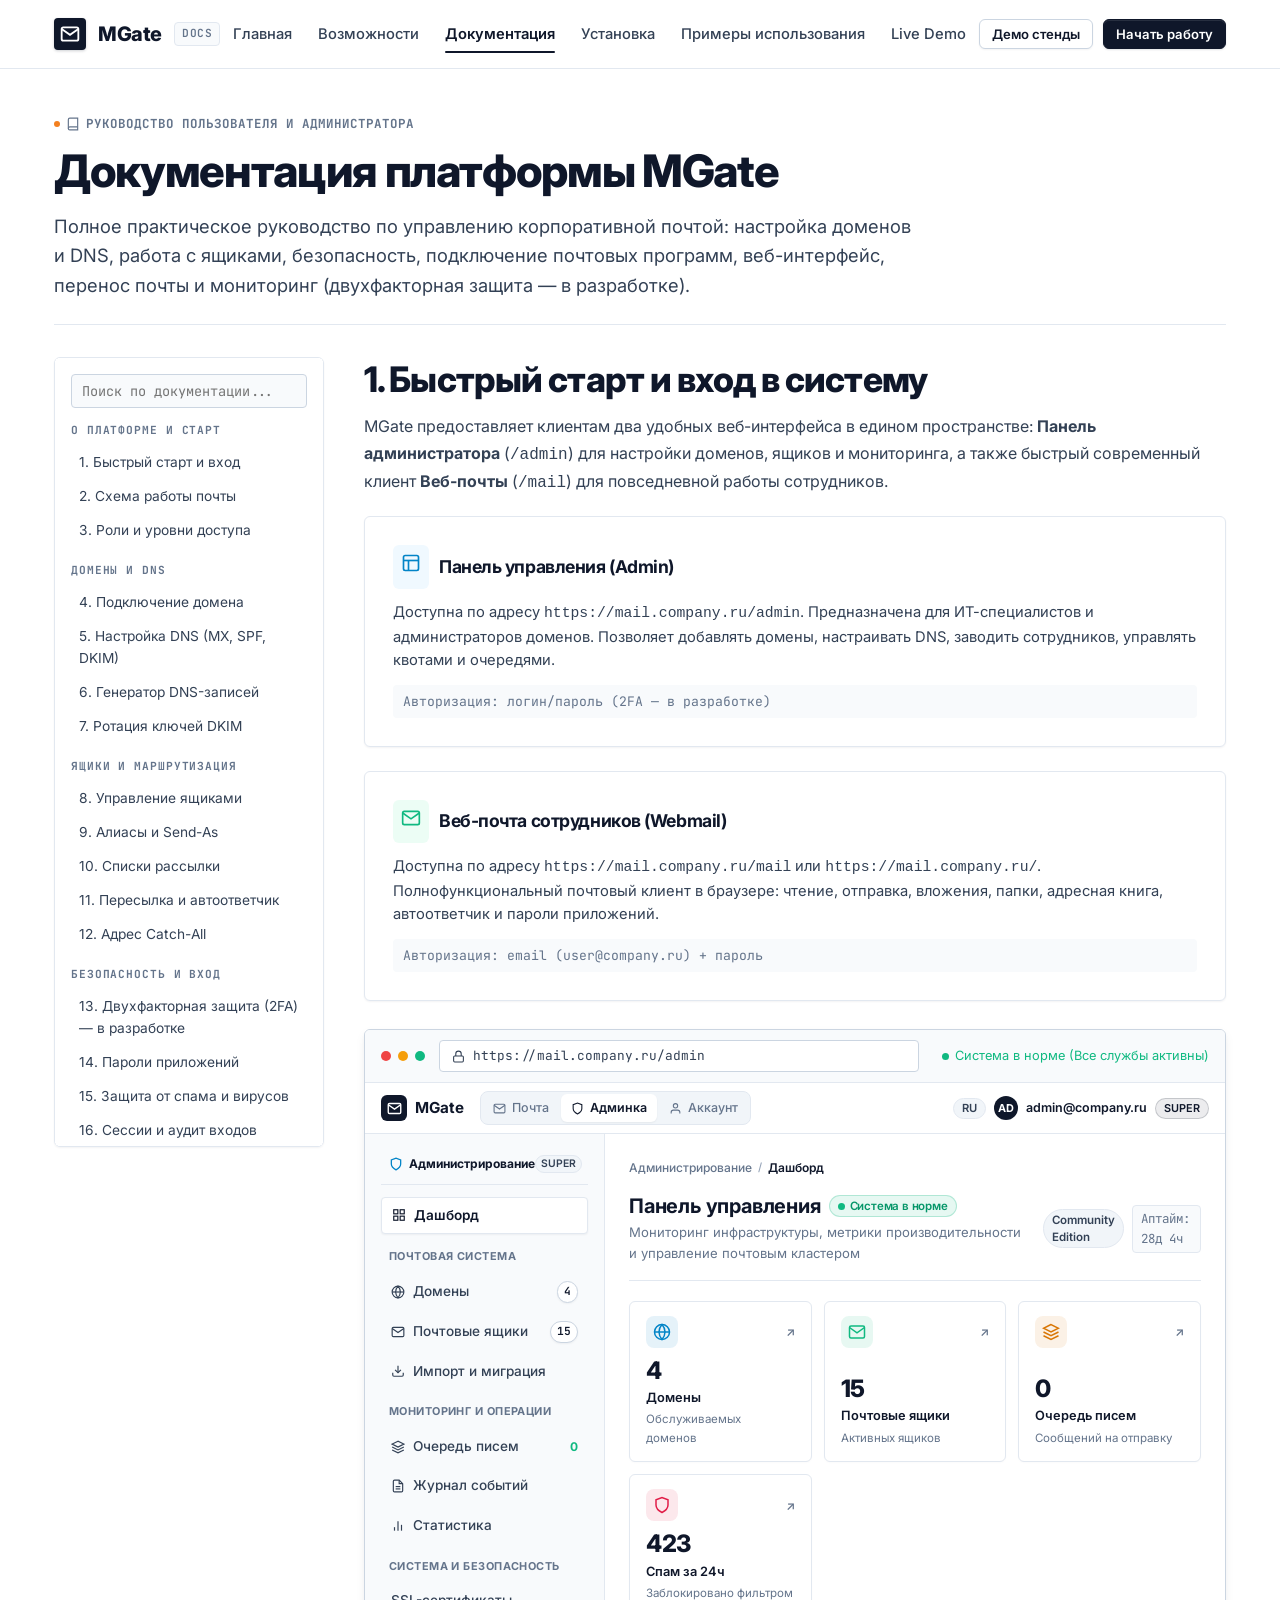
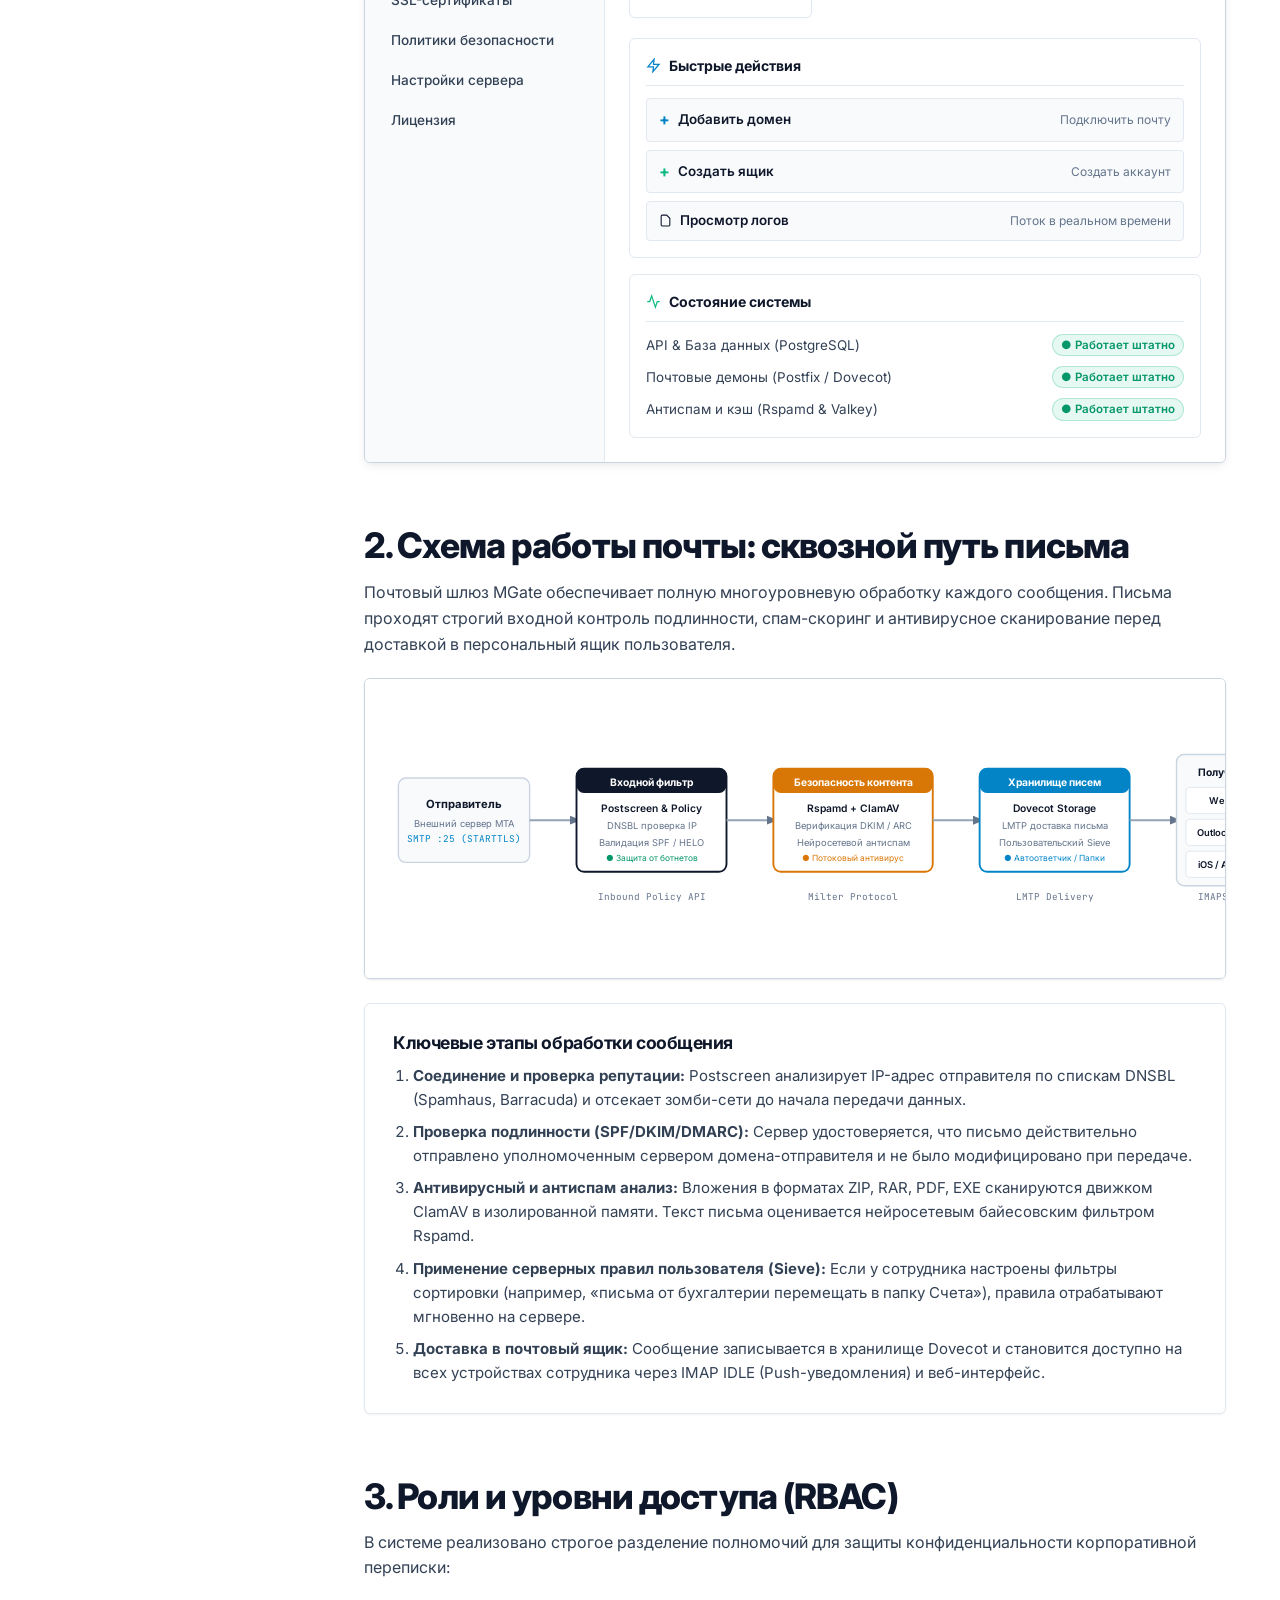
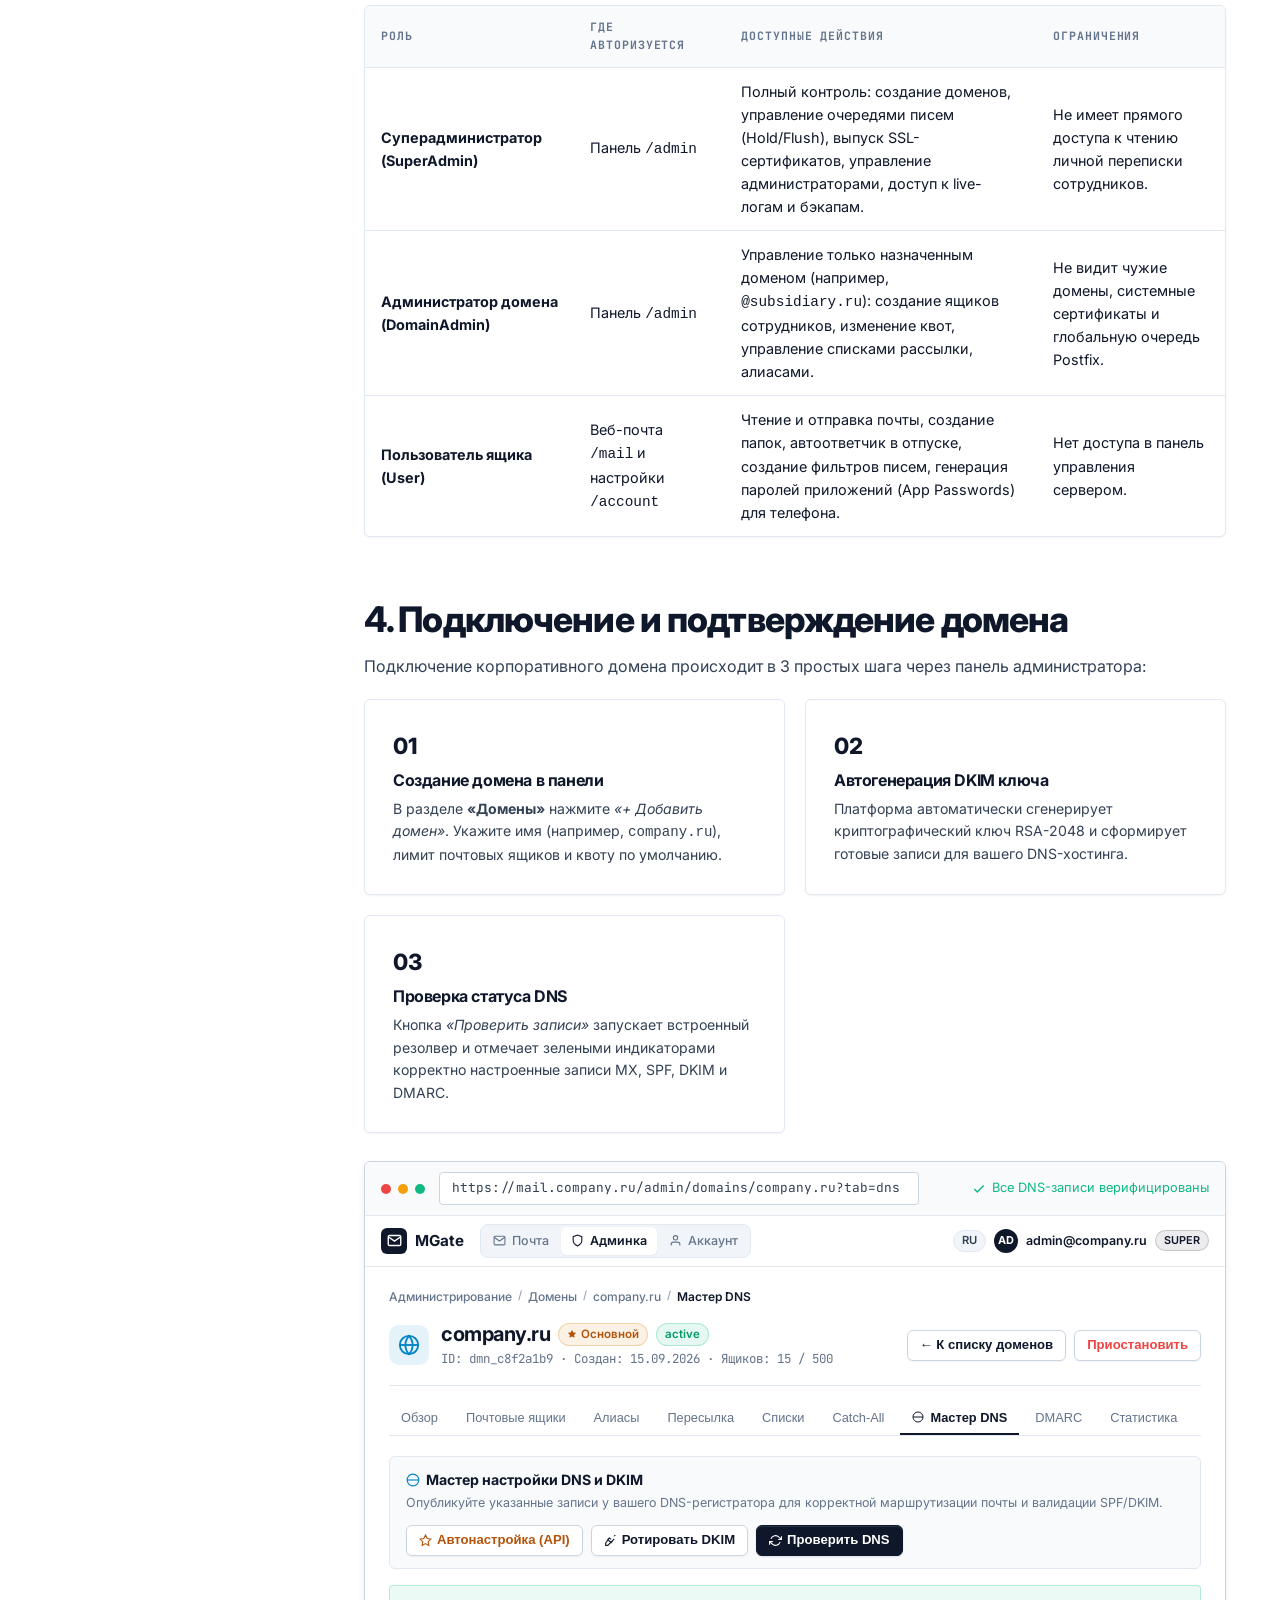
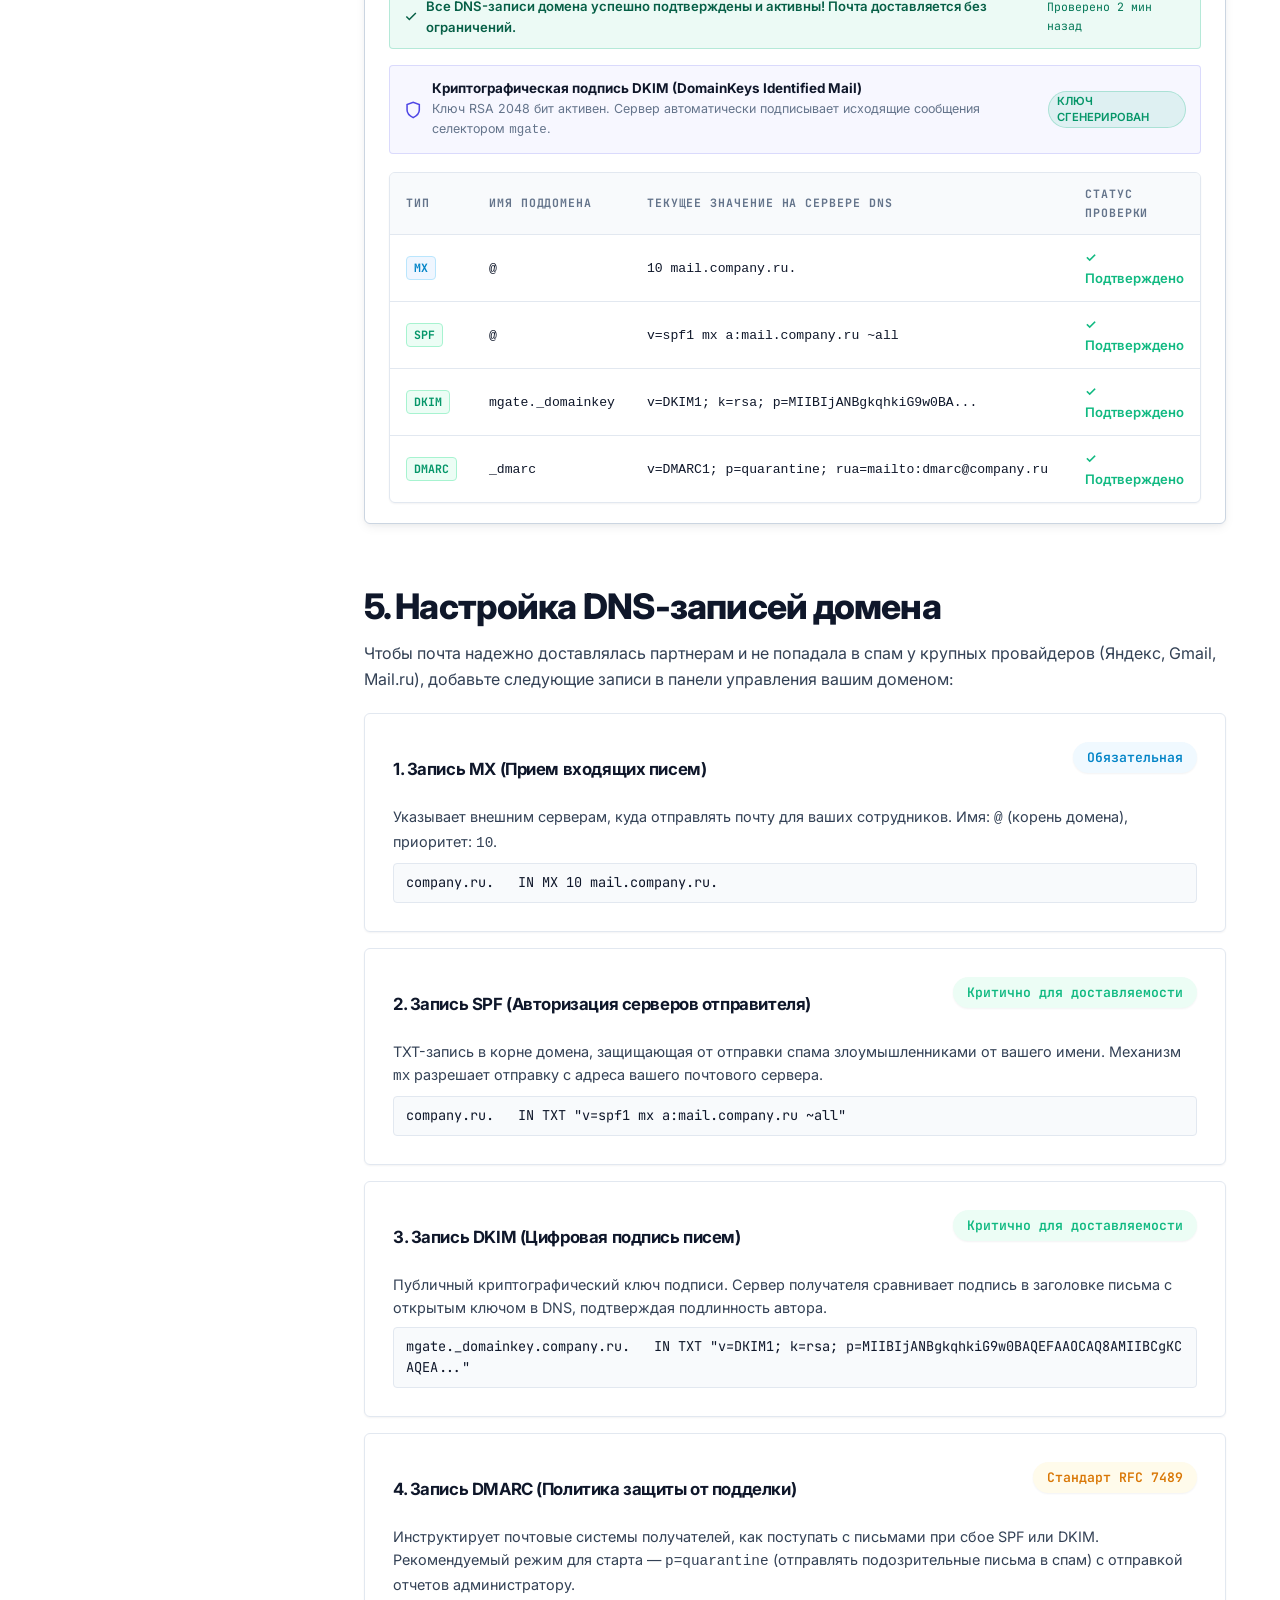
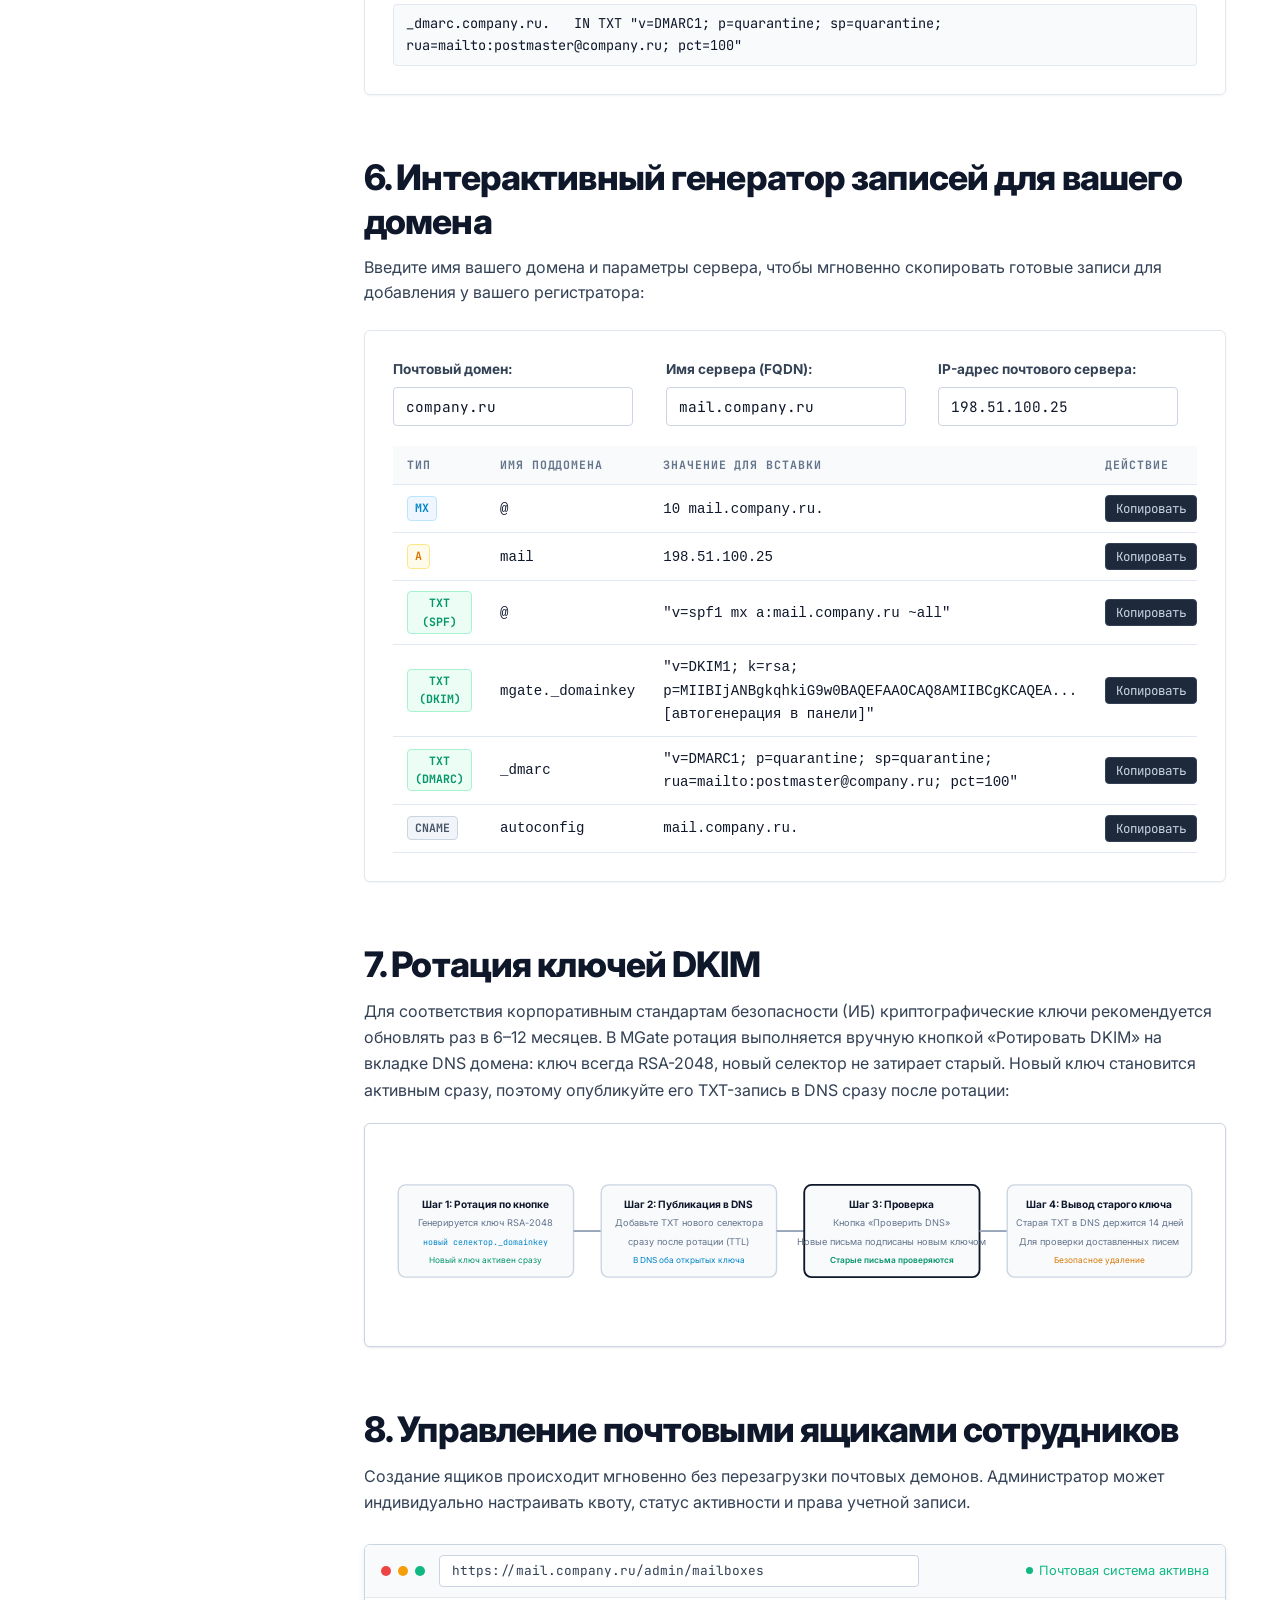
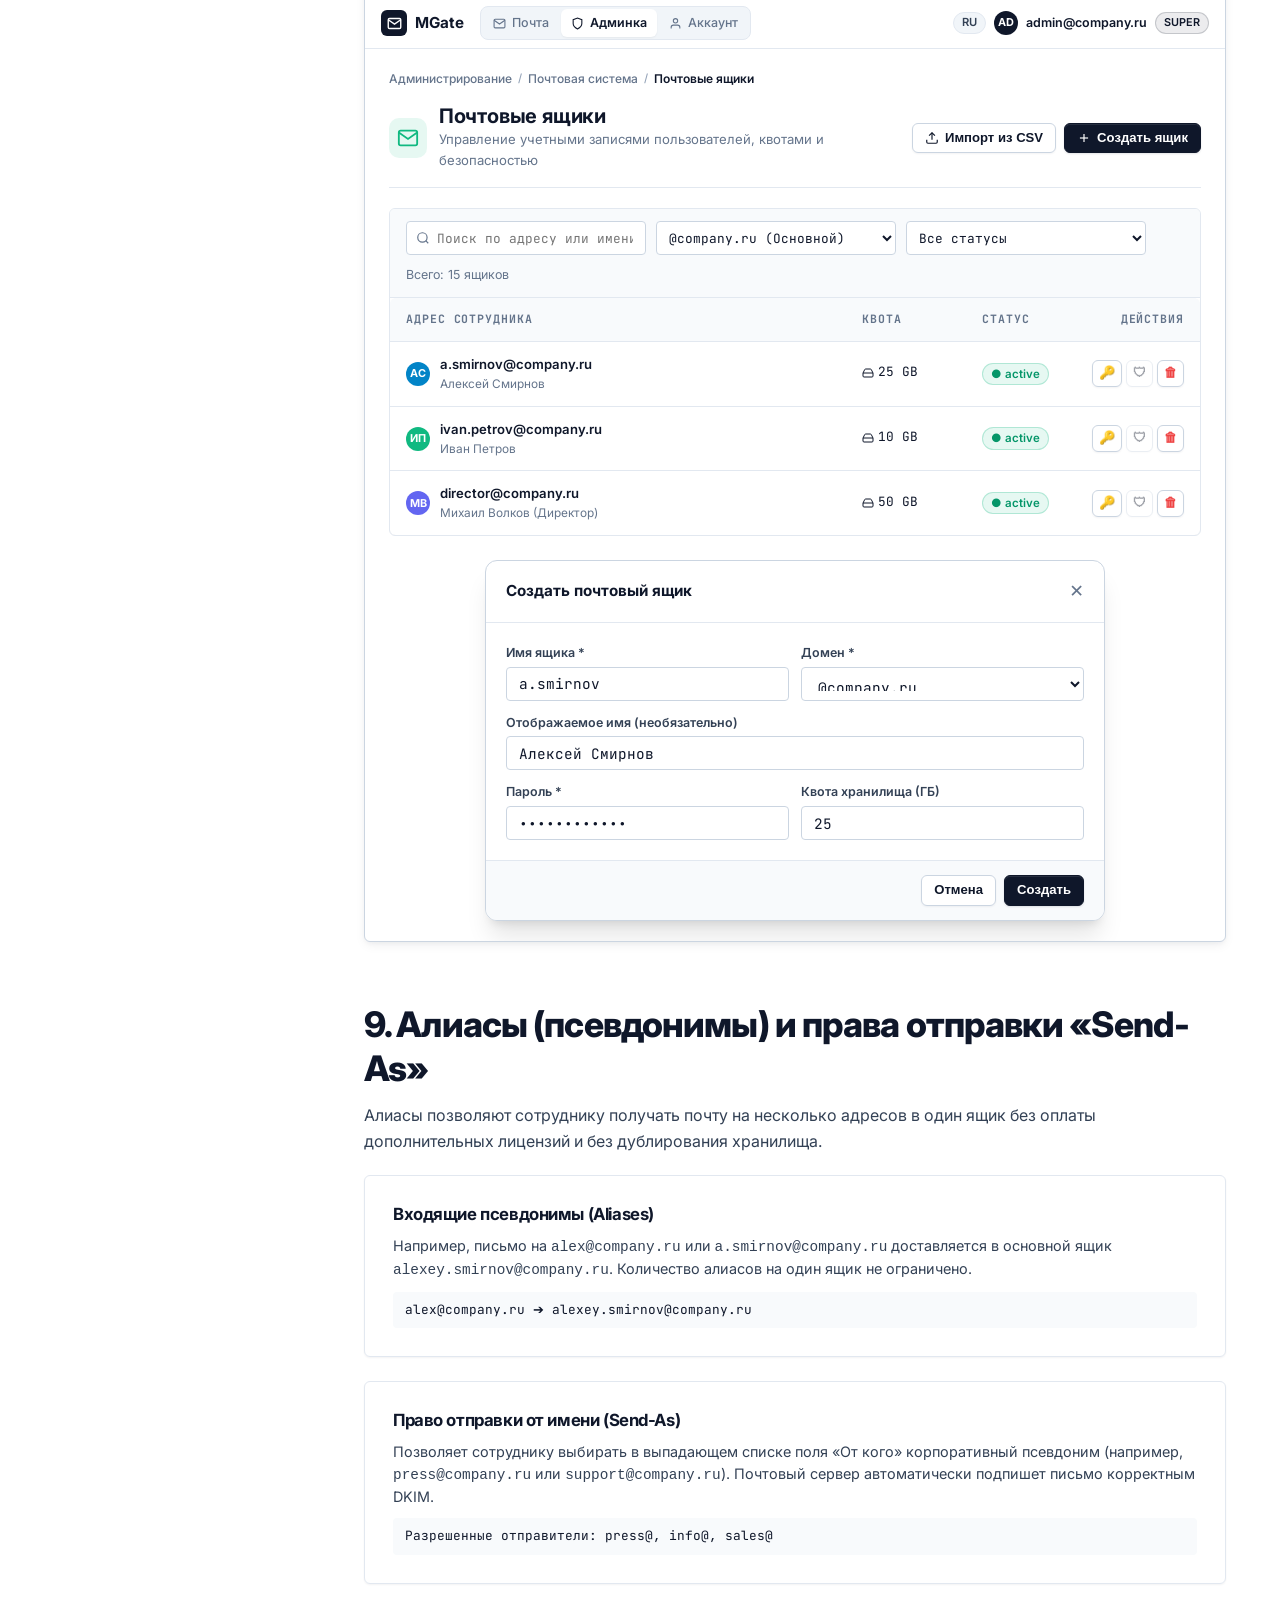
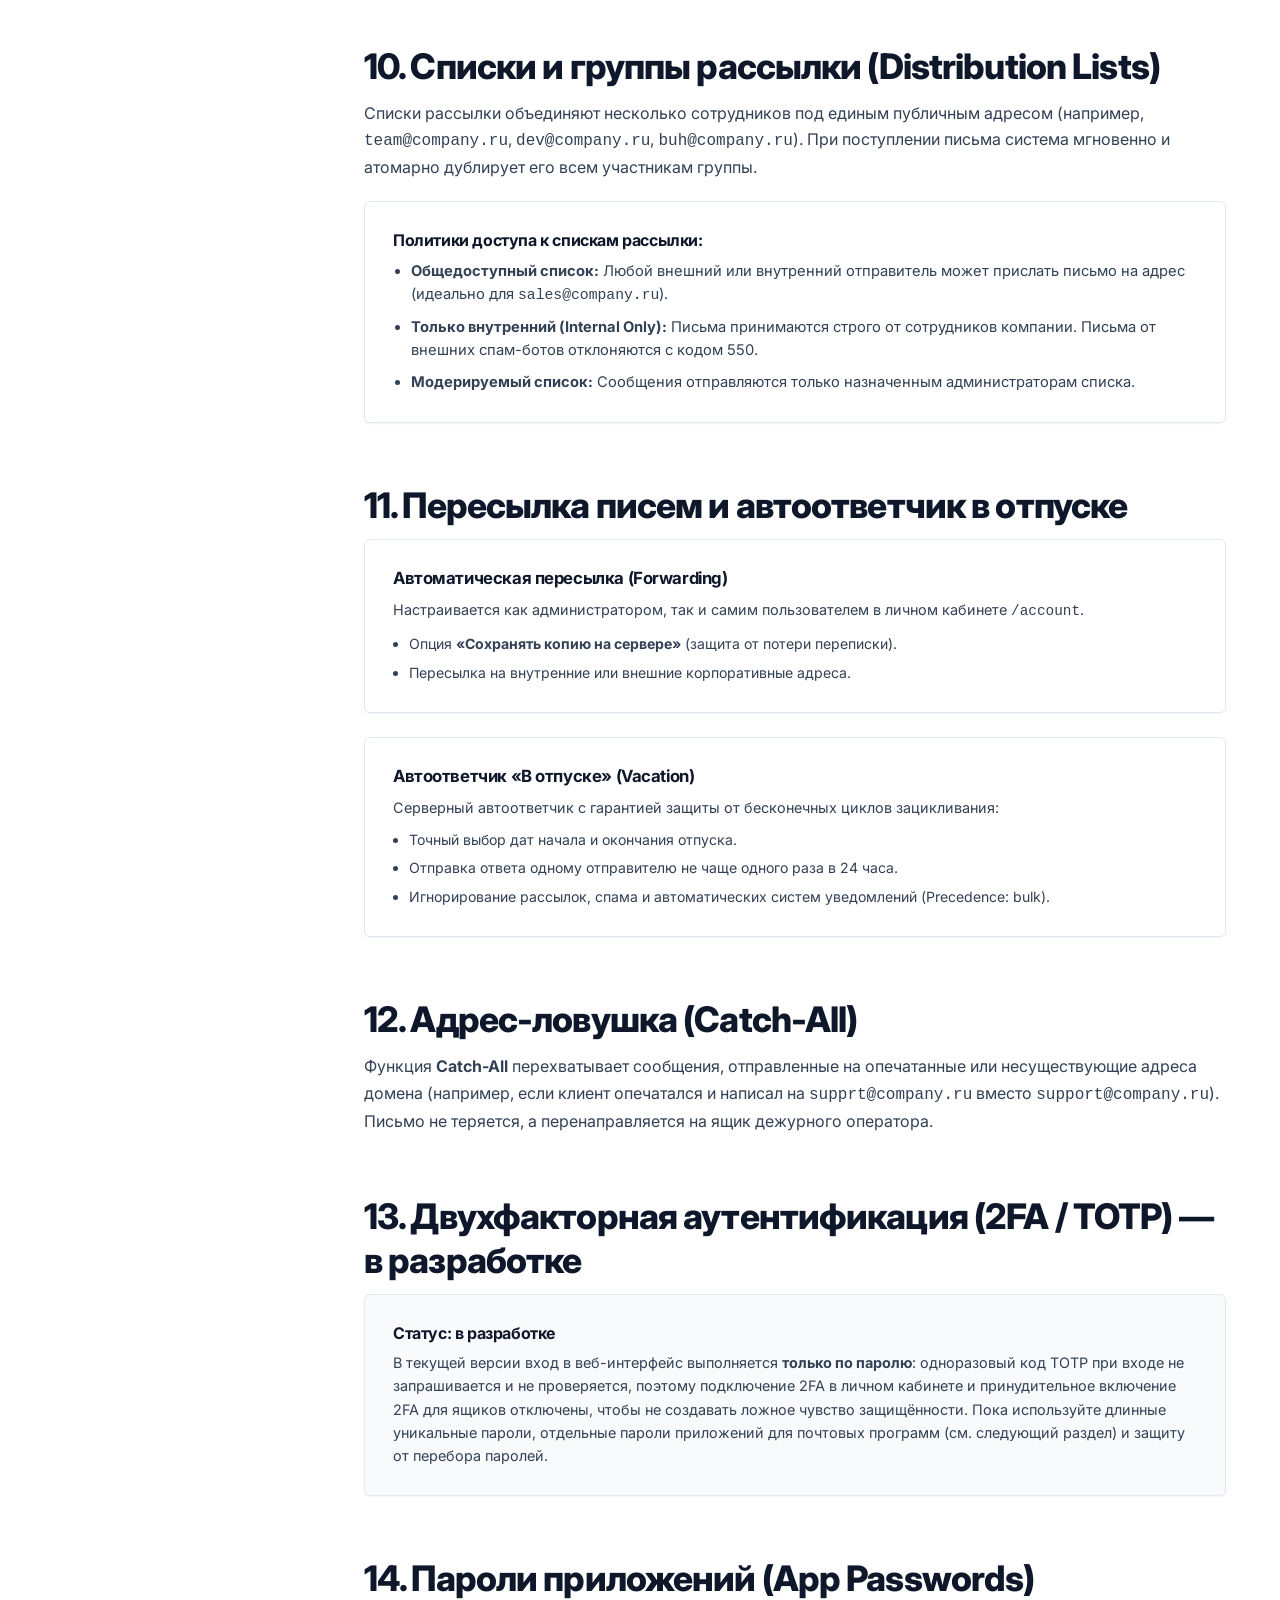
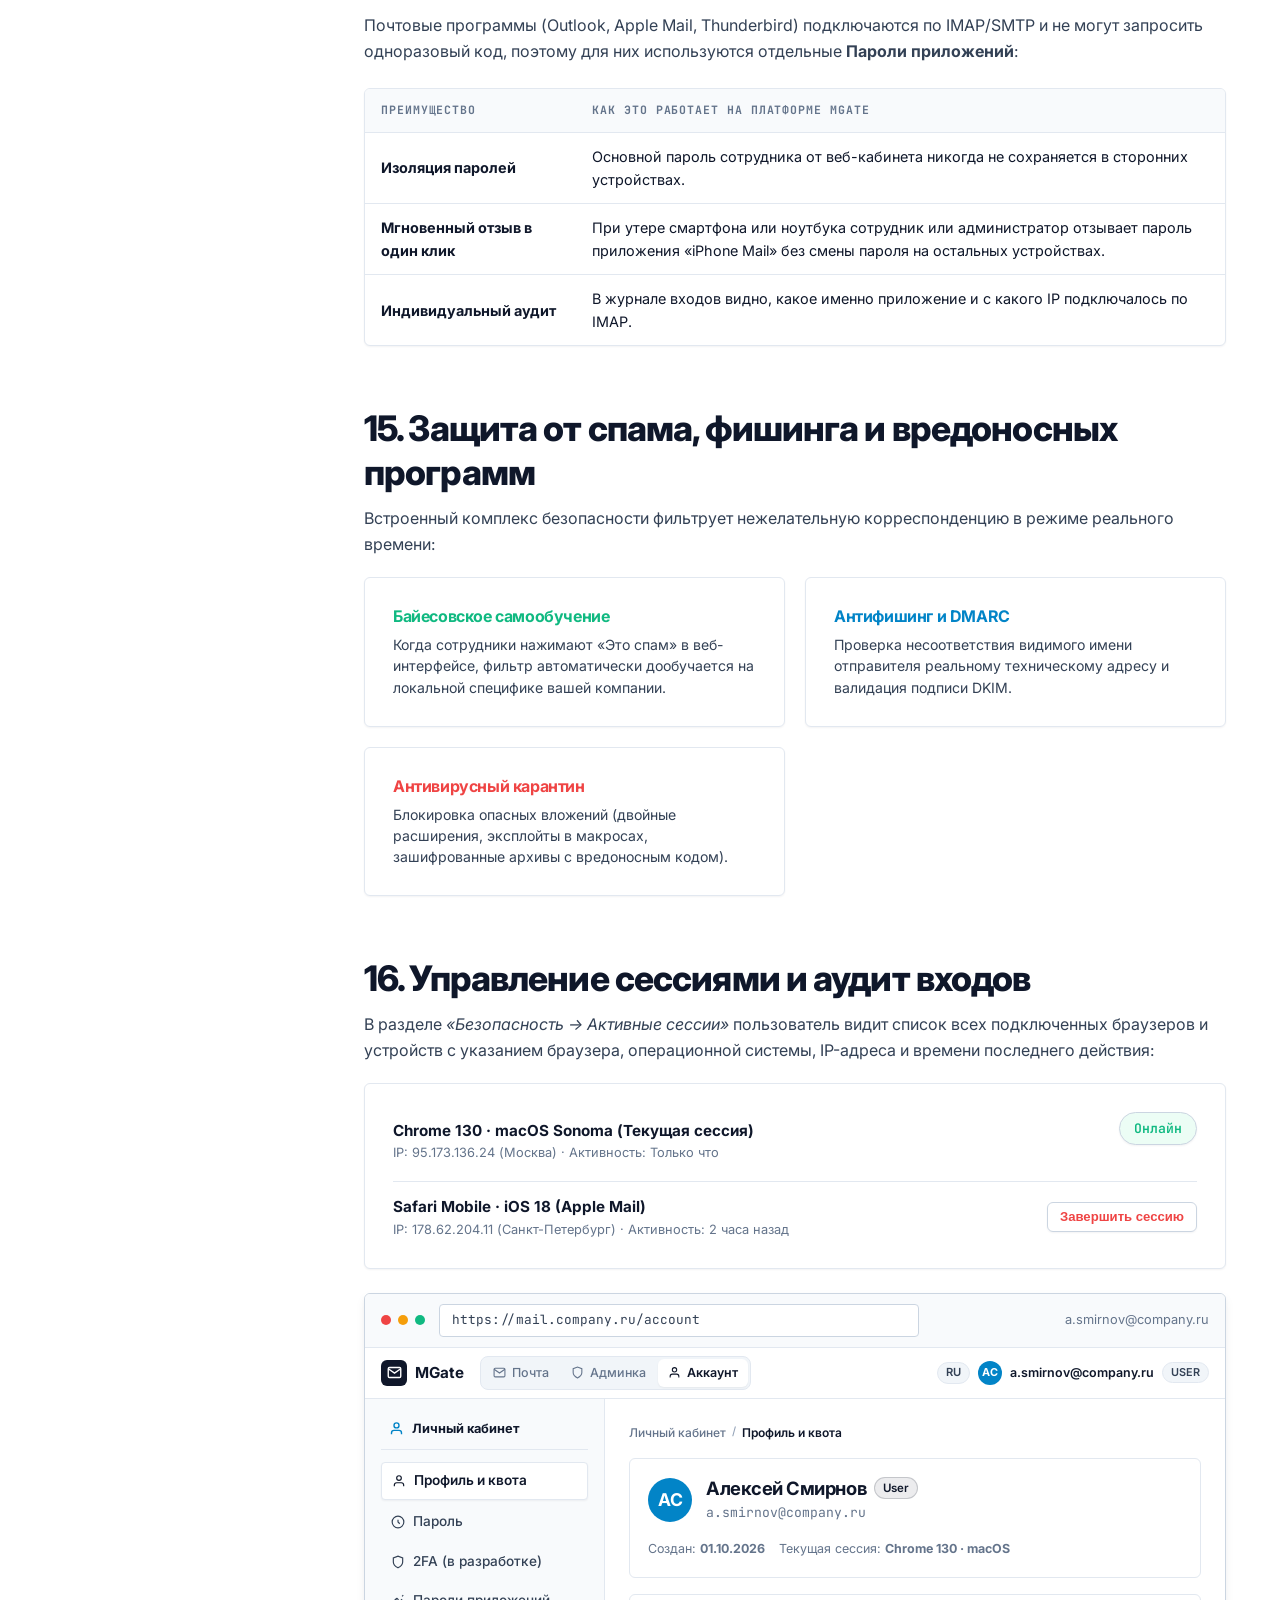
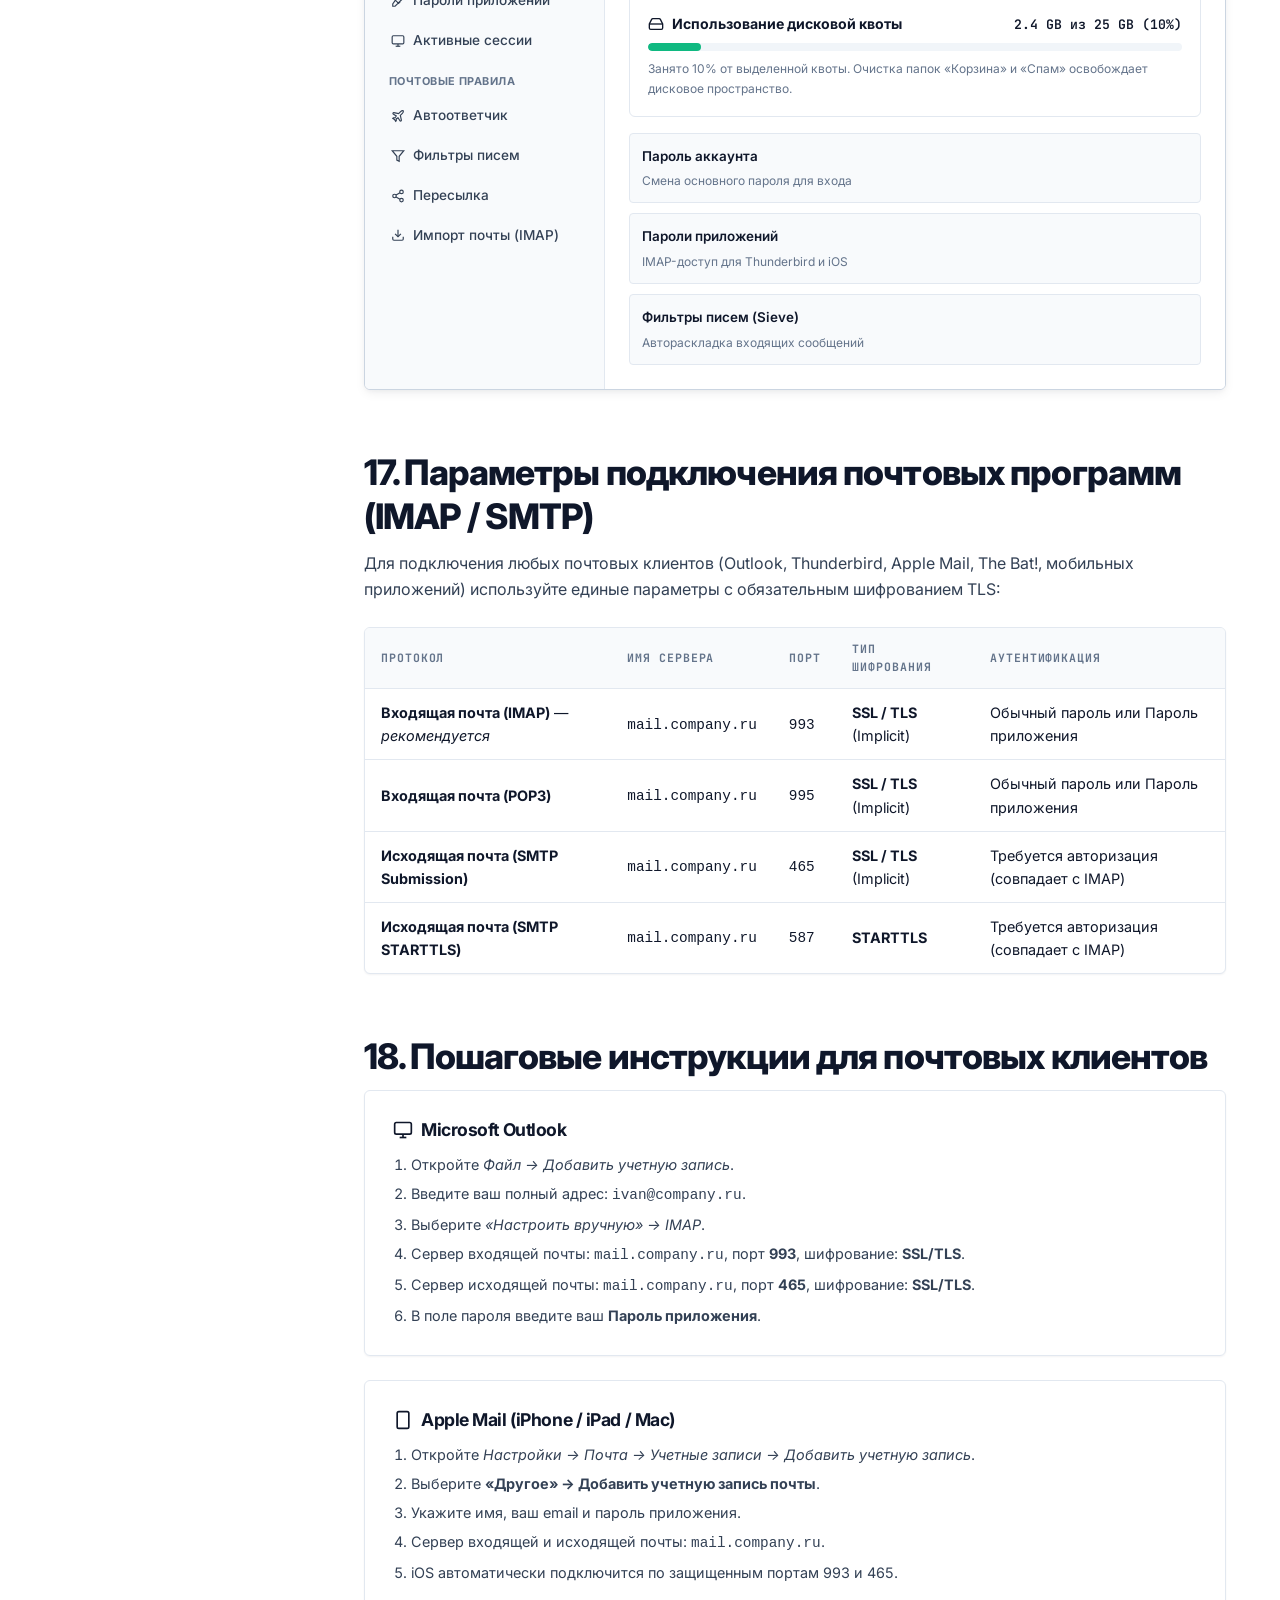
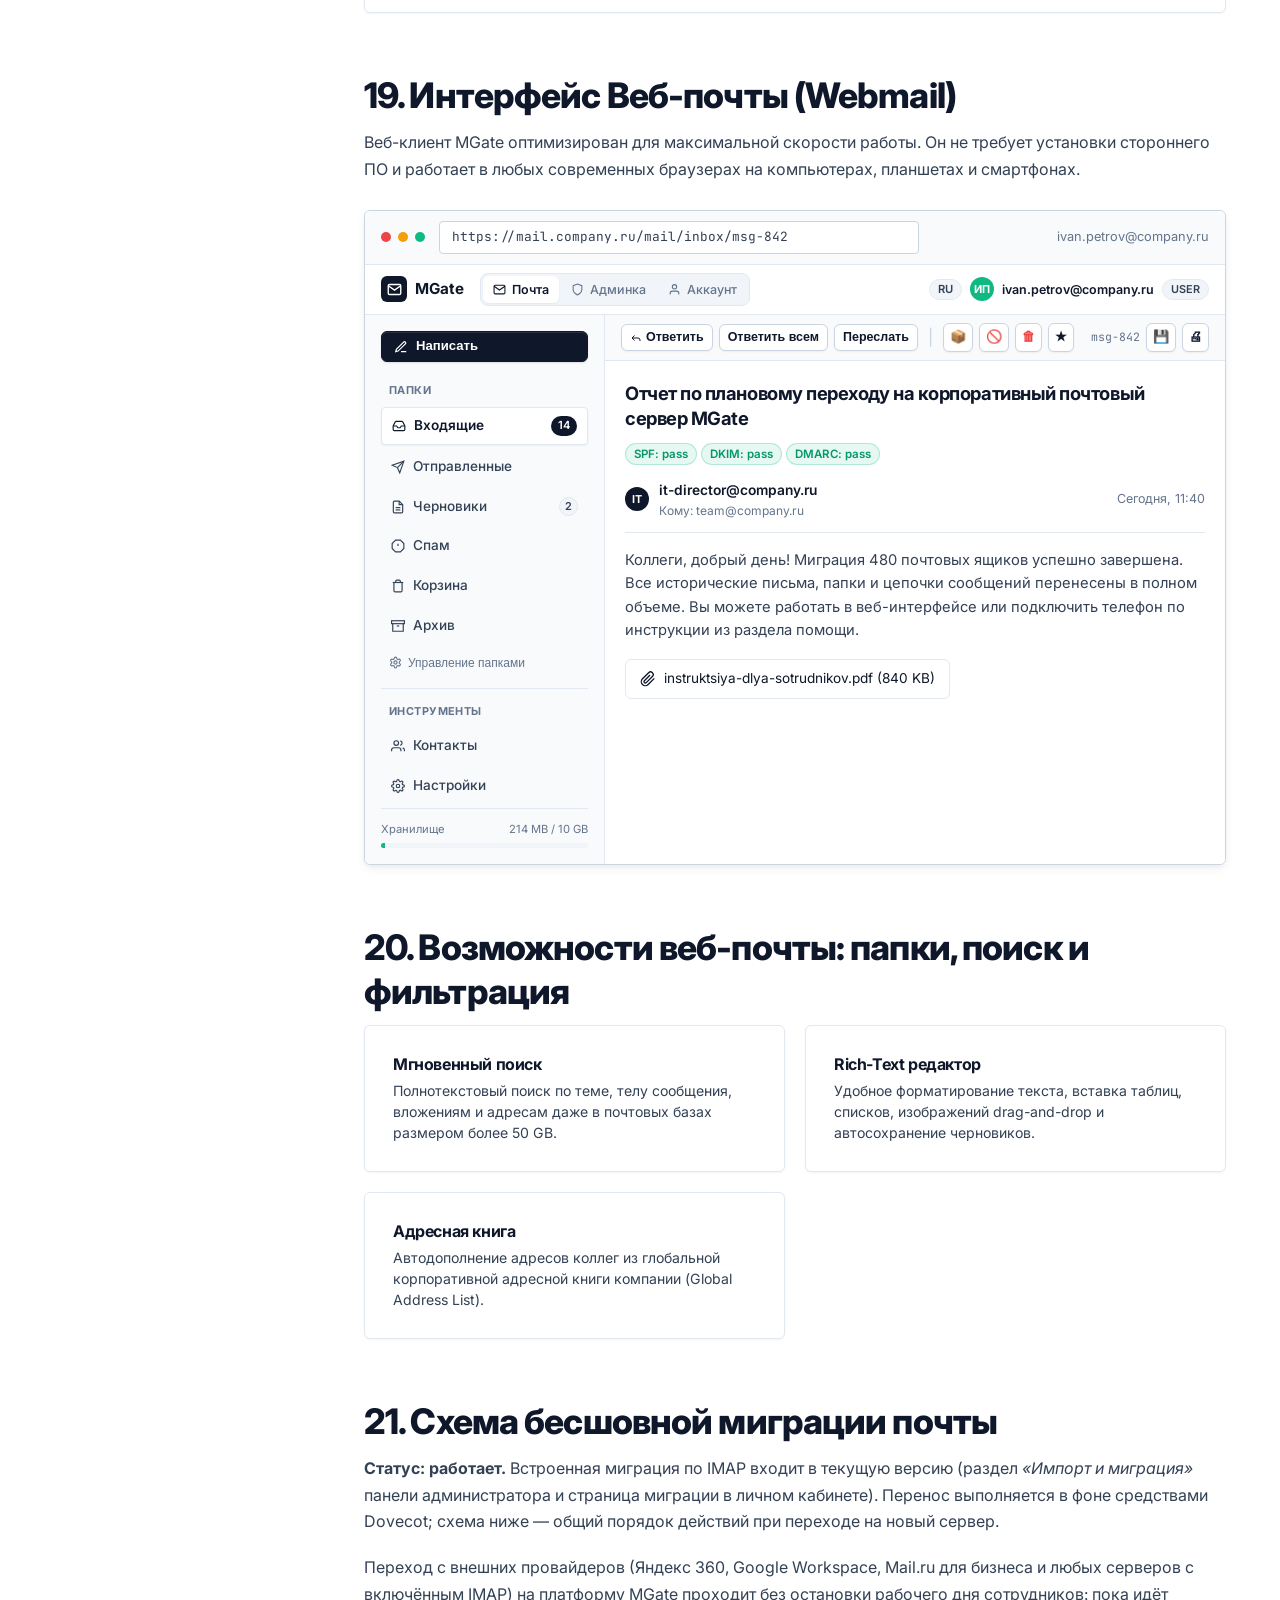
==== docs/index.html @ ad47a1d3 "feat: initial landing page and documentation site" ====
<!DOCTYPE html>
<html lang="ru">
<head>
  <meta charset="UTF-8">
  <meta name="viewport" content="width=device-width, initial-scale=1.0">
  <title>Руководство пользователя и администратора — MGate Platform</title>
  <link rel="preconnect" href="https://fonts.googleapis.com">
  <link rel="preconnect" href="https://fonts.gstatic.com" crossorigin>
  <link href="https://fonts.googleapis.com/css2?family=Inter:wght@400;500;600;700;800&family=JetBrains+Mono:wght@400;500;600;700&display=swap" rel="stylesheet">
  <link rel="stylesheet" href="/assets/css/style.css">
</head>
<body>

  <!-- Sticky Header -->
  <header>
    <div class="container nav-container">
      <a href="/" class="brand">
        <div class="brand-icon">
          <svg width="20" height="20" viewBox="0 0 24 24" fill="none" stroke="currentColor" stroke-width="2.2">
            <path d="M4 4h16c1.1 0 2 .9 2 2v12c0 1.1-.9 2-2 2H4c-1.1 0-2-.9-2-2V6c0-1.1.9-2 2-2z"></path>
            <polyline points="22,6 12,13 2,6"></polyline>
          </svg>
        </div>
        <span>MGate</span>
        <span class="brand-badge">Docs</span>
      </a>

      <nav>
        <ul class="nav-menu" id="navMenu">
          <li class="nav-item"><a href="/">Главная</a></li>
          <li class="nav-item"><a href="/features/">Возможности</a></li>
          <li class="nav-item"><a href="/docs/" class="active">Документация</a></li>
          <li class="nav-item"><a href="/install/">Установка</a></li>
          <li class="nav-item"><a href="/examples/">Примеры использования</a></li>
          <li class="nav-item"><a href="/live-demo/">Live Demo</a></li>
        </ul>
      </nav>

      <div class="nav-actions">
        <a href="/live-demo/" class="btn btn-secondary btn-sm">Демо стенды</a>
        <a href="/install/" class="btn btn-primary btn-sm">Начать работу</a>

        <button class="mobile-toggle" id="mobileMenuToggle" aria-label="Открыть меню">
          <svg width="22" height="22" viewBox="0 0 24 24" fill="none" stroke="currentColor" stroke-width="2">
            <line x1="3" y1="12" x2="21" y2="12"></line>
            <line x1="3" y1="6" x2="21" y2="6"></line>
            <line x1="3" y1="18" x2="21" y2="18"></line>
          </svg>
        </button>
      </div>
    </div>
  </header>

  <main class="container" style="padding-top: 40px; padding-bottom: 90px;">
    <!-- Doc Title Header -->
    <div style="margin-bottom: 30px; border-bottom: 1px solid var(--border-subtle); padding-bottom: 24px;">
      <span class="section-tag">
        <svg width="14" height="14" viewBox="0 0 24 24" fill="none" stroke="currentColor" stroke-width="2"><path d="M4 19.5A2.5 2.5 0 0 1 6.5 17H20"></path><path d="M6.5 2H20v20H6.5A2.5 2.5 0 0 1 4 19.5v-15A2.5 2.5 0 0 1 6.5 2z"></path></svg>
        Руководство пользователя и администратора
      </span>
      <h1 style="font-size: 2.8rem; font-weight: 800; letter-spacing: -0.03em; margin-bottom: 12px;">
        Документация платформы MGate
      </h1>
      <p style="font-size: 1.15rem; color: var(--text-muted); max-width: 860px; line-height: 1.6;">
        Полное практическое руководство по управлению корпоративной почтой: настройка доменов и DNS, работа с ящиками, безопасность, подключение почтовых программ, веб-интерфейс, перенос почты и мониторинг (двухфакторная защита — в разработке).
      </p>
    </div>

    <!-- Docs Layout with Sticky Sidebar -->
    <div class="docs-layout">
      <!-- Sticky Sidebar -->
      <aside class="docs-sidebar">
        <input type="text" class="docs-search" id="docsSearchInput" placeholder="Поиск по документации...">

        <div class="docs-nav-group">
          <div class="docs-nav-title">О платформе и старт</div>
          <ul class="docs-nav-links">
            <li><a href="#quick-start">1. Быстрый старт и вход</a></li>
            <li><a href="#mail-flow-scheme">2. Схема работы почты</a></li>
            <li><a href="#roles">3. Роли и уровни доступа</a></li>
          </ul>
        </div>

        <div class="docs-nav-group">
          <div class="docs-nav-title">Домены и DNS</div>
          <ul class="docs-nav-links">
            <li><a href="#domains-setup">4. Подключение домена</a></li>
            <li><a href="#dns-records">5. Настройка DNS (MX, SPF, DKIM)</a></li>
            <li><a href="#dns-generator">6. Генератор DNS-записей</a></li>
            <li><a href="#dkim-rotation">7. Ротация ключей DKIM</a></li>
          </ul>
        </div>

        <div class="docs-nav-group">
          <div class="docs-nav-title">Ящики и маршрутизация</div>
          <ul class="docs-nav-links">
            <li><a href="#mailboxes-mgmt">8. Управление ящиками</a></li>
            <li><a href="#aliases-sendas">9. Алиасы и Send-As</a></li>
            <li><a href="#distribution-lists">10. Списки рассылки</a></li>
            <li><a href="#forwarding-vacation">11. Пересылка и автоответчик</a></li>
            <li><a href="#catch-all">12. Адрес Catch-All</a></li>
          </ul>
        </div>

        <div class="docs-nav-group">
          <div class="docs-nav-title">Безопасность и вход</div>
          <ul class="docs-nav-links">
            <li><a href="#security-2fa">13. Двухфакторная защита (2FA) — в разработке</a></li>
            <li><a href="#app-passwords">14. Пароли приложений</a></li>
            <li><a href="#antispam-av">15. Защита от спама и вирусов</a></li>
            <li><a href="#sessions">16. Сессии и аудит входов</a></li>
          </ul>
        </div>

        <div class="docs-nav-group">
          <div class="docs-nav-title">Почтовые клиенты</div>
          <ul class="docs-nav-links">
            <li><a href="#client-settings">17. Параметры IMAP / SMTP</a></li>
            <li><a href="#client-guides">18. Инструкции (Outlook, Apple, Thunderbird)</a></li>
          </ul>
        </div>

        <div class="docs-nav-group">
          <div class="docs-nav-title">Веб-почта (Webmail)</div>
          <ul class="docs-nav-links">
            <li><a href="#webmail-overview">19. Интерфейс Webmail</a></li>
            <li><a href="#webmail-features">20. Письма, папки и фильтры</a></li>
          </ul>
        </div>

        <div class="docs-nav-group">
          <div class="docs-nav-title">Миграция данных</div>
          <ul class="docs-nav-links">
            <li><a href="#migration-scheme">21. Схема миграции</a></li>
            <li><a href="#migration-wizard">22. Мастер переноса почты</a></li>
          </ul>
        </div>

        <div class="docs-nav-group">
          <div class="docs-nav-title">Мониторинг и сервис</div>
          <ul class="docs-nav-links">
            <li><a href="#queue-mgmt">23. Очередь отправки писем</a></li>
            <li><a href="#live-logs">24. Живой журнал событий (Live Logs)</a></li>
            <li><a href="#stats-dmarc">25. Статистика и DMARC</a></li>
            <li><a href="#tls-backups">26. SSL-сертификаты и бэкапы</a></li>
          </ul>
        </div>
      </aside>

      <!-- Main Docs Content Area -->
      <div class="docs-content">

        <!-- 1. Quick Start -->
        <section id="quick-start" style="margin-bottom: 60px; scroll-margin-top: 100px;">
          <h2 class="section-title">1. Быстрый старт и вход в систему</h2>
          <p style="color: var(--text-muted); margin-bottom: 20px; line-height: 1.65;">
            MGate предоставляет клиентам два удобных веб-интерфейса в едином пространстве: <strong>Панель администратора</strong> (<code>/admin</code>) для настройки доменов, ящиков и мониторинга, а также быстрый современный клиент <strong>Веб-почты</strong> (<code>/mail</code>) для повседневной работы сотрудников.
          </p>

          <div class="grid-2" style="margin-bottom: 24px;">
            <div class="card">
              <div style="display: flex; align-items: center; gap: 10px; margin-bottom: 12px;">
                <div style="background: var(--accent-blue-light); padding: 8px; border-radius: var(--radius-sm); color: var(--accent-blue);">
                  <svg width="20" height="20" viewBox="0 0 24 24" fill="none" stroke="currentColor" stroke-width="2"><rect x="3" y="3" width="18" height="18" rx="2" ry="2"></rect><line x1="3" y1="9" x2="21" y2="9"></line><line x1="9" y1="21" x2="9" y2="9"></line></svg>
                </div>
                <h3 style="font-size: 1.1rem; margin: 0;">Панель управления (Admin)</h3>
              </div>
              <p style="font-size: 0.92rem; color: var(--text-muted); margin-bottom: 12px;">
                Доступна по адресу <code>https://mail.company.ru/admin</code>. Предназначена для ИТ-специалистов и администраторов доменов. Позволяет добавлять домены, настраивать DNS, заводить сотрудников, управлять квотами и очередями.
              </p>
              <div style="font-size: 0.82rem; font-family: var(--font-mono); color: var(--text-dim); background: var(--bg-subtle); padding: 6px 10px; border-radius: var(--radius-xs);">
                Авторизация: логин/пароль (2FA — в разработке)
              </div>
            </div>

            <div class="card">
              <div style="display: flex; align-items: center; gap: 10px; margin-bottom: 12px;">
                <div style="background: var(--accent-emerald-light); padding: 8px; border-radius: var(--radius-sm); color: var(--accent-emerald);">
                  <svg width="20" height="20" viewBox="0 0 24 24" fill="none" stroke="currentColor" stroke-width="2"><path d="M4 4h16c1.1 0 2 .9 2 2v12c0 1.1-.9 2-2 2H4c-1.1 0-2-.9-2-2V6c0-1.1.9-2 2-2z"></path><polyline points="22,6 12,13 2,6"></polyline></svg>
                </div>
                <h3 style="font-size: 1.1rem; margin: 0;">Веб-почта сотрудников (Webmail)</h3>
              </div>
              <p style="font-size: 0.92rem; color: var(--text-muted); margin-bottom: 12px;">
                Доступна по адресу <code>https://mail.company.ru/mail</code> или <code>https://mail.company.ru/</code>. Полнофункциональный почтовый клиент в браузере: чтение, отправка, вложения, папки, адресная книга, автоответчик и пароли приложений.
              </p>
              <div style="font-size: 0.82rem; font-family: var(--font-mono); color: var(--text-dim); background: var(--bg-subtle); padding: 6px 10px; border-radius: var(--radius-xs);">
                Авторизация: email (user@company.ru) + пароль
              </div>
            </div>
          </div>

          <!-- UI Mockup: Admin Dashboard -->
          <div class="ui-mockup-window">
            <div class="mockup-topbar">
              <div class="terminal-dots">
                <span class="dot red"></span>
                <span class="dot yellow"></span>
                <span class="dot green"></span>
              </div>
              <div class="mockup-url-bar">
                <svg width="13" height="13" viewBox="0 0 24 24" fill="none" stroke="currentColor" stroke-width="2"><rect x="3" y="11" width="18" height="11" rx="2" ry="2"></rect><path d="M7 11V7a5 5 0 0 1 10 0v4"></path></svg>
                <span>https://mail.company.ru/admin</span>
              </div>
              <div style="font-size: 0.8rem; color: var(--accent-emerald); display: flex; align-items: center; gap: 6px; margin-left: auto;">
                <span class="spa-pulse-dot"></span>
                Система в норме (Все службы активны)
              </div>
            </div>

            <!-- SPA App Header (TopBar) -->
            <div class="spa-topbar">
              <div style="display: flex; align-items: center; gap: 16px;">
                <div class="spa-brand">
                  <div class="spa-brand-icon">
                    <svg width="15" height="15" viewBox="0 0 24 24" fill="none" stroke="currentColor" stroke-width="2.2"><path d="M4 4h16c1.1 0 2 .9 2 2v12c0 1.1-.9 2-2 2H4c-1.1 0-2-.9-2-2V6c0-1.1.9-2 2-2z"></path><polyline points="22,6 12,13 2,6"></polyline></svg>
                  </div>
                  <span>MGate</span>
                </div>
                <div class="spa-app-switcher">
                  <div class="spa-app-tab">
                    <svg width="13" height="13" viewBox="0 0 24 24" fill="none" stroke="currentColor" stroke-width="2"><path d="M4 4h16c1.1 0 2 .9 2 2v12c0 1.1-.9 2-2 2H4c-1.1 0-2-.9-2-2V6c0-1.1.9-2 2-2z"></path><polyline points="22,6 12,13 2,6"></polyline></svg>
                    <span>Почта</span>
                  </div>
                  <div class="spa-app-tab active">
                    <svg width="13" height="13" viewBox="0 0 24 24" fill="none" stroke="currentColor" stroke-width="2"><path d="M12 22s8-4 8-10V5l-8-3-8 3v7c0 6 8 10 8 10z"></path></svg>
                    <span>Админка</span>
                  </div>
                  <div class="spa-app-tab">
                    <svg width="13" height="13" viewBox="0 0 24 24" fill="none" stroke="currentColor" stroke-width="2"><path d="M20 21v-2a4 4 0 0 0-4-4H8a4 4 0 0 0-4 4v2"></path><circle cx="12" cy="7" r="4"></circle></svg>
                    <span>Аккаунт</span>
                  </div>
                </div>
              </div>

              <div class="spa-user-pill">
                <span class="spa-badge spa-badge-neutral" style="font-size: 0.7rem;">RU</span>
                <span class="spa-avatar">AD</span>
                <span style="font-weight: 600; color: var(--text-main);">admin@company.ru</span>
                <span class="spa-badge spa-badge-primary" style="font-size: 0.68rem; text-transform: uppercase;">Super</span>
              </div>
            </div>

            <div class="mockup-body">
              <!-- Admin Sidebar -->
              <div class="mockup-sidebar">
                <div style="display: flex; align-items: center; justify-content: space-between; padding: 4px 8px 10px; border-bottom: 1px solid var(--border-subtle); margin-bottom: 8px;">
                  <span style="font-size: 0.75rem; font-weight: 700; color: var(--text-main); display: flex; align-items: center; gap: 6px;">
                    <svg width="14" height="14" viewBox="0 0 24 24" fill="none" stroke="#0284c7" stroke-width="2.2"><path d="M12 22s8-4 8-10V5l-8-3-8 3v7c0 6 8 10 8 10z"></path></svg>
                    Администрирование
                  </span>
                  <span class="spa-badge spa-badge-neutral" style="font-size: 0.65rem; padding: 1px 5px;">SUPER</span>
                </div>

                <div class="mockup-nav-item active">
                  <span style="display: flex; align-items: center; gap: 8px;">
                    <svg width="14" height="14" viewBox="0 0 24 24" fill="none" stroke="currentColor" stroke-width="2"><rect x="3" y="3" width="7" height="7"></rect><rect x="14" y="3" width="7" height="7"></rect><rect x="14" y="14" width="7" height="7"></rect><rect x="3" y="14" width="7" height="7"></rect></svg>
                    Дашборд
                  </span>
                </div>

                <div style="font-size: 0.68rem; text-transform: uppercase; color: var(--text-dim); padding: 10px 8px 4px; font-weight: 700; letter-spacing: 0.04em;">Почтовая система</div>
                <div class="mockup-nav-item">
                  <span style="display: flex; align-items: center; gap: 8px;">
                    <svg width="14" height="14" viewBox="0 0 24 24" fill="none" stroke="currentColor" stroke-width="2"><circle cx="12" cy="12" r="10"></circle><line x1="2" y1="12" x2="22" y2="12"></line><path d="M12 2a15.3 15.3 0 0 1 4 10 15.3 15.3 0 0 1-4 10 15.3 15.3 0 0 1-4-10 15.3 15.3 0 0 1 4-10z"></path></svg>
                    Домены
                  </span>
                  <span class="pill-badge" style="padding: 1px 6px; font-size: 0.7rem; margin: 0;">4</span>
                </div>
                <div class="mockup-nav-item">
                  <span style="display: flex; align-items: center; gap: 8px;">
                    <svg width="14" height="14" viewBox="0 0 24 24" fill="none" stroke="currentColor" stroke-width="2"><path d="M4 4h16c1.1 0 2 .9 2 2v12c0 1.1-.9 2-2 2H4c-1.1 0-2-.9-2-2V6c0-1.1.9-2 2-2z"></path><polyline points="22,6 12,13 2,6"></polyline></svg>
                    Почтовые ящики
                  </span>
                  <span class="pill-badge" style="padding: 1px 6px; font-size: 0.7rem; margin: 0;">15</span>
                </div>
                <div class="mockup-nav-item">
                  <span style="display: flex; align-items: center; gap: 8px;">
                    <svg width="14" height="14" viewBox="0 0 24 24" fill="none" stroke="currentColor" stroke-width="2"><path d="M21 15v4a2 2 0 0 1-2 2H5a2 2 0 0 1-2-2v-4"></path><polyline points="7 10 12 15 17 10"></polyline><line x1="12" y1="15" x2="12" y2="3"></line></svg>
                    Импорт и миграция
                  </span>
                </div>

                <div style="font-size: 0.68rem; text-transform: uppercase; color: var(--text-dim); padding: 10px 8px 4px; font-weight: 700; letter-spacing: 0.04em;">Мониторинг и операции</div>
                <div class="mockup-nav-item">
                  <span style="display: flex; align-items: center; gap: 8px;">
                    <svg width="14" height="14" viewBox="0 0 24 24" fill="none" stroke="currentColor" stroke-width="2"><polygon points="12 2 2 7 12 12 22 7 12 2"></polygon><polyline points="2 17 12 22 22 17"></polyline><polyline points="2 12 12 17 22 12"></polyline></svg>
                    Очередь писем
                  </span>
                  <span style="color: var(--accent-emerald); font-weight: 700; font-size: 0.75rem;">0</span>
                </div>
                <div class="mockup-nav-item">
                  <span style="display: flex; align-items: center; gap: 8px;">
                    <svg width="14" height="14" viewBox="0 0 24 24" fill="none" stroke="currentColor" stroke-width="2"><path d="M14 2H6a2 2 0 0 0-2 2v16a2 2 0 0 0 2 2h12a2 2 0 0 0 2-2V8z"></path><polyline points="14 2 14 8 20 8"></polyline><line x1="16" y1="13" x2="8" y2="13"></line><line x1="16" y1="17" x2="8" y2="17"></line></svg>
                    Журнал событий
                  </span>
                </div>
                <div class="mockup-nav-item">
                  <span style="display: flex; align-items: center; gap: 8px;">
                    <svg width="14" height="14" viewBox="0 0 24 24" fill="none" stroke="currentColor" stroke-width="2"><line x1="18" y1="20" x2="18" y2="10"></line><line x1="12" y1="20" x2="12" y2="4"></line><line x1="6" y1="20" x2="6" y2="14"></line></svg>
                    Статистика
                  </span>
                </div>

                <div style="font-size: 0.68rem; text-transform: uppercase; color: var(--text-dim); padding: 10px 8px 4px; font-weight: 700; letter-spacing: 0.04em;">Система и безопасность</div>
                <div class="mockup-nav-item"><span>SSL-сертификаты</span></div>
                <div class="mockup-nav-item"><span>Политики безопасности</span></div>
                <div class="mockup-nav-item"><span>Настройки сервера</span></div>
                <div class="mockup-nav-item"><span>Лицензия</span></div>
              </div>

              <!-- Admin Content Area -->
              <div class="mockup-content">
                <div class="spa-breadcrumbs">
                  <span>Администрирование</span>
                  <span class="sep">/</span>
                  <span style="color: var(--text-main); font-weight: 600;">Дашборд</span>
                </div>

                <div class="spa-page-header">
                  <div class="spa-page-title-wrap">
                    <h3 class="spa-page-title">
                      <span>Панель управления</span>
                      <span class="spa-badge spa-badge-success">
                        <span class="spa-pulse-dot"></span>
                        Система в норме
                      </span>
                    </h3>
                    <p class="spa-page-subtitle">Мониторинг инфраструктуры, метрики производительности и управление почтовым кластером</p>
                  </div>
                  <div style="display: flex; align-items: center; gap: 8px;">
                    <span class="spa-badge spa-badge-neutral">Community Edition</span>
                    <span style="font-size: 0.78rem; color: var(--text-dim); font-family: var(--font-mono); background: var(--bg-subtle); padding: 3px 8px; border-radius: var(--radius-xs); border: 1px solid var(--border-subtle);">
                      Аптайм: 28д 4ч
                    </span>
                  </div>
                </div>

                <!-- 4 Real KPI Cards (as in DashboardPage.tsx) -->
                <div class="spa-kpi-grid">
                  <div class="spa-kpi-card">
                    <div class="spa-kpi-header">
                      <div class="spa-kpi-icon-wrap" style="background: rgba(2, 132, 199, 0.1); color: #0284c7;">
                        <svg width="18" height="18" viewBox="0 0 24 24" fill="none" stroke="currentColor" stroke-width="2"><circle cx="12" cy="12" r="10"></circle><line x1="2" y1="12" x2="22" y2="12"></line><path d="M12 2a15.3 15.3 0 0 1 4 10 15.3 15.3 0 0 1-4 10 15.3 15.3 0 0 1-4-10 15.3 15.3 0 0 1 4-10z"></path></svg>
                      </div>
                      <span style="font-size: 0.75rem; color: var(--text-dim); font-weight: 600;">↗</span>
                    </div>
                    <div>
                      <div class="spa-kpi-value">4</div>
                      <div class="spa-kpi-label">Домены</div>
                      <div class="spa-kpi-desc">Обслуживаемых доменов</div>
                    </div>
                  </div>

                  <div class="spa-kpi-card">
                    <div class="spa-kpi-header">
                      <div class="spa-kpi-icon-wrap" style="background: rgba(16, 185, 129, 0.1); color: #10b981;">
                        <svg width="18" height="18" viewBox="0 0 24 24" fill="none" stroke="currentColor" stroke-width="2"><path d="M4 4h16c1.1 0 2 .9 2 2v12c0 1.1-.9 2-2 2H4c-1.1 0-2-.9-2-2V6c0-1.1.9-2 2-2z"></path><polyline points="22,6 12,13 2,6"></polyline></svg>
                      </div>
                      <span style="font-size: 0.75rem; color: var(--text-dim); font-weight: 600;">↗</span>
                    </div>
                    <div>
                      <div class="spa-kpi-value">15</div>
                      <div class="spa-kpi-label">Почтовые ящики</div>
                      <div class="spa-kpi-desc">Активных ящиков</div>
                    </div>
                  </div>

                  <div class="spa-kpi-card">
                    <div class="spa-kpi-header">
                      <div class="spa-kpi-icon-wrap" style="background: rgba(217, 119, 6, 0.1); color: #d97706;">
                        <svg width="18" height="18" viewBox="0 0 24 24" fill="none" stroke="currentColor" stroke-width="2"><polygon points="12 2 2 7 12 12 22 7 12 2"></polygon><polyline points="2 17 12 22 22 17"></polyline><polyline points="2 12 12 17 22 12"></polyline></svg>
                      </div>
                      <span style="font-size: 0.75rem; color: var(--text-dim); font-weight: 600;">↗</span>
                    </div>
                    <div>
                      <div class="spa-kpi-value">0</div>
                      <div class="spa-kpi-label">Очередь писем</div>
                      <div class="spa-kpi-desc">Сообщений на отправку</div>
                    </div>
                  </div>

                  <div class="spa-kpi-card">
                    <div class="spa-kpi-header">
                      <div class="spa-kpi-icon-wrap" style="background: rgba(225, 29, 72, 0.1); color: #e11d48;">
                        <svg width="18" height="18" viewBox="0 0 24 24" fill="none" stroke="currentColor" stroke-width="2"><path d="M12 22s8-4 8-10V5l-8-3-8 3v7c0 6 8 10 8 10z"></path></svg>
                      </div>
                      <span style="font-size: 0.75rem; color: var(--text-dim); font-weight: 600;">↗</span>
                    </div>
                    <div>
                      <div class="spa-kpi-value">423</div>
                      <div class="spa-kpi-label">Спам за 24ч</div>
                      <div class="spa-kpi-desc">Заблокировано фильтром</div>
                    </div>
                  </div>
                </div>

                <!-- Quick Actions & System Health Grid (as in DashboardPage.tsx) -->
                <div class="grid-2" style="gap: 16px; margin: 0;">
                  <!-- Card 1: Quick Actions -->
                  <div style="background: #ffffff; border: 1px solid var(--border-subtle); border-radius: var(--radius-sm); padding: 16px;">
                    <div style="display: flex; align-items: center; gap: 8px; margin-bottom: 12px; padding-bottom: 8px; border-bottom: 1px solid var(--border-subtle);">
                      <svg width="15" height="15" viewBox="0 0 24 24" fill="none" stroke="#0284c7" stroke-width="2"><polygon points="13 2 3 14 12 14 11 22 21 10 12 10 13 2"></polygon></svg>
                      <span style="font-size: 0.88rem; font-weight: 700; color: var(--text-main);">Быстрые действия</span>
                    </div>
                    <div style="display: flex; flex-direction: column; gap: 8px;">
                      <div style="display: flex; align-items: center; justify-content: space-between; padding: 8px 12px; background: var(--bg-subtle); border-radius: var(--radius-xs); border: 1px solid var(--border-subtle);">
                        <div style="display: flex; align-items: center; gap: 8px;">
                          <span style="color: #0284c7; font-weight: 700;">+</span>
                          <span style="font-size: 0.84rem; font-weight: 600;">Добавить домен</span>
                        </div>
                        <span style="font-size: 0.75rem; color: var(--text-dim);">Подключить почту</span>
                      </div>
                      <div style="display: flex; align-items: center; justify-content: space-between; padding: 8px 12px; background: var(--bg-subtle); border-radius: var(--radius-xs); border: 1px solid var(--border-subtle);">
                        <div style="display: flex; align-items: center; gap: 8px;">
                          <span style="color: #10b981; font-weight: 700;">+</span>
                          <span style="font-size: 0.84rem; font-weight: 600;">Создать ящик</span>
                        </div>
                        <span style="font-size: 0.75rem; color: var(--text-dim);">Создать аккаунт</span>
                      </div>
                      <div style="display: flex; align-items: center; justify-content: space-between; padding: 8px 12px; background: var(--bg-subtle); border-radius: var(--radius-xs); border: 1px solid var(--border-subtle);">
                        <div style="display: flex; align-items: center; gap: 8px;">
                          <svg width="13" height="13" viewBox="0 0 24 24" fill="none" stroke="currentColor" stroke-width="2"><path d="M14 2H6a2 2 0 0 0-2 2v16a2 2 0 0 0 2 2h12a2 2 0 0 0 2-2V8z"></path></svg>
                          <span style="font-size: 0.84rem; font-weight: 600;">Просмотр логов</span>
                        </div>
                        <span style="font-size: 0.75rem; color: var(--text-dim);">Поток в реальном времени</span>
                      </div>
                    </div>
                  </div>

                  <!-- Card 2: Cluster Services Health -->
                  <div style="background: #ffffff; border: 1px solid var(--border-subtle); border-radius: var(--radius-sm); padding: 16px;">
                    <div style="display: flex; align-items: center; gap: 8px; margin-bottom: 12px; padding-bottom: 8px; border-bottom: 1px solid var(--border-subtle);">
                      <svg width="15" height="15" viewBox="0 0 24 24" fill="none" stroke="#10b981" stroke-width="2"><path d="M22 12h-4l-3 9L9 3l-3 9H2"></path></svg>
                      <span style="font-size: 0.88rem; font-weight: 700; color: var(--text-main);">Состояние системы</span>
                    </div>
                    <div style="display: flex; flex-direction: column; gap: 10px;">
                      <div style="display: flex; align-items: center; justify-content: space-between; font-size: 0.84rem;">
                        <span style="color: var(--text-muted);">API &amp; База данных (PostgreSQL)</span>
                        <span class="spa-badge spa-badge-success">● Работает штатно</span>
                      </div>
                      <div style="display: flex; align-items: center; justify-content: space-between; font-size: 0.84rem;">
                        <span style="color: var(--text-muted);">Почтовые демоны (Postfix / Dovecot)</span>
                        <span class="spa-badge spa-badge-success">● Работает штатно</span>
                      </div>
                      <div style="display: flex; align-items: center; justify-content: space-between; font-size: 0.84rem;">
                        <span style="color: var(--text-muted);">Антиспам и кэш (Rspamd &amp; Valkey)</span>
                        <span class="spa-badge spa-badge-success">● Работает штатно</span>
                      </div>
                    </div>
                  </div>
                </div>
              </div>
            </div>
          </div>
        </section>

        <!-- 2. Mail Flow Scheme -->
        <section id="mail-flow-scheme" style="margin-bottom: 60px; scroll-margin-top: 100px;">
          <h2 class="section-title">2. Схема работы почты: сквозной путь письма</h2>
          <p style="color: var(--text-muted); margin-bottom: 20px; line-height: 1.65;">
            Почтовый шлюз MGate обеспечивает полную многоуровневую обработку каждого сообщения. Письма проходят строгий входной контроль подлинности, спам-скоринг и антивирусное сканирование перед доставкой в персональный ящик пользователя.
          </p>

          <!-- SVG Visual Scheme: Mail Flow Pipeline -->
          <div style="background: #ffffff; border: 1px solid var(--border-default); border-radius: var(--radius-sm); padding: 24px; box-shadow: var(--shadow-sm); margin-bottom: 24px; overflow-x: auto;">
            <svg viewBox="0 0 960 260" style="width: 100%; min-width: 900px; height: auto;" font-family="Inter, sans-serif">
              <defs>
                <linearGradient id="flowGrad1" x1="0" y1="0" x2="1" y2="0">
                  <stop offset="0%" stop-color="#0f172a"/>
                  <stop offset="100%" stop-color="#334155"/>
                </linearGradient>
                <marker id="arr" viewBox="0 0 10 10" refX="6" refY="5" markerWidth="6" markerHeight="6" orient="auto-start-reverse">
                  <path d="M 0 1 L 10 5 L 0 9 z" fill="#64748b"/>
                </marker>
              </defs>

              <!-- Node 1: Sender -->
              <rect x="10" y="80" width="140" height="90" rx="8" fill="#f8fafc" stroke="#cbd5e1" stroke-width="1.5"/>
              <text x="80" y="112" text-anchor="middle" font-size="12" font-weight="700" fill="#0f172a">Отправитель</text>
              <text x="80" y="132" text-anchor="middle" font-size="10" fill="#64748b">Внешний сервер MTA</text>
              <text x="80" y="148" text-anchor="middle" font-size="10" font-family="JetBrains Mono" fill="#0284c7">SMTP :25 (STARTTLS)</text>

              <!-- Arrow 1 -> 2 -->
              <line x1="150" y1="125" x2="200" y2="125" stroke="#94a3b8" stroke-width="2" marker-end="url(#arr)"/>

              <!-- Node 2: Edge Ingress Postscreen & SPF -->
              <rect x="200" y="70" width="160" height="110" rx="8" fill="#ffffff" stroke="#0f172a" stroke-width="2"/>
              <rect x="200" y="70" width="160" height="26" rx="8" fill="#0f172a"/>
              <text x="280" y="88" text-anchor="middle" font-size="11" font-weight="700" fill="#ffffff">Входной фильтр</text>
              <text x="280" y="116" text-anchor="middle" font-size="11" font-weight="600" fill="#0f172a">Postscreen & Policy</text>
              <text x="280" y="134" text-anchor="middle" font-size="10" fill="#64748b">DNSBL проверка IP</text>
              <text x="280" y="152" text-anchor="middle" font-size="10" fill="#64748b">Валидация SPF / HELO</text>
              <text x="280" y="168" text-anchor="middle" font-size="9" fill="#059669">● Защита от ботнетов</text>

              <!-- Arrow 2 -> 3 -->
              <line x1="360" y1="125" x2="410" y2="125" stroke="#94a3b8" stroke-width="2" marker-end="url(#arr)"/>

              <!-- Node 3: Deep Content Security -->
              <rect x="410" y="70" width="170" height="110" rx="8" fill="#ffffff" stroke="#d97706" stroke-width="2"/>
              <rect x="410" y="70" width="170" height="26" rx="8" fill="#d97706"/>
              <text x="495" y="88" text-anchor="middle" font-size="11" font-weight="700" fill="#ffffff">Безопасность контента</text>
              <text x="495" y="116" text-anchor="middle" font-size="11" font-weight="600" fill="#0f172a">Rspamd + ClamAV</text>
              <text x="495" y="134" text-anchor="middle" font-size="10" fill="#64748b">Верификация DKIM / ARC</text>
              <text x="495" y="152" text-anchor="middle" font-size="10" fill="#64748b">Нейросетевой антиспам</text>
              <text x="495" y="168" text-anchor="middle" font-size="9" fill="#d97706">● Потоковый антивирус</text>

              <!-- Arrow 3 -> 4 -->
              <line x1="580" y1="125" x2="630" y2="125" stroke="#94a3b8" stroke-width="2" marker-end="url(#arr)"/>

              <!-- Node 4: Storage & Sieve Rules -->
              <rect x="630" y="70" width="160" height="110" rx="8" fill="#ffffff" stroke="#0284c7" stroke-width="2"/>
              <rect x="630" y="70" width="160" height="26" rx="8" fill="#0284c7"/>
              <text x="710" y="88" text-anchor="middle" font-size="11" font-weight="700" fill="#ffffff">Хранилище писем</text>
              <text x="710" y="116" text-anchor="middle" font-size="11" font-weight="600" fill="#0f172a">Dovecot Storage</text>
              <text x="710" y="134" text-anchor="middle" font-size="10" fill="#64748b">LMTP доставка письма</text>
              <text x="710" y="152" text-anchor="middle" font-size="10" fill="#64748b">Пользовательский Sieve</text>
              <text x="710" y="168" text-anchor="middle" font-size="9" fill="#0284c7">● Автоответчик / Папки</text>

              <!-- Arrow 4 -> 5 -->
              <line x1="790" y1="125" x2="840" y2="125" stroke="#94a3b8" stroke-width="2" marker-end="url(#arr)"/>

              <!-- Node 5: Recipient Clients -->
              <rect x="840" y="55" width="110" height="140" rx="8" fill="#f8fafc" stroke="#cbd5e1" stroke-width="1.5"/>
              <text x="895" y="78" text-anchor="middle" font-size="11" font-weight="700" fill="#0f172a">Получатель</text>
              <rect x="850" y="90" width="90" height="28" rx="4" fill="#ffffff" stroke="#e2e8f0"/>
              <text x="895" y="108" text-anchor="middle" font-size="10" font-weight="600" fill="#0f172a">Webmail</text>
              <rect x="850" y="124" width="90" height="28" rx="4" fill="#ffffff" stroke="#e2e8f0"/>
              <text x="895" y="142" text-anchor="middle" font-size="10" font-weight="600" fill="#0f172a">Outlook / Mac</text>
              <rect x="850" y="158" width="90" height="28" rx="4" fill="#ffffff" stroke="#e2e8f0"/>
              <text x="895" y="176" text-anchor="middle" font-size="10" font-weight="600" fill="#0f172a">iOS / Android</text>

              <!-- Footer protocol labels -->
              <text x="280" y="210" text-anchor="middle" font-size="10" font-family="JetBrains Mono" fill="#64748b">Inbound Policy API</text>
              <text x="495" y="210" text-anchor="middle" font-size="10" font-family="JetBrains Mono" fill="#64748b">Milter Protocol</text>
              <text x="710" y="210" text-anchor="middle" font-size="10" font-family="JetBrains Mono" fill="#64748b">LMTP Delivery</text>
              <text x="895" y="210" text-anchor="middle" font-size="10" font-family="JetBrains Mono" fill="#64748b">IMAPS :993</text>
            </svg>
          </div>

          <div class="card">
            <h3 style="font-size: 1.1rem; margin-bottom: 10px;">Ключевые этапы обработки сообщения</h3>
            <ol style="padding-left: 20px; display: flex; flex-direction: column; gap: 8px; font-size: 0.94rem; color: var(--text-muted); line-height: 1.6;">
              <li><strong>Соединение и проверка репутации:</strong> Postscreen анализирует IP-адрес отправителя по спискам DNSBL (Spamhaus, Barracuda) и отсекает зомби-сети до начала передачи данных.</li>
              <li><strong>Проверка подлинности (SPF/DKIM/DMARC):</strong> Сервер удостоверяется, что письмо действительно отправлено уполномоченным сервером домена-отправителя и не было модифицировано при передаче.</li>
              <li><strong>Антивирусный и антиспам анализ:</strong> Вложения в форматах ZIP, RAR, PDF, EXE сканируются движком ClamAV в изолированной памяти. Текст письма оценивается нейросетевым байесовским фильтром Rspamd.</li>
              <li><strong>Применение серверных правил пользователя (Sieve):</strong> Если у сотрудника настроены фильтры сортировки (например, «письма от бухгалтерии перемещать в папку Счета»), правила отрабатывают мгновенно на сервере.</li>
              <li><strong>Доставка в почтовый ящик:</strong> Сообщение записывается в хранилище Dovecot и становится доступно на всех устройствах сотрудника через IMAP IDLE (Push-уведомления) и веб-интерфейс.</li>
            </ol>
          </div>
        </section>

        <!-- 3. Roles and Permissions -->
        <section id="roles" style="margin-bottom: 60px; scroll-margin-top: 100px;">
          <h2 class="section-title">3. Роли и уровни доступа (RBAC)</h2>
          <p style="color: var(--text-muted); margin-bottom: 20px;">
            В системе реализовано строгое разделение полномочий для защиты конфиденциальности корпоративной переписки:
          </p>

          <div class="matrix-wrap">
            <table class="matrix-table">
              <thead>
                <tr>
                  <th>Роль</th>
                  <th>Где авторизуется</th>
                  <th>Доступные действия</th>
                  <th>Ограничения</th>
                </tr>
              </thead>
              <tbody>
                <tr>
                  <td><strong>Суперадминистратор (SuperAdmin)</strong></td>
                  <td>Панель <code>/admin</code></td>
                  <td>Полный контроль: создание доменов, управление очередями писем (Hold/Flush), выпуск SSL-сертификатов, управление администраторами, доступ к live-логам и бэкапам.</td>
                  <td>Не имеет прямого доступа к чтению личной переписки сотрудников.</td>
                </tr>
                <tr>
                  <td><strong>Администратор домена (DomainAdmin)</strong></td>
                  <td>Панель <code>/admin</code></td>
                  <td>Управление только назначенным доменом (например, <code>@subsidiary.ru</code>): создание ящиков сотрудников, изменение квот, управление списками рассылки, алиасами.</td>
                  <td>Не видит чужие домены, системные сертификаты и глобальную очередь Postfix.</td>
                </tr>
                <tr>
                  <td><strong>Пользователь ящика (User)</strong></td>
                  <td>Веб-почта <code>/mail</code> и настройки <code>/account</code></td>
                  <td>Чтение и отправка почты, создание папок, автоответчик в отпуске, создание фильтров писем, генерация паролей приложений (App Passwords) для телефона.</td>
                  <td>Нет доступа в панель управления сервером.</td>
                </tr>
              </tbody>
            </table>
          </div>
        </section>

        <!-- 4. Domains Setup -->
        <section id="domains-setup" style="margin-bottom: 60px; scroll-margin-top: 100px;">
          <h2 class="section-title">4. Подключение и подтверждение домена</h2>
          <p style="color: var(--text-muted); margin-bottom: 20px; line-height: 1.65;">
            Подключение корпоративного домена происходит в 3 простых шага через панель администратора:
          </p>

          <div class="grid-3" style="margin-bottom: 24px;">
            <div class="card">
              <div style="font-weight: 800; font-size: 1.4rem; color: var(--primary); margin-bottom: 6px;">01</div>
              <h4 style="font-size: 1rem; margin-bottom: 8px;">Создание домена в панели</h4>
              <p style="font-size: 0.88rem; color: var(--text-muted);">
                В разделе <strong>«Домены»</strong> нажмите <em>«+ Добавить домен»</em>. Укажите имя (например, <code>company.ru</code>), лимит почтовых ящиков и квоту по умолчанию.
              </p>
            </div>

            <div class="card">
              <div style="font-weight: 800; font-size: 1.4rem; color: var(--primary); margin-bottom: 6px;">02</div>
              <h4 style="font-size: 1rem; margin-bottom: 8px;">Автогенерация DKIM ключа</h4>
              <p style="font-size: 0.88rem; color: var(--text-muted);">
                Платформа автоматически сгенерирует криптографический ключ RSA-2048 и сформирует готовые записи для вашего DNS-хостинга.
              </p>
            </div>

            <div class="card">
              <div style="font-weight: 800; font-size: 1.4rem; color: var(--primary); margin-bottom: 6px;">03</div>
              <h4 style="font-size: 1rem; margin-bottom: 8px;">Проверка статуса DNS</h4>
              <p style="font-size: 0.88rem; color: var(--text-muted);">
                Кнопка <em>«Проверить записи»</em> запускает встроенный резолвер и отмечает зелеными индикаторами корректно настроенные записи MX, SPF, DKIM и DMARC.
              </p>
            </div>
          </div>

          <!-- UI Mockup: Domains Page & DNS Table -->
          <div class="ui-mockup-window">
            <div class="mockup-topbar">
              <div class="terminal-dots"><span class="dot red"></span><span class="dot yellow"></span><span class="dot green"></span></div>
              <div class="mockup-url-bar">
                <span>https://mail.company.ru/admin/domains/company.ru?tab=dns</span>
              </div>
              <div style="font-size: 0.8rem; color: var(--accent-emerald); margin-left: auto; display: flex; align-items: center; gap: 6px;">
                <svg width="14" height="14" viewBox="0 0 24 24" fill="none" stroke="currentColor" stroke-width="2.5"><polyline points="20 6 9 17 4 12"></polyline></svg>
                Все DNS-записи верифицированы
              </div>
            </div>

            <!-- SPA App Header (TopBar) -->
            <div class="spa-topbar">
              <div style="display: flex; align-items: center; gap: 16px;">
                <div class="spa-brand">
                  <div class="spa-brand-icon">
                    <svg width="15" height="15" viewBox="0 0 24 24" fill="none" stroke="currentColor" stroke-width="2.2"><path d="M4 4h16c1.1 0 2 .9 2 2v12c0 1.1-.9 2-2 2H4c-1.1 0-2-.9-2-2V6c0-1.1.9-2 2-2z"></path><polyline points="22,6 12,13 2,6"></polyline></svg>
                  </div>
                  <span>MGate</span>
                </div>
                <div class="spa-app-switcher">
                  <div class="spa-app-tab">
                    <svg width="13" height="13" viewBox="0 0 24 24" fill="none" stroke="currentColor" stroke-width="2"><path d="M4 4h16c1.1 0 2 .9 2 2v12c0 1.1-.9 2-2 2H4c-1.1 0-2-.9-2-2V6c0-1.1.9-2 2-2z"></path><polyline points="22,6 12,13 2,6"></polyline></svg>
                    <span>Почта</span>
                  </div>
                  <div class="spa-app-tab active">
                    <svg width="13" height="13" viewBox="0 0 24 24" fill="none" stroke="currentColor" stroke-width="2"><path d="M12 22s8-4 8-10V5l-8-3-8 3v7c0 6 8 10 8 10z"></path></svg>
                    <span>Админка</span>
                  </div>
                  <div class="spa-app-tab">
                    <svg width="13" height="13" viewBox="0 0 24 24" fill="none" stroke="currentColor" stroke-width="2"><path d="M20 21v-2a4 4 0 0 0-4-4H8a4 4 0 0 0-4 4v2"></path><circle cx="12" cy="7" r="4"></circle></svg>
                    <span>Аккаунт</span>
                  </div>
                </div>
              </div>

              <div class="spa-user-pill">
                <span class="spa-badge spa-badge-neutral" style="font-size: 0.7rem;">RU</span>
                <span class="spa-avatar">AD</span>
                <span style="font-weight: 600; color: var(--text-main);">admin@company.ru</span>
                <span class="spa-badge spa-badge-primary" style="font-size: 0.68rem; text-transform: uppercase;">Super</span>
              </div>
            </div>

            <div style="padding: 20px 24px;">
              <div class="spa-breadcrumbs">
                <span>Администрирование</span>
                <span class="sep">/</span>
                <span>Домены</span>
                <span class="sep">/</span>
                <span>company.ru</span>
                <span class="sep">/</span>
                <span style="color: var(--text-main); font-weight: 600;">Мастер DNS</span>
              </div>

              <!-- Domain Header -->
              <div style="display: flex; flex-wrap: wrap; justify-content: space-between; align-items: center; gap: 12px; margin-bottom: 16px; padding-bottom: 16px; border-bottom: 1px solid var(--border-subtle);">
                <div style="display: flex; align-items: center; gap: 12px;">
                  <div style="width: 40px; height: 40px; border-radius: 10px; background: rgba(2, 132, 199, 0.1); color: #0284c7; display: flex; align-items: center; justify-content: center;">
                    <svg width="22" height="22" viewBox="0 0 24 24" fill="none" stroke="currentColor" stroke-width="2"><circle cx="12" cy="12" r="10"></circle><line x1="2" y1="12" x2="22" y2="12"></line><path d="M12 2a15.3 15.3 0 0 1 4 10 15.3 15.3 0 0 1-4 10 15.3 15.3 0 0 1-4-10 15.3 15.3 0 0 1 4-10z"></path></svg>
                  </div>
                  <div>
                    <div style="display: flex; align-items: center; gap: 8px;">
                      <h3 style="font-size: 1.25rem; font-weight: 700; margin: 0; color: var(--text-main);">company.ru</h3>
                      <span class="spa-badge spa-badge-warning" style="gap: 4px;">
                        <svg width="10" height="10" viewBox="0 0 24 24" fill="currentColor" stroke="none"><polygon points="12 2 15.09 8.26 22 9.27 17 14.14 18.18 21.02 12 17.77 5.82 21.02 7 14.14 2 9.27 8.91 8.26 12 2"></polygon></svg>
                        Основной
                      </span>
                      <span class="spa-badge spa-badge-success">active</span>
                    </div>
                    <div style="font-size: 0.78rem; color: var(--text-dim); font-family: var(--font-mono); margin-top: 2px;">
                      ID: dmn_c8f2a1b9 · Создан: 15.09.2026 · Ящиков: 15 / 500
                    </div>
                  </div>
                </div>

                <div style="display: flex; gap: 8px;">
                  <button class="btn btn-secondary btn-sm">← К списку доменов</button>
                  <button class="btn btn-secondary btn-sm" style="color: var(--accent-red);">Приостановить</button>
                </div>
              </div>

              <!-- Domain Detail Tabs Bar (as in DomainDetailPage.tsx) -->
              <div class="spa-tabs-bar">
                <button class="spa-tab-btn">Обзор</button>
                <button class="spa-tab-btn">Почтовые ящики</button>
                <button class="spa-tab-btn">Алиасы</button>
                <button class="spa-tab-btn">Пересылка</button>
                <button class="spa-tab-btn">Списки</button>
                <button class="spa-tab-btn">Catch-All</button>
                <button class="spa-tab-btn active">
                  <svg width="12" height="12" viewBox="0 0 24 24" fill="none" stroke="currentColor" stroke-width="2"><circle cx="12" cy="12" r="10"></circle><line x1="2" y1="12" x2="22" y2="12"></line></svg>
                  Мастер DNS
                </button>
                <button class="spa-tab-btn">DMARC</button>
                <button class="spa-tab-btn">Статистика</button>
                <button class="spa-tab-btn">Квоты</button>
                <button class="spa-tab-btn">Безопасность</button>
              </div>

              <!-- DNS Action Header Box -->
              <div style="display: flex; flex-wrap: wrap; justify-content: space-between; align-items: center; gap: 12px; background: var(--bg-subtle); border: 1px solid var(--border-subtle); border-radius: var(--radius-sm); padding: 12px 16px; margin-bottom: 16px;">
                <div>
                  <div style="font-size: 0.88rem; font-weight: 700; color: var(--text-main); display: flex; align-items: center; gap: 6px;">
                    <svg width="14" height="14" viewBox="0 0 24 24" fill="none" stroke="#0284c7" stroke-width="2"><circle cx="12" cy="12" r="10"></circle><line x1="2" y1="12" x2="22" y2="12"></line></svg>
                    Мастер настройки DNS и DKIM
                  </div>
                  <div style="font-size: 0.78rem; color: var(--text-dim); margin-top: 2px;">
                    Опубликуйте указанные записи у вашего DNS-регистратора для корректной маршрутизации почты и валидации SPF/DKIM.
                  </div>
                </div>

                <div style="display: flex; gap: 8px;">
                  <button class="btn btn-secondary btn-sm" style="display: inline-flex; align-items: center; gap: 5px; color: #b45309;">
                    <svg width="13" height="13" viewBox="0 0 24 24" fill="none" stroke="currentColor" stroke-width="2"><path d="M12 2l3.09 6.26L22 9.27l-5 4.87 1.18 6.88L12 17.77l-6.18 3.25L7 14.14 2 9.27l6.91-1.01L12 2z"></path></svg>
                    Автонастройка (API)
                  </button>
                  <button class="btn btn-secondary btn-sm" style="display: inline-flex; align-items: center; gap: 5px;">
                    <svg width="13" height="13" viewBox="0 0 24 24" fill="none" stroke="currentColor" stroke-width="2"><path d="M21 2l-2 2m-6 6l-3-3m0 0l-3 3 6 6 3-3m-6-6L3 17v4h4L19 9"></path></svg>
                    Ротировать DKIM
                  </button>
                  <button class="btn btn-primary btn-sm" style="display: inline-flex; align-items: center; gap: 5px;">
                    <svg width="13" height="13" viewBox="0 0 24 24" fill="none" stroke="currentColor" stroke-width="2"><polyline points="23 4 23 10 17 10"></polyline><polyline points="1 20 1 14 7 14"></polyline><path d="M3.51 9a9 9 0 0 1 14.85-3.36L23 10M1 14l4.64 4.36A9 9 0 0 0 20.49 15"></path></svg>
                    Проверить DNS
                  </button>
                </div>
              </div>

              <!-- Success Feedback Alert Banner -->
              <div style="background: rgba(16, 185, 129, 0.08); border: 1px solid rgba(16, 185, 129, 0.25); border-radius: var(--radius-xs); padding: 10px 14px; margin-bottom: 16px; display: flex; align-items: center; justify-content: space-between;">
                <div style="display: flex; align-items: center; gap: 8px; font-size: 0.82rem; font-weight: 600; color: #065f46;">
                  <svg width="15" height="15" viewBox="0 0 24 24" fill="none" stroke="currentColor" stroke-width="2.5"><polyline points="20 6 9 17 4 12"></polyline></svg>
                  <span>Все DNS-записи домена успешно подтверждены и активны! Почта доставляется без ограничений.</span>
                </div>
                <span style="font-size: 0.72rem; color: #047857; font-family: var(--font-mono);">Проверено 2 мин назад</span>
              </div>

              <!-- DKIM Highlight Box -->
              <div style="background: rgba(99, 102, 241, 0.05); border: 1px solid rgba(99, 102, 241, 0.2); border-radius: var(--radius-xs); padding: 12px 14px; margin-bottom: 18px; display: flex; justify-content: space-between; align-items: center;">
                <div style="display: flex; align-items: center; gap: 10px;">
                  <svg width="20" height="20" viewBox="0 0 24 24" fill="none" stroke="#4f46e5" stroke-width="2"><path d="M12 22s8-4 8-10V5l-8-3-8 3v7c0 6 8 10 8 10z"></path></svg>
                  <div>
                    <div style="font-size: 0.84rem; font-weight: 700; color: var(--text-main);">Криптографическая подпись DKIM (DomainKeys Identified Mail)</div>
                    <div style="font-size: 0.78rem; color: var(--text-dim);">Ключ RSA 2048 бит активен. Сервер автоматически подписывает исходящие сообщения селектором <code>mgate</code>.</div>
                  </div>
                </div>
                <span class="spa-badge spa-badge-success" style="font-size: 0.7rem;">КЛЮЧ СГЕНЕРИРОВАН</span>
              </div>

              <!-- DNS Records Table -->
              <div class="matrix-wrap" style="margin: 0;">
                <table class="matrix-table" style="font-size: 0.82rem;">
                  <thead>
                    <tr>
                      <th style="width: 70px;">Тип</th>
                      <th style="width: 140px;">Имя поддомена</th>
                      <th>Текущее значение на сервере DNS</th>
                      <th style="width: 130px;">Статус проверки</th>
                    </tr>
                  </thead>
                  <tbody>
                    <tr>
                      <td><span class="dns-type-tag tag-mx">MX</span></td>
                      <td><code>@</code></td>
                      <td><code>10 mail.company.ru.</code></td>
                      <td><span style="color: var(--accent-emerald); font-weight: 600;">✓ Подтверждено</span></td>
                    </tr>
                    <tr>
                      <td><span class="dns-type-tag tag-txt">SPF</span></td>
                      <td><code>@</code></td>
                      <td><code>v=spf1 mx a:mail.company.ru ~all</code></td>
                      <td><span style="color: var(--accent-emerald); font-weight: 600;">✓ Подтверждено</span></td>
                    </tr>
                    <tr>
                      <td><span class="dns-type-tag tag-txt">DKIM</span></td>
                      <td><code>mgate._domainkey</code></td>
                      <td><code>v=DKIM1; k=rsa; p=MIIBIjANBgkqhkiG9w0BA...</code></td>
                      <td><span style="color: var(--accent-emerald); font-weight: 600;">✓ Подтверждено</span></td>
                    </tr>
                    <tr>
                      <td><span class="dns-type-tag tag-txt">DMARC</span></td>
                      <td><code>_dmarc</code></td>
                      <td><code>v=DMARC1; p=quarantine; rua=mailto:dmarc@company.ru</code></td>
                      <td><span style="color: var(--accent-emerald); font-weight: 600;">✓ Подтверждено</span></td>
                    </tr>
                  </tbody>
                </table>
              </div>
            </div>
          </div>
        </section>

        <!-- 5. DNS Records Detailed Guide -->
        <section id="dns-records" style="margin-bottom: 60px; scroll-margin-top: 100px;">
          <h2 class="section-title">5. Настройка DNS-записей домена</h2>
          <p style="color: var(--text-muted); margin-bottom: 20px; line-height: 1.65;">
            Чтобы почта надежно доставлялась партнерам и не попадала в спам у крупных провайдеров (Яндекс, Gmail, Mail.ru), добавьте следующие записи в панели управления вашим доменом:
          </p>

          <div style="display: flex; flex-direction: column; gap: 16px;">
            <div class="card">
              <div style="display: flex; justify-content: space-between; align-items: center; margin-bottom: 8px;">
                <h3 style="font-size: 1.05rem; color: var(--text-main); margin: 0;">1. Запись MX (Прием входящих писем)</h3>
                <span class="pill-badge" style="background: var(--accent-blue-light); color: var(--accent-blue); border: none;">Обязательная</span>
              </div>
              <p style="font-size: 0.9rem; color: var(--text-muted); margin-bottom: 8px;">
                Указывает внешним серверам, куда отправлять почту для ваших сотрудников. Имя: <code>@</code> (корень домена), приоритет: <code>10</code>.
              </p>
              <div style="background: var(--bg-subtle); border: 1px solid var(--border-subtle); padding: 8px 12px; border-radius: var(--radius-xs); font-family: var(--font-mono); font-size: 0.85rem; color: var(--text-main);">
                company.ru. &nbsp; IN MX 10 mail.company.ru.
              </div>
            </div>

            <div class="card">
              <div style="display: flex; justify-content: space-between; align-items: center; margin-bottom: 8px;">
                <h3 style="font-size: 1.05rem; color: var(--text-main); margin: 0;">2. Запись SPF (Авторизация серверов отправителя)</h3>
                <span class="pill-badge" style="background: var(--accent-emerald-light); color: var(--accent-emerald); border: none;">Критично для доставляемости</span>
              </div>
              <p style="font-size: 0.9rem; color: var(--text-muted); margin-bottom: 8px;">
                TXT-запись в корне домена, защищающая от отправки спама злоумышленниками от вашего имени. Механизм <code>mx</code> разрешает отправку с адреса вашего почтового сервера.
              </p>
              <div style="background: var(--bg-subtle); border: 1px solid var(--border-subtle); padding: 8px 12px; border-radius: var(--radius-xs); font-family: var(--font-mono); font-size: 0.85rem; color: var(--text-main);">
                company.ru. &nbsp; IN TXT "v=spf1 mx a:mail.company.ru ~all"
              </div>
            </div>

            <div class="card">
              <div style="display: flex; justify-content: space-between; align-items: center; margin-bottom: 8px;">
                <h3 style="font-size: 1.05rem; color: var(--text-main); margin: 0;">3. Запись DKIM (Цифровая подпись писем)</h3>
                <span class="pill-badge" style="background: var(--accent-emerald-light); color: var(--accent-emerald); border: none;">Критично для доставляемости</span>
              </div>
              <p style="font-size: 0.9rem; color: var(--text-muted); margin-bottom: 8px;">
                Публичный криптографический ключ подписи. Сервер получателя сравнивает подпись в заголовке письма с открытым ключом в DNS, подтверждая подлинность автора.
              </p>
              <div style="background: var(--bg-subtle); border: 1px solid var(--border-subtle); padding: 8px 12px; border-radius: var(--radius-xs); font-family: var(--font-mono); font-size: 0.85rem; color: var(--text-main); word-break: break-all;">
                mgate._domainkey.company.ru. &nbsp; IN TXT "v=DKIM1; k=rsa; p=MIIBIjANBgkqhkiG9w0BAQEFAAOCAQ8AMIIBCgKCAQEA..."
              </div>
            </div>

            <div class="card">
              <div style="display: flex; justify-content: space-between; align-items: center; margin-bottom: 8px;">
                <h3 style="font-size: 1.05rem; color: var(--text-main); margin: 0;">4. Запись DMARC (Политика защиты от подделки)</h3>
                <span class="pill-badge" style="background: var(--accent-amber-light); color: var(--accent-amber); border: none;">Стандарт RFC 7489</span>
              </div>
              <p style="font-size: 0.9rem; color: var(--text-muted); margin-bottom: 8px;">
                Инструктирует почтовые системы получателей, как поступать с письмами при сбое SPF или DKIM. Рекомендуемый режим для старта — <code>p=quarantine</code> (отправлять подозрительные письма в спам) с отправкой отчетов администратору.
              </p>
              <div style="background: var(--bg-subtle); border: 1px solid var(--border-subtle); padding: 8px 12px; border-radius: var(--radius-xs); font-family: var(--font-mono); font-size: 0.85rem; color: var(--text-main);">
                _dmarc.company.ru. &nbsp; IN TXT "v=DMARC1; p=quarantine; sp=quarantine; rua=mailto:postmaster@company.ru; pct=100"
              </div>
            </div>
          </div>
        </section>

        <!-- 6. Interactive DNS Generator -->
        <section id="dns-generator" style="margin-bottom: 60px; scroll-margin-top: 100px;">
          <h2 class="section-title">6. Интерактивный генератор записей для вашего домена</h2>
          <p style="color: var(--text-muted); margin-bottom: 20px;">
            Введите имя вашего домена и параметры сервера, чтобы мгновенно скопировать готовые записи для добавления у вашего регистратора:
          </p>

          <div class="dns-generator-box">
            <div class="dns-input-group">
              <div style="flex: 1; min-width: 220px;">
                <label style="display: block; font-size: 0.85rem; font-weight: 700; color: var(--text-muted); margin-bottom: 6px;">Почтовый домен:</label>
                <input type="text" class="dns-input" id="dnsDomainInput" value="company.ru">
              </div>
              <div style="flex: 1; min-width: 220px;">
                <label style="display: block; font-size: 0.85rem; font-weight: 700; color: var(--text-muted); margin-bottom: 6px;">Имя сервера (FQDN):</label>
                <input type="text" class="dns-input" id="dnsHostInput" value="mail.company.ru">
              </div>
              <div style="flex: 1; min-width: 200px;">
                <label style="display: block; font-size: 0.85rem; font-weight: 700; color: var(--text-muted); margin-bottom: 6px;">IP-адрес почтового сервера:</label>
                <input type="text" class="dns-input" id="dnsIpInput" value="198.51.100.25">
              </div>
            </div>

            <div class="dns-table-wrap">
              <table class="dns-table">
                <thead>
                  <tr>
                    <th>Тип</th>
                    <th>Имя поддомена</th>
                    <th>Значение для вставки</th>
                    <th style="width: 120px;">Действие</th>
                  </tr>
                </thead>
                <tbody>
                  <tr>
                    <td><span class="dns-type-tag tag-mx">MX</span></td>
                    <td><code>@</code></td>
                    <td><code id="dnsMxVal">10 mail.company.ru.</code></td>
                    <td><button class="copy-btn" data-copy-target="#dnsMxVal">Копировать</button></td>
                  </tr>
                  <tr>
                    <td><span class="dns-type-tag tag-a">A</span></td>
                    <td><code>mail</code></td>
                    <td><code id="dnsAVal">198.51.100.25</code></td>
                    <td><button class="copy-btn" data-copy-target="#dnsAVal">Копировать</button></td>
                  </tr>
                  <tr>
                    <td><span class="dns-type-tag tag-txt">TXT (SPF)</span></td>
                    <td><code>@</code></td>
                    <td><code id="dnsSpfVal">"v=spf1 mx a:mail.company.ru ~all"</code></td>
                    <td><button class="copy-btn" data-copy-target="#dnsSpfVal">Копировать</button></td>
                  </tr>
                  <tr>
                    <td><span class="dns-type-tag tag-txt">TXT (DKIM)</span></td>
                    <td><code>mgate._domainkey</code></td>
                    <td><code id="dnsDkimVal">"v=DKIM1; k=rsa; p=MIIBIjANBgkqhkiG9w0BAQEFAAOCAQ8AMIIBCgKCAQEA..."</code></td>
                    <td><button class="copy-btn" data-copy-target="#dnsDkimVal">Копировать</button></td>
                  </tr>
                  <tr>
                    <td><span class="dns-type-tag tag-txt">TXT (DMARC)</span></td>
                    <td><code>_dmarc</code></td>
                    <td><code id="dnsDmarcVal">"v=DMARC1; p=quarantine; sp=quarantine; rua=mailto:postmaster@company.ru; pct=100"</code></td>
                    <td><button class="copy-btn" data-copy-target="#dnsDmarcVal">Копировать</button></td>
                  </tr>
                  <tr>
                    <td><span class="dns-type-tag tag-cname">CNAME</span></td>
                    <td><code>autoconfig</code></td>
                    <td><code id="dnsAutoVal">mail.company.ru.</code></td>
                    <td><button class="copy-btn" data-copy-target="#dnsAutoVal">Копировать</button></td>
                  </tr>
                </tbody>
              </table>
            </div>
          </div>
        </section>

        <!-- 7. DKIM Rotation Scheme -->
        <section id="dkim-rotation" style="margin-bottom: 60px; scroll-margin-top: 100px;">
          <h2 class="section-title">7. Ротация ключей DKIM</h2>
          <p style="color: var(--text-muted); margin-bottom: 20px; line-height: 1.65;">
            Для соответствия корпоративным стандартам безопасности (ИБ) криптографические ключи рекомендуется обновлять раз в 6–12 месяцев. В MGate ротация выполняется вручную кнопкой «Ротировать DKIM» на вкладке DNS домена: ключ всегда RSA-2048, новый селектор не затирает старый. Новый ключ становится активным сразу, поэтому опубликуйте его TXT-запись в DNS сразу после ротации:
          </p>

          <!-- SVG Visual Scheme: DKIM Lifecycle -->
          <div style="background: #ffffff; border: 1px solid var(--border-default); border-radius: var(--radius-sm); padding: 24px; box-shadow: var(--shadow-sm); margin-bottom: 20px;">
            <svg viewBox="0 0 880 180" style="width: 100%; height: auto;" font-family="Inter, sans-serif">
              <!-- Step 1 -->
              <rect x="10" y="40" width="190" height="100" rx="8" fill="#f8fafc" stroke="#cbd5e1" stroke-width="1.5"/>
              <text x="105" y="65" text-anchor="middle" font-size="11" font-weight="700" fill="#0f172a">Шаг 1: Ротация по кнопке</text>
              <text x="105" y="85" text-anchor="middle" font-size="10" fill="#64748b">Генерируется ключ RSA-2048</text>
              <text x="105" y="105" text-anchor="middle" font-size="9" font-family="JetBrains Mono" fill="#0284c7">новый селектор._domainkey</text>
              <text x="105" y="125" text-anchor="middle" font-size="9" fill="#059669">Новый ключ активен сразу</text>

              <line x1="200" y1="90" x2="230" y2="90" stroke="#94a3b8" stroke-width="2"/>

              <!-- Step 2 -->
              <rect x="230" y="40" width="190" height="100" rx="8" fill="#f8fafc" stroke="#cbd5e1" stroke-width="1.5"/>
              <text x="325" y="65" text-anchor="middle" font-size="11" font-weight="700" fill="#0f172a">Шаг 2: Публикация в DNS</text>
              <text x="325" y="85" text-anchor="middle" font-size="10" fill="#64748b">Добавьте TXT нового селектора</text>
              <text x="325" y="105" text-anchor="middle" font-size="10" fill="#64748b">сразу после ротации (TTL)</text>
              <text x="325" y="125" text-anchor="middle" font-size="9" fill="#0284c7">В DNS оба открытых ключа</text>

              <line x1="420" y1="90" x2="450" y2="90" stroke="#94a3b8" stroke-width="2"/>

              <!-- Step 3 -->
              <rect x="450" y="40" width="190" height="100" rx="8" fill="#f8fafc" stroke="#0f172a" stroke-width="2"/>
              <text x="545" y="65" text-anchor="middle" font-size="11" font-weight="700" fill="#0f172a">Шаг 3: Проверка</text>
              <text x="545" y="85" text-anchor="middle" font-size="10" fill="#64748b">Кнопка «Проверить DNS»</text>
              <text x="545" y="105" text-anchor="middle" font-size="10" fill="#64748b">Новые письма подписаны новым ключом</text>
              <text x="545" y="125" text-anchor="middle" font-size="9" font-weight="600" fill="#059669">Старые письма проверяются</text>

              <line x1="640" y1="90" x2="670" y2="90" stroke="#94a3b8" stroke-width="2"/>

              <!-- Step 4 -->
              <rect x="670" y="40" width="200" height="100" rx="8" fill="#f8fafc" stroke="#cbd5e1" stroke-width="1.5"/>
              <text x="770" y="65" text-anchor="middle" font-size="11" font-weight="700" fill="#0f172a">Шаг 4: Вывод старого ключа</text>
              <text x="770" y="85" text-anchor="middle" font-size="10" fill="#64748b">Старая TXT в DNS держится 14 дней</text>
              <text x="770" y="105" text-anchor="middle" font-size="10" fill="#64748b">Для проверки доставленных писем</text>
              <text x="770" y="125" text-anchor="middle" font-size="9" fill="#d97706">Безопасное удаление</text>
            </svg>
          </div>
        </section>

        <!-- 8. Mailboxes Management -->
        <section id="mailboxes-mgmt" style="margin-bottom: 60px; scroll-margin-top: 100px;">
          <h2 class="section-title">8. Управление почтовыми ящиками сотрудников</h2>
          <p style="color: var(--text-muted); margin-bottom: 20px; line-height: 1.65;">
            Создание ящиков происходит мгновенно без перезагрузки почтовых демонов. Администратор может индивидуально настраивать квоту, статус активности и права учетной записи.
          </p>

          <!-- UI Mockup: Mailbox Creation & List -->
          <div class="ui-mockup-window">
            <div class="mockup-topbar">
              <div class="terminal-dots"><span class="dot red"></span><span class="dot yellow"></span><span class="dot green"></span></div>
              <div class="mockup-url-bar"><span>https://mail.company.ru/admin/mailboxes</span></div>
              <div style="font-size: 0.8rem; color: var(--accent-emerald); margin-left: auto; display: flex; align-items: center; gap: 6px;">
                <span class="spa-pulse-dot"></span>
                Почтовая система активна
              </div>
            </div>

            <!-- SPA App Header (TopBar) -->
            <div class="spa-topbar">
              <div style="display: flex; align-items: center; gap: 16px;">
                <div class="spa-brand">
                  <div class="spa-brand-icon">
                    <svg width="15" height="15" viewBox="0 0 24 24" fill="none" stroke="currentColor" stroke-width="2.2"><path d="M4 4h16c1.1 0 2 .9 2 2v12c0 1.1-.9 2-2 2H4c-1.1 0-2-.9-2-2V6c0-1.1.9-2 2-2z"></path><polyline points="22,6 12,13 2,6"></polyline></svg>
                  </div>
                  <span>MGate</span>
                </div>
                <div class="spa-app-switcher">
                  <div class="spa-app-tab">
                    <svg width="13" height="13" viewBox="0 0 24 24" fill="none" stroke="currentColor" stroke-width="2"><path d="M4 4h16c1.1 0 2 .9 2 2v12c0 1.1-.9 2-2 2H4c-1.1 0-2-.9-2-2V6c0-1.1.9-2 2-2z"></path><polyline points="22,6 12,13 2,6"></polyline></svg>
                    <span>Почта</span>
                  </div>
                  <div class="spa-app-tab active">
                    <svg width="13" height="13" viewBox="0 0 24 24" fill="none" stroke="currentColor" stroke-width="2"><path d="M12 22s8-4 8-10V5l-8-3-8 3v7c0 6 8 10 8 10z"></path></svg>
                    <span>Админка</span>
                  </div>
                  <div class="spa-app-tab">
                    <svg width="13" height="13" viewBox="0 0 24 24" fill="none" stroke="currentColor" stroke-width="2"><path d="M20 21v-2a4 4 0 0 0-4-4H8a4 4 0 0 0-4 4v2"></path><circle cx="12" cy="7" r="4"></circle></svg>
                    <span>Аккаунт</span>
                  </div>
                </div>
              </div>

              <div class="spa-user-pill">
                <span class="spa-badge spa-badge-neutral" style="font-size: 0.7rem;">RU</span>
                <span class="spa-avatar">AD</span>
                <span style="font-weight: 600; color: var(--text-main);">admin@company.ru</span>
                <span class="spa-badge spa-badge-primary" style="font-size: 0.68rem; text-transform: uppercase;">Super</span>
              </div>
            </div>

            <div style="padding: 20px 24px;">
              <div class="spa-breadcrumbs">
                <span>Администрирование</span>
                <span class="sep">/</span>
                <span>Почтовая система</span>
                <span class="sep">/</span>
                <span style="color: var(--text-main); font-weight: 600;">Почтовые ящики</span>
              </div>

              <!-- Page Header -->
              <div class="spa-page-header">
                <div style="display: flex; align-items: center; gap: 12px;">
                  <div style="width: 40px; height: 40px; border-radius: 10px; background: rgba(16, 185, 129, 0.1); color: #10b981; display: flex; align-items: center; justify-content: center;">
                    <svg width="22" height="22" viewBox="0 0 24 24" fill="none" stroke="currentColor" stroke-width="2"><path d="M4 4h16c1.1 0 2 .9 2 2v12c0 1.1-.9 2-2 2H4c-1.1 0-2-.9-2-2V6c0-1.1.9-2 2-2z"></path><polyline points="22,6 12,13 2,6"></polyline></svg>
                  </div>
                  <div>
                    <h3 class="spa-page-title">Почтовые ящики</h3>
                    <p class="spa-page-subtitle">Управление учетными записями пользователей, квотами и безопасностью</p>
                  </div>
                </div>

                <div style="display: flex; gap: 8px;">
                  <button class="btn btn-secondary btn-sm" style="display: inline-flex; align-items: center; gap: 6px;">
                    <svg width="14" height="14" viewBox="0 0 24 24" fill="none" stroke="currentColor" stroke-width="2"><path d="M21 15v4a2 2 0 0 1-2 2H5a2 2 0 0 1-2-2v-4"></path><polyline points="17 8 12 3 7 8"></polyline><line x1="12" y1="3" x2="12" y2="15"></line></svg>
                    Импорт из CSV
                  </button>
                  <button class="btn btn-primary btn-sm" style="display: inline-flex; align-items: center; gap: 6px;">
                    <svg width="14" height="14" viewBox="0 0 24 24" fill="none" stroke="currentColor" stroke-width="2"><line x1="12" y1="5" x2="12" y2="19"></line><line x1="5" y1="12" x2="19" y2="12"></line></svg>
                    Создать ящик
                  </button>
                </div>
              </div>

              <!-- Main Table Card with Search & Filters -->
              <div style="background: #ffffff; border: 1px solid var(--border-subtle); border-radius: var(--radius-sm); overflow: hidden; margin-bottom: 24px;">
                <div style="padding: 12px 16px; background: var(--bg-subtle); border-bottom: 1px solid var(--border-subtle); display: flex; flex-wrap: wrap; gap: 10px; align-items: center; justify-content: space-between;">
                  <div style="display: flex; flex-wrap: wrap; gap: 10px; align-items: center;">
                    <div style="position: relative; min-width: 240px;">
                      <input type="text" class="dns-input" placeholder="Поиск по адресу или имени..." style="width: 100%; height: 34px; font-size: 0.8rem; padding-left: 30px;">
                      <svg width="14" height="14" viewBox="0 0 24 24" fill="none" stroke="currentColor" stroke-width="2" style="position: absolute; left: 10px; top: 10px; color: var(--text-dim);"><circle cx="11" cy="11" r="8"></circle><line x1="21" y1="21" x2="16.65" y2="16.65"></line></svg>
                    </div>

                    <select class="dns-input" style="height: 34px; font-size: 0.8rem; padding: 4px 8px;">
                      <option>@company.ru (Основной)</option>
                      <option>Все домены</option>
                    </select>

                    <select class="dns-input" style="height: 34px; font-size: 0.8rem; padding: 4px 8px;">
                      <option>Все статусы</option>
                      <option>Активные</option>
                      <option>Отключенные</option>
                    </select>
                  </div>

                  <span style="font-size: 0.78rem; color: var(--text-dim);">Всего: 15 ящиков</span>
                </div>

                <div class="matrix-wrap" style="margin: 0; border: none;">
                  <table class="matrix-table" style="font-size: 0.82rem;">
                    <thead>
                      <tr>
                        <th>Адрес сотрудника</th>
                        <th style="width: 120px;">Квота</th>
                        <th style="width: 110px;">Статус</th>
                        <th style="width: 110px; text-align: right;">Действия</th>
                      </tr>
                    </thead>
                    <tbody>
                      <tr>
                        <td>
                          <div style="display: flex; align-items: center; gap: 10px;">
                            <span class="spa-avatar" style="background: #0284c7;">АС</span>
                            <div>
                              <div style="font-weight: 600; color: var(--text-main);">a.smirnov@company.ru</div>
                              <div style="font-size: 0.74rem; color: var(--text-dim);">Алексей Смирнов</div>
                            </div>
                          </div>
                        </td>
                        <td>
                          <span style="display: inline-flex; align-items: center; gap: 4px; font-family: var(--font-mono); font-size: 0.8rem;">
                            <svg width="12" height="12" viewBox="0 0 24 24" fill="none" stroke="currentColor" stroke-width="2"><line x1="22" y1="12" x2="2" y2="12"></line><path d="M5.45 5.11L2 12v6a2 2 0 0 0 2 2h16a2 2 0 0 0 2-2v-6l-3.45-6.89A2 2 0 0 0 16.76 4H7.24a2 2 0 0 0-1.79 1.11z"></path></svg>
                            25 GB
                          </span>
                        </td>
                        <td><span class="spa-badge spa-badge-success">● active</span></td>
                        <td style="text-align: right;">
                          <div style="display: inline-flex; gap: 4px;">
                            <button class="btn btn-secondary btn-sm" style="padding: 3px 6px;" title="Сменить пароль">🔑</button>
                            <button class="btn btn-secondary btn-sm" style="padding: 3px 6px; opacity: 0.4;" title="2FA — в разработке">🛡</button>
                            <button class="btn btn-secondary btn-sm" style="padding: 3px 6px; color: var(--accent-red);" title="Удалить">🗑</button>
                          </div>
                        </td>
                      </tr>
                      <tr>
                        <td>
                          <div style="display: flex; align-items: center; gap: 10px;">
                            <span class="spa-avatar" style="background: #10b981;">ИП</span>
                            <div>
                              <div style="font-weight: 600; color: var(--text-main);">ivan.petrov@company.ru</div>
                              <div style="font-size: 0.74rem; color: var(--text-dim);">Иван Петров</div>
                            </div>
                          </div>
                        </td>
                        <td>
                          <span style="display: inline-flex; align-items: center; gap: 4px; font-family: var(--font-mono); font-size: 0.8rem;">
                            <svg width="12" height="12" viewBox="0 0 24 24" fill="none" stroke="currentColor" stroke-width="2"><line x1="22" y1="12" x2="2" y2="12"></line><path d="M5.45 5.11L2 12v6a2 2 0 0 0 2 2h16a2 2 0 0 0 2-2v-6l-3.45-6.89A2 2 0 0 0 16.76 4H7.24a2 2 0 0 0-1.79 1.11z"></path></svg>
                            10 GB
                          </span>
                        </td>
                        <td><span class="spa-badge spa-badge-success">● active</span></td>
                        <td style="text-align: right;">
                          <div style="display: inline-flex; gap: 4px;">
                            <button class="btn btn-secondary btn-sm" style="padding: 3px 6px;">🔑</button>
                            <button class="btn btn-secondary btn-sm" style="padding: 3px 6px; opacity: 0.4;">🛡</button>
                            <button class="btn btn-secondary btn-sm" style="padding: 3px 6px; color: var(--accent-red);">🗑</button>
                          </div>
                        </td>
                      </tr>
                      <tr>
                        <td>
                          <div style="display: flex; align-items: center; gap: 10px;">
                            <span class="spa-avatar" style="background: #6366f1;">МВ</span>
                            <div>
                              <div style="font-weight: 600; color: var(--text-main);">director@company.ru</div>
                              <div style="font-size: 0.74rem; color: var(--text-dim);">Михаил Волков (Директор)</div>
                            </div>
                          </div>
                        </td>
                        <td>
                          <span style="display: inline-flex; align-items: center; gap: 4px; font-family: var(--font-mono); font-size: 0.8rem;">
                            <svg width="12" height="12" viewBox="0 0 24 24" fill="none" stroke="currentColor" stroke-width="2"><line x1="22" y1="12" x2="2" y2="12"></line><path d="M5.45 5.11L2 12v6a2 2 0 0 0 2 2h16a2 2 0 0 0 2-2v-6l-3.45-6.89A2 2 0 0 0 16.76 4H7.24a2 2 0 0 0-1.79 1.11z"></path></svg>
                            50 GB
                          </span>
                        </td>
                        <td><span class="spa-badge spa-badge-success">● active</span></td>
                        <td style="text-align: right;">
                          <div style="display: inline-flex; gap: 4px;">
                            <button class="btn btn-secondary btn-sm" style="padding: 3px 6px;">🔑</button>
                            <button class="btn btn-secondary btn-sm" style="padding: 3px 6px; opacity: 0.4;">🛡</button>
                            <button class="btn btn-secondary btn-sm" style="padding: 3px 6px; color: var(--accent-red);">🗑</button>
                          </div>
                        </td>
                      </tr>
                    </tbody>
                  </table>
                </div>
              </div>

              <!-- Real Modal Overlay: Create Mailbox Modal (as in MailboxesPage.tsx) -->
              <div class="spa-modal-box">
                <div class="spa-modal-header">
                  <div style="font-size: 0.95rem; font-weight: 700; color: var(--text-main);">Создать почтовый ящик</div>
                  <span style="color: var(--text-dim); font-size: 1.1rem; cursor: pointer;">✕</span>
                </div>

                <div class="spa-modal-body">
                  <div style="display: grid; grid-template-columns: 1fr 1fr; gap: 12px; margin-bottom: 12px;">
                    <div>
                      <label style="display: block; font-size: 0.78rem; font-weight: 600; color: var(--text-muted); margin-bottom: 4px;">Имя ящика *</label>
                      <input type="text" class="dns-input" value="a.smirnov" style="width: 100%; height: 34px;">
                    </div>
                    <div>
                      <label style="display: block; font-size: 0.78rem; font-weight: 600; color: var(--text-muted); margin-bottom: 4px;">Домен *</label>
                      <select class="dns-input" style="width: 100%; height: 34px;">
                        <option>@company.ru</option>
                      </select>
                    </div>
                  </div>

                  <div style="margin-bottom: 12px;">
                    <label style="display: block; font-size: 0.78rem; font-weight: 600; color: var(--text-muted); margin-bottom: 4px;">Отображаемое имя (необязательно)</label>
                    <input type="text" class="dns-input" value="Алексей Смирнов" style="width: 100%; height: 34px;">
                  </div>

                  <div style="display: grid; grid-template-columns: 1fr 1fr; gap: 12px;">
                    <div>
                      <label style="display: block; font-size: 0.78rem; font-weight: 600; color: var(--text-muted); margin-bottom: 4px;">Пароль *</label>
                      <input type="text" class="dns-input" value="••••••••••••" style="width: 100%; height: 34px; font-family: var(--font-mono);">
                    </div>
                    <div>
                      <label style="display: block; font-size: 0.78rem; font-weight: 600; color: var(--text-muted); margin-bottom: 4px;">Квота хранилища (ГБ)</label>
                      <input type="number" class="dns-input" value="25" style="width: 100%; height: 34px;">
                    </div>
                  </div>
                </div>

                <div class="spa-modal-footer">
                  <button class="btn btn-secondary btn-sm">Отмена</button>
                  <button class="btn btn-primary btn-sm">Создать</button>
                </div>
              </div>
            </div>
          </div>
        </section>

        <!-- 9. Aliases and Send-As -->
        <section id="aliases-sendas" style="margin-bottom: 60px; scroll-margin-top: 100px;">
          <h2 class="section-title">9. Алиасы (псевдонимы) и права отправки «Send-As»</h2>
          <p style="color: var(--text-muted); margin-bottom: 20px; line-height: 1.65;">
            Алиасы позволяют сотруднику получать почту на несколько адресов в один ящик без оплаты дополнительных лицензий и без дублирования хранилища.
          </p>

          <div class="grid-2">
            <div class="card">
              <h3 style="font-size: 1.05rem; margin-bottom: 10px;">Входящие псевдонимы (Aliases)</h3>
              <p style="font-size: 0.9rem; color: var(--text-muted); line-height: 1.5; margin-bottom: 10px;">
                Например, письмо на <code>alex@company.ru</code> или <code>a.smirnov@company.ru</code> доставляется в основной ящик <code>alexey.smirnov@company.ru</code>. Количество алиасов на один ящик не ограничено.
              </p>
              <div style="font-family: var(--font-mono); font-size: 0.8rem; background: var(--bg-subtle); padding: 8px 12px; border-radius: var(--radius-xs);">
                alex@company.ru ➔ alexey.smirnov@company.ru
              </div>
            </div>

            <div class="card">
              <h3 style="font-size: 1.05rem; margin-bottom: 10px;">Право отправки от имени (Send-As)</h3>
              <p style="font-size: 0.9rem; color: var(--text-muted); line-height: 1.5; margin-bottom: 10px;">
                Позволяет сотруднику выбирать в выпадающем списке поля «От кого» корпоративный псевдоним (например, <code>press@company.ru</code> или <code>support@company.ru</code>). Почтовый сервер автоматически подпишет письмо корректным DKIM.
              </p>
              <div style="font-family: var(--font-mono); font-size: 0.8rem; background: var(--bg-subtle); padding: 8px 12px; border-radius: var(--radius-xs);">
                Разрешенные отправители: press@, info@, sales@
              </div>
            </div>
          </div>
        </section>

        <!-- 10. Distribution Lists -->
        <section id="distribution-lists" style="margin-bottom: 60px; scroll-margin-top: 100px;">
          <h2 class="section-title">10. Списки и группы рассылки (Distribution Lists)</h2>
          <p style="color: var(--text-muted); margin-bottom: 20px; line-height: 1.65;">
            Списки рассылки объединяют несколько сотрудников под единым публичным адресом (например, <code>team@company.ru</code>, <code>dev@company.ru</code>, <code>buh@company.ru</code>). При поступлении письма система мгновенно и атомарно дублирует его всем участникам группы.
          </p>

          <div class="card">
            <h4 style="font-size: 1rem; margin-bottom: 10px;">Политики доступа к спискам рассылки:</h4>
            <ul style="padding-left: 18px; display: flex; flex-direction: column; gap: 8px; font-size: 0.92rem; color: var(--text-muted);">
              <li><strong>Общедоступный список:</strong> Любой внешний или внутренний отправитель может прислать письмо на адрес (идеально для <code>sales@company.ru</code>).</li>
              <li><strong>Только внутренний (Internal Only):</strong> Письма принимаются строго от сотрудников компании. Письма от внешних спам-ботов отклоняются с кодом 550.</li>
              <li><strong>Модерируемый список:</strong> Сообщения отправляются только назначенным администраторам списка.</li>
            </ul>
          </div>
        </section>

        <!-- 11. Forwarding and Vacation -->
        <section id="forwarding-vacation" style="margin-bottom: 60px; scroll-margin-top: 100px;">
          <h2 class="section-title">11. Пересылка писем и автоответчик в отпуске</h2>
          <div class="grid-2">
            <div class="card">
              <h3 style="font-size: 1.05rem; margin-bottom: 10px;">Автоматическая пересылка (Forwarding)</h3>
              <p style="font-size: 0.9rem; color: var(--text-muted); line-height: 1.5; margin-bottom: 10px;">
                Настраивается как администратором, так и самим пользователем в личном кабинете <code>/account</code>.
              </p>
              <ul style="padding-left: 16px; font-size: 0.88rem; color: var(--text-muted); display: flex; flex-direction: column; gap: 6px;">
                <li>Опция <strong>«Сохранять копию на сервере»</strong> (защита от потери переписки).</li>
                <li>Пересылка на внутренние или внешние корпоративные адреса.</li>
                              </ul>
            </div>

            <div class="card">
              <h3 style="font-size: 1.05rem; margin-bottom: 10px;">Автоответчик «В отпуске» (Vacation)</h3>
              <p style="font-size: 0.9rem; color: var(--text-muted); line-height: 1.5; margin-bottom: 10px;">
                Серверный автоответчик с гарантией защиты от бесконечных циклов зацикливания:
              </p>
              <ul style="padding-left: 16px; font-size: 0.88rem; color: var(--text-muted); display: flex; flex-direction: column; gap: 6px;">
                <li>Точный выбор дат начала и окончания отпуска.</li>
                <li>Отправка ответа одному отправителю не чаще одного раза в 24 часа.</li>
                <li>Игнорирование рассылок, спама и автоматических систем уведомлений (Precedence: bulk).</li>
              </ul>
            </div>
          </div>
        </section>

        <!-- 12. Catch-All -->
        <section id="catch-all" style="margin-bottom: 60px; scroll-margin-top: 100px;">
          <h2 class="section-title">12. Адрес-ловушка (Catch-All)</h2>
          <p style="color: var(--text-muted); margin-bottom: 20px; line-height: 1.65;">
            Функция <strong>Catch-All</strong> перехватывает сообщения, отправленные на опечатанные или несуществующие адреса домена (например, если клиент опечатался и написал на <code>supprt@company.ru</code> вместо <code>support@company.ru</code>). Письмо не теряется, а перенаправляется на ящик дежурного оператора.
          </p>
        </section>

        <!-- 13. Two-Factor Authentication -->
        <section id="security-2fa" style="margin-bottom: 60px; scroll-margin-top: 100px;">
          <h2 class="section-title">13. Двухфакторная аутентификация (2FA / TOTP) — в разработке</h2>
          <div class="card" style="background: var(--bg-subtle);">
            <h4 style="font-size: 1rem; margin-bottom: 8px;">Статус: в разработке</h4>
            <p style="font-size: 0.9rem; color: var(--text-muted); line-height: 1.6;">
              В текущей версии вход в веб-интерфейс выполняется <strong>только по паролю</strong>: одноразовый код TOTP при входе не запрашивается и не проверяется, поэтому подключение 2FA в личном кабинете и принудительное включение 2FA для ящиков отключены, чтобы не создавать ложное чувство защищённости. Пока используйте длинные уникальные пароли, отдельные пароли приложений для почтовых программ (см. следующий раздел) и защиту от перебора паролей.
            </p>
          </div>
        </section>

        <!-- 14. App Passwords -->
        <section id="app-passwords" style="margin-bottom: 60px; scroll-margin-top: 100px;">
          <h2 class="section-title">14. Пароли приложений (App Passwords)</h2>
          <p style="color: var(--text-muted); margin-bottom: 20px; line-height: 1.65;">
            Почтовые программы (Outlook, Apple Mail, Thunderbird) подключаются по IMAP/SMTP и не могут запросить одноразовый код, поэтому для них используются отдельные <strong>Пароли приложений</strong>:
          </p>

          <div class="matrix-wrap">
            <table class="matrix-table">
              <thead>
                <tr>
                  <th>Преимущество</th>
                  <th>Как это работает на платформе MGate</th>
                </tr>
              </thead>
              <tbody>
                <tr>
                  <td><strong>Изоляция паролей</strong></td>
                  <td>Основной пароль сотрудника от веб-кабинета никогда не сохраняется в сторонних устройствах.</td>
                </tr>
                <tr>
                  <td><strong>Мгновенный отзыв в один клик</strong></td>
                  <td>При утере смартфона или ноутбука сотрудник или администратор отзывает пароль приложения «iPhone Mail» без смены пароля на остальных устройствах.</td>
                </tr>
                <tr>
                  <td><strong>Индивидуальный аудит</strong></td>
                  <td>В журнале входов видно, какое именно приложение и с какого IP подключалось по IMAP.</td>
                </tr>
              </tbody>
            </table>
          </div>
        </section>

        <!-- 15. Antispam & Antivirus -->
        <section id="antispam-av" style="margin-bottom: 60px; scroll-margin-top: 100px;">
          <h2 class="section-title">15. Защита от спама, фишинга и вредоносных программ</h2>
          <p style="color: var(--text-muted); margin-bottom: 20px;">
            Встроенный комплекс безопасности фильтрует нежелательную корреспонденцию в режиме реального времени:
          </p>

          <div class="grid-3">
            <div class="card">
              <h4 style="font-size: 1rem; color: var(--accent-emerald); margin-bottom: 8px;">Байесовское самообучение</h4>
              <p style="font-size: 0.88rem; color: var(--text-muted); line-height: 1.5;">
                Когда сотрудники нажимают «Это спам» в веб-интерфейсе, фильтр автоматически дообучается на локальной специфике вашей компании.
              </p>
            </div>

            <div class="card">
              <h4 style="font-size: 1rem; color: var(--accent-blue); margin-bottom: 8px;">Антифишинг и DMARC</h4>
              <p style="font-size: 0.88rem; color: var(--text-muted); line-height: 1.5;">
                Проверка несоответствия видимого имени отправителя реальному техническому адресу и валидация подписи DKIM.
              </p>
            </div>

            <div class="card">
              <h4 style="font-size: 1rem; color: var(--accent-red); margin-bottom: 8px;">Антивирусный карантин</h4>
              <p style="font-size: 0.88rem; color: var(--text-muted); line-height: 1.5;">
                Блокировка опасных вложений (двойные расширения, эксплойты в макросах, зашифрованные архивы с вредоносным кодом).
              </p>
            </div>
          </div>
        </section>

        <!-- 16. Sessions and Audit -->
        <section id="sessions" style="margin-bottom: 60px; scroll-margin-top: 100px;">
          <h2 class="section-title">16. Управление сессиями и аудит входов</h2>
          <p style="color: var(--text-muted); margin-bottom: 20px;">
            В разделе <em>«Безопасность → Активные сессии»</em> пользователь видит список всех подключенных браузеров и устройств с указанием браузера, операционной системы, IP-адреса и времени последнего действия:
          </p>

          <div class="card">
            <div style="display: flex; justify-content: space-between; align-items: center; border-bottom: 1px solid var(--border-subtle); padding-bottom: 12px; margin-bottom: 12px;">
              <div>
                <strong style="font-size: 0.95rem;">Chrome 130 · macOS Sonoma (Текущая сессия)</strong>
                <div style="font-size: 0.8rem; color: var(--text-dim);">IP: 95.173.136.24 (Москва) · Активность: Только что</div>
              </div>
              <span class="pill-badge" style="background: var(--accent-emerald-light); color: var(--accent-emerald);">Онлайн</span>
            </div>

            <div style="display: flex; justify-content: space-between; align-items: center;">
              <div>
                <strong style="font-size: 0.95rem;">Safari Mobile · iOS 18 (Apple Mail)</strong>
                <div style="font-size: 0.8rem; color: var(--text-dim);">IP: 178.62.204.11 (Санкт-Петербург) · Активность: 2 часа назад</div>
              </div>
              <button class="btn btn-secondary btn-sm" style="color: var(--accent-red);">Завершить сессию</button>
            </div>
          </div>

          <!-- UI Mockup: User Personal Account (Личный кабинет сотрудника) -->
          <div class="ui-mockup-window" style="margin-top: 24px;">
            <div class="mockup-topbar">
              <div class="terminal-dots"><span class="dot red"></span><span class="dot yellow"></span><span class="dot green"></span></div>
              <div class="mockup-url-bar"><span>https://mail.company.ru/account</span></div>
              <div style="font-size: 0.8rem; color: var(--text-dim); margin-left: auto;">
                a.smirnov@company.ru
              </div>
            </div>

            <!-- SPA App Header (TopBar) -->
            <div class="spa-topbar">
              <div style="display: flex; align-items: center; gap: 16px;">
                <div class="spa-brand">
                  <div class="spa-brand-icon">
                    <svg width="15" height="15" viewBox="0 0 24 24" fill="none" stroke="currentColor" stroke-width="2.2"><path d="M4 4h16c1.1 0 2 .9 2 2v12c0 1.1-.9 2-2 2H4c-1.1 0-2-.9-2-2V6c0-1.1.9-2 2-2z"></path><polyline points="22,6 12,13 2,6"></polyline></svg>
                  </div>
                  <span>MGate</span>
                </div>
                <div class="spa-app-switcher">
                  <div class="spa-app-tab">
                    <svg width="13" height="13" viewBox="0 0 24 24" fill="none" stroke="currentColor" stroke-width="2"><path d="M4 4h16c1.1 0 2 .9 2 2v12c0 1.1-.9 2-2 2H4c-1.1 0-2-.9-2-2V6c0-1.1.9-2 2-2z"></path><polyline points="22,6 12,13 2,6"></polyline></svg>
                    <span>Почта</span>
                  </div>
                  <div class="spa-app-tab">
                    <svg width="13" height="13" viewBox="0 0 24 24" fill="none" stroke="currentColor" stroke-width="2"><path d="M12 22s8-4 8-10V5l-8-3-8 3v7c0 6 8 10 8 10z"></path></svg>
                    <span>Админка</span>
                  </div>
                  <div class="spa-app-tab active">
                    <svg width="13" height="13" viewBox="0 0 24 24" fill="none" stroke="currentColor" stroke-width="2"><path d="M20 21v-2a4 4 0 0 0-4-4H8a4 4 0 0 0-4 4v2"></path><circle cx="12" cy="7" r="4"></circle></svg>
                    <span>Аккаунт</span>
                  </div>
                </div>
              </div>

              <div class="spa-user-pill">
                <span class="spa-badge spa-badge-neutral" style="font-size: 0.7rem;">RU</span>
                <span class="spa-avatar" style="background: #0284c7;">АС</span>
                <span style="font-weight: 600; color: var(--text-main);">a.smirnov@company.ru</span>
                <span class="spa-badge spa-badge-neutral" style="font-size: 0.68rem; text-transform: uppercase;">User</span>
              </div>
            </div>

            <div class="mockup-body">
              <!-- Account Sidebar -->
              <div class="mockup-sidebar">
                <div style="display: flex; align-items: center; gap: 8px; padding: 4px 8px 10px; border-bottom: 1px solid var(--border-subtle); margin-bottom: 8px;">
                  <svg width="15" height="15" viewBox="0 0 24 24" fill="none" stroke="#0284c7" stroke-width="2.2"><path d="M20 21v-2a4 4 0 0 0-4-4H8a4 4 0 0 0-4 4v2"></path><circle cx="12" cy="7" r="4"></circle></svg>
                  <span style="font-size: 0.8rem; font-weight: 700; color: var(--text-main);">Личный кабинет</span>
                </div>

                <div class="mockup-nav-item active">
                  <span style="display: flex; align-items: center; gap: 8px;">
                    <svg width="14" height="14" viewBox="0 0 24 24" fill="none" stroke="currentColor" stroke-width="2"><path d="M20 21v-2a4 4 0 0 0-4-4H8a4 4 0 0 0-4 4v2"></path><circle cx="12" cy="7" r="4"></circle></svg>
                    Профиль и квота
                  </span>
                </div>
                <div class="mockup-nav-item">
                  <span style="display: flex; align-items: center; gap: 8px;">
                    <svg width="14" height="14" viewBox="0 0 24 24" fill="none" stroke="currentColor" stroke-width="2"><circle cx="12" cy="12" r="10"></circle><path d="M12 8v4l3 3"></path></svg>
                    Пароль
                  </span>
                </div>
                <div class="mockup-nav-item">
                  <span style="display: flex; align-items: center; gap: 8px;">
                    <svg width="14" height="14" viewBox="0 0 24 24" fill="none" stroke="currentColor" stroke-width="2"><path d="M12 22s8-4 8-10V5l-8-3-8 3v7c0 6 8 10 8 10z"></path></svg>
                    2FA (в разработке)
                  </span>
                </div>
                <div class="mockup-nav-item">
                  <span style="display: flex; align-items: center; gap: 8px;">
                    <svg width="14" height="14" viewBox="0 0 24 24" fill="none" stroke="currentColor" stroke-width="2"><path d="M21 2l-2 2m-6 6l-3-3m0 0l-3 3 6 6 3-3m-6-6L3 17v4h4L19 9"></path></svg>
                    Пароли приложений
                  </span>
                </div>
                <div class="mockup-nav-item">
                  <span style="display: flex; align-items: center; gap: 8px;">
                    <svg width="14" height="14" viewBox="0 0 24 24" fill="none" stroke="currentColor" stroke-width="2"><rect x="2" y="3" width="20" height="14" rx="2" ry="2"></rect><line x1="8" y1="21" x2="16" y2="21"></line><line x1="12" y1="17" x2="12" y2="21"></line></svg>
                    Активные сессии
                  </span>
                </div>

                <div style="font-size: 0.68rem; text-transform: uppercase; color: var(--text-dim); padding: 10px 8px 4px; font-weight: 700; letter-spacing: 0.04em;">Почтовые правила</div>
                <div class="mockup-nav-item">
                  <span style="display: flex; align-items: center; gap: 8px;">
                    <svg width="14" height="14" viewBox="0 0 24 24" fill="none" stroke="currentColor" stroke-width="2"><path d="M17.8 19.2L16 11l3.5-3.5C21 6 21.5 4 21 3c-1-.5-3 0-4.5 1.5L13 8 4.8 6.2c-.5-.1-.9.1-1.1.5l-.3.5c-.2.5-.1 1 .3 1.3L9 12l-2 3H4l-1 1 3 2 2 3 1-1v-3l3-2 3.5 5.3c.3.4.8.5 1.3.3l.5-.2c.4-.3.6-.7.5-1.2z"></path></svg>
                    Автоответчик
                  </span>
                </div>
                <div class="mockup-nav-item">
                  <span style="display: flex; align-items: center; gap: 8px;">
                    <svg width="14" height="14" viewBox="0 0 24 24" fill="none" stroke="currentColor" stroke-width="2"><polygon points="22 3 2 3 10 12.46 10 19 14 21 14 12.46 22 3"></polygon></svg>
                    Фильтры писем
                  </span>
                </div>
                <div class="mockup-nav-item">
                  <span style="display: flex; align-items: center; gap: 8px;">
                    <svg width="14" height="14" viewBox="0 0 24 24" fill="none" stroke="currentColor" stroke-width="2"><circle cx="18" cy="5" r="3"></circle><circle cx="6" cy="12" r="3"></circle><circle cx="18" cy="19" r="3"></circle><line x1="8.59" y1="13.51" x2="15.42" y2="17.49"></line><line x1="15.41" y1="6.51" x2="8.59" y2="10.49"></line></svg>
                    Пересылка
                  </span>
                </div>
                <div class="mockup-nav-item">
                  <span style="display: flex; align-items: center; gap: 8px;">
                    <svg width="14" height="14" viewBox="0 0 24 24" fill="none" stroke="currentColor" stroke-width="2"><path d="M21 15v4a2 2 0 0 1-2 2H5a2 2 0 0 1-2-2v-4"></path><polyline points="7 10 12 15 17 10"></polyline><line x1="12" y1="15" x2="12" y2="3"></line></svg>
                    Импорт почты (IMAP)
                  </span>
                </div>
              </div>

              <!-- Account Content Area -->
              <div class="mockup-content">
                <div class="spa-breadcrumbs">
                  <span>Личный кабинет</span>
                  <span class="sep">/</span>
                  <span style="color: var(--text-main); font-weight: 600;">Профиль и квота</span>
                </div>

                <!-- Profile Overview Card -->
                <div style="background: #ffffff; border: 1px solid var(--border-subtle); border-radius: var(--radius-sm); padding: 18px; margin-bottom: 16px;">
                  <div style="display: flex; flex-wrap: wrap; justify-content: space-between; align-items: center; gap: 16px;">
                    <div style="display: flex; align-items: center; gap: 14px;">
                      <div class="spa-avatar" style="width: 44px; height: 44px; font-size: 1.1rem; background: #0284c7;">АС</div>
                      <div>
                        <div style="display: flex; align-items: center; gap: 8px;">
                          <h4 style="font-size: 1.15rem; font-weight: 700; margin: 0; color: var(--text-main);">Алексей Смирнов</h4>
                          <span class="spa-badge spa-badge-primary">User</span>
                        </div>
                        <div style="font-size: 0.82rem; color: var(--text-dim); font-family: var(--font-mono); margin-top: 2px;">
                          a.smirnov@company.ru
                        </div>
                      </div>
                    </div>

                    <div style="display: flex; flex-wrap: wrap; gap: 14px; font-size: 0.78rem; color: var(--text-dim);">
                      <div>Создан: <strong>01.10.2026</strong></div>
                      <div>Текущая сессия: <strong>Chrome 130 · macOS</strong></div>
                    </div>
                  </div>
                </div>

                <!-- Quota Usage Card -->
                <div style="background: #ffffff; border: 1px solid var(--border-subtle); border-radius: var(--radius-sm); padding: 18px; margin-bottom: 16px;">
                  <div style="display: flex; justify-content: space-between; align-items: center; margin-bottom: 8px;">
                    <div style="display: flex; align-items: center; gap: 8px;">
                      <svg width="16" height="16" viewBox="0 0 24 24" fill="none" stroke="currentColor" stroke-width="2"><line x1="22" y1="12" x2="2" y2="12"></line><path d="M5.45 5.11L2 12v6a2 2 0 0 0 2 2h16a2 2 0 0 0 2-2v-6l-3.45-6.89A2 2 0 0 0 16.76 4H7.24a2 2 0 0 0-1.79 1.11z"></path></svg>
                      <strong style="font-size: 0.88rem; color: var(--text-main);">Использование дисковой квоты</strong>
                    </div>
                    <span style="font-size: 0.82rem; font-family: var(--font-mono); font-weight: 600; color: var(--text-main);">2.4 GB из 25 GB (10%)</span>
                  </div>

                  <div style="height: 8px; background: var(--bg-card-subtle); border-radius: 9999px; overflow: hidden; margin-bottom: 8px;">
                    <div style="width: 10%; height: 100%; background: #10b981; border-radius: 9999px;"></div>
                  </div>

                  <div style="font-size: 0.75rem; color: var(--text-dim);">
                    Занято 10% от выделенной квоты. Очистка папок «Корзина» и «Спам» освобождает дисковое пространство.
                  </div>
                </div>

                <!-- Quick Links Grid -->
                <div class="grid-3" style="gap: 10px; margin: 0;">
                  <div style="background: var(--bg-subtle); border: 1px solid var(--border-subtle); border-radius: var(--radius-xs); padding: 12px;">
                    <div style="font-weight: 600; font-size: 0.84rem; color: var(--text-main); margin-bottom: 4px;">Пароль аккаунта</div>
                    <div style="font-size: 0.75rem; color: var(--text-dim);">Смена основного пароля для входа</div>
                  </div>
                  <div style="background: var(--bg-subtle); border: 1px solid var(--border-subtle); border-radius: var(--radius-xs); padding: 12px;">
                    <div style="font-weight: 600; font-size: 0.84rem; color: var(--text-main); margin-bottom: 4px;">Пароли приложений</div>
                    <div style="font-size: 0.75rem; color: var(--text-dim);">IMAP-доступ для Thunderbird и iOS</div>
                  </div>
                  <div style="background: var(--bg-subtle); border: 1px solid var(--border-subtle); border-radius: var(--radius-xs); padding: 12px;">
                    <div style="font-weight: 600; font-size: 0.84rem; color: var(--text-main); margin-bottom: 4px;">Фильтры писем (Sieve)</div>
                    <div style="font-size: 0.75rem; color: var(--text-dim);">Автораскладка входящих сообщений</div>
                  </div>
                </div>
              </div>
            </div>
          </div>
        </section>

        <!-- 17. Client Settings -->
        <section id="client-settings" style="margin-bottom: 60px; scroll-margin-top: 100px;">
          <h2 class="section-title">17. Параметры подключения почтовых программ (IMAP / SMTP)</h2>
          <p style="color: var(--text-muted); margin-bottom: 20px; line-height: 1.65;">
            Для подключения любых почтовых клиентов (Outlook, Thunderbird, Apple Mail, The Bat!, мобильных приложений) используйте единые параметры с обязательным шифрованием TLS:
          </p>

          <div class="matrix-wrap">
            <table class="matrix-table">
              <thead>
                <tr>
                  <th>Протокол</th>
                  <th>Имя сервера</th>
                  <th>Порт</th>
                  <th>Тип шифрования</th>
                  <th>Аутентификация</th>
                </tr>
              </thead>
              <tbody>
                <tr>
                  <td><strong>Входящая почта (IMAP)</strong> — <em>рекомендуется</em></td>
                  <td><code>mail.company.ru</code></td>
                  <td><code>993</code></td>
                  <td><strong>SSL / TLS</strong> (Implicit)</td>
                  <td>Обычный пароль или Пароль приложения</td>
                </tr>
                <tr>
                  <td><strong>Входящая почта (POP3)</strong></td>
                  <td><code>mail.company.ru</code></td>
                  <td><code>995</code></td>
                  <td><strong>SSL / TLS</strong> (Implicit)</td>
                  <td>Обычный пароль или Пароль приложения</td>
                </tr>
                <tr>
                  <td><strong>Исходящая почта (SMTP Submission)</strong></td>
                  <td><code>mail.company.ru</code></td>
                  <td><code>465</code></td>
                  <td><strong>SSL / TLS</strong> (Implicit)</td>
                  <td>Требуется авторизация (совпадает с IMAP)</td>
                </tr>
                <tr>
                  <td><strong>Исходящая почта (SMTP STARTTLS)</strong></td>
                  <td><code>mail.company.ru</code></td>
                  <td><code>587</code></td>
                  <td><strong>STARTTLS</strong></td>
                  <td>Требуется авторизация (совпадает с IMAP)</td>
                </tr>
              </tbody>
            </table>
          </div>
        </section>

        <!-- 18. Client Setup Guides -->
        <section id="client-guides" style="margin-bottom: 60px; scroll-margin-top: 100px;">
          <h2 class="section-title">18. Пошаговые инструкции для почтовых клиентов</h2>

          <div class="grid-2">
            <div class="card">
              <h3 style="font-size: 1.1rem; margin-bottom: 12px; display: flex; align-items: center; gap: 8px;">
                <svg width="20" height="20" viewBox="0 0 24 24" fill="none" stroke="currentColor" stroke-width="2"><rect x="2" y="3" width="20" height="14" rx="2" ry="2"></rect><line x1="8" y1="21" x2="16" y2="21"></line><line x1="12" y1="17" x2="12" y2="21"></line></svg>
                Microsoft Outlook
              </h3>
              <ol style="padding-left: 18px; font-size: 0.9rem; color: var(--text-muted); display: flex; flex-direction: column; gap: 6px;">
                <li>Откройте <em>Файл → Добавить учетную запись</em>.</li>
                <li>Введите ваш полный адрес: <code>ivan@company.ru</code>.</li>
                <li>Выберите <em>«Настроить вручную» → IMAP</em>.</li>
                <li>Сервер входящей почты: <code>mail.company.ru</code>, порт <strong>993</strong>, шифрование: <strong>SSL/TLS</strong>.</li>
                <li>Сервер исходящей почты: <code>mail.company.ru</code>, порт <strong>465</strong>, шифрование: <strong>SSL/TLS</strong>.</li>
                <li>В поле пароля введите ваш <strong>Пароль приложения</strong>.</li>
              </ol>
            </div>

            <div class="card">
              <h3 style="font-size: 1.1rem; margin-bottom: 12px; display: flex; align-items: center; gap: 8px;">
                <svg width="20" height="20" viewBox="0 0 24 24" fill="none" stroke="currentColor" stroke-width="2"><rect x="5" y="2" width="14" height="20" rx="2" ry="2"></rect><line x1="12" y1="18" x2="12.01" y2="18"></line></svg>
                Apple Mail (iPhone / iPad / Mac)
              </h3>
              <ol style="padding-left: 18px; font-size: 0.9rem; color: var(--text-muted); display: flex; flex-direction: column; gap: 6px;">
                <li>Откройте <em>Настройки → Почта → Учетные записи → Добавить учетную запись</em>.</li>
                <li>Выберите <strong>«Другое» → Добавить учетную запись почты</strong>.</li>
                <li>Укажите имя, ваш email и пароль приложения.</li>
                <li>Сервер входящей и исходящей почты: <code>mail.company.ru</code>.</li>
                <li>iOS автоматически подключится по защищенным портам 993 и 465.</li>
              </ol>
            </div>
          </div>
        </section>

        <!-- 19. Webmail Overview -->
        <section id="webmail-overview" style="margin-bottom: 60px; scroll-margin-top: 100px;">
          <h2 class="section-title">19. Интерфейс Веб-почты (Webmail)</h2>
          <p style="color: var(--text-muted); margin-bottom: 20px; line-height: 1.65;">
            Веб-клиент MGate оптимизирован для максимальной скорости работы. Он не требует установки стороннего ПО и работает в любых современных браузерах на компьютерах, планшетах и смартфонах.
          </p>

          <!-- UI Mockup: Webmail -->
          <div class="ui-mockup-window">
            <div class="mockup-topbar">
              <div class="terminal-dots"><span class="dot red"></span><span class="dot yellow"></span><span class="dot green"></span></div>
              <div class="mockup-url-bar">
                <span>https://mail.company.ru/mail/inbox/msg-842</span>
              </div>
              <div style="font-size: 0.8rem; color: var(--text-dim); margin-left: auto;">
                ivan.petrov@company.ru
              </div>
            </div>

            <!-- SPA App Header (TopBar) -->
            <div class="spa-topbar">
              <div style="display: flex; align-items: center; gap: 16px;">
                <div class="spa-brand">
                  <div class="spa-brand-icon">
                    <svg width="15" height="15" viewBox="0 0 24 24" fill="none" stroke="currentColor" stroke-width="2.2"><path d="M4 4h16c1.1 0 2 .9 2 2v12c0 1.1-.9 2-2 2H4c-1.1 0-2-.9-2-2V6c0-1.1.9-2 2-2z"></path><polyline points="22,6 12,13 2,6"></polyline></svg>
                  </div>
                  <span>MGate</span>
                </div>
                <div class="spa-app-switcher">
                  <div class="spa-app-tab active">
                    <svg width="13" height="13" viewBox="0 0 24 24" fill="none" stroke="currentColor" stroke-width="2"><path d="M4 4h16c1.1 0 2 .9 2 2v12c0 1.1-.9 2-2 2H4c-1.1 0-2-.9-2-2V6c0-1.1.9-2 2-2z"></path><polyline points="22,6 12,13 2,6"></polyline></svg>
                    <span>Почта</span>
                  </div>
                  <div class="spa-app-tab">
                    <svg width="13" height="13" viewBox="0 0 24 24" fill="none" stroke="currentColor" stroke-width="2"><path d="M12 22s8-4 8-10V5l-8-3-8 3v7c0 6 8 10 8 10z"></path></svg>
                    <span>Админка</span>
                  </div>
                  <div class="spa-app-tab">
                    <svg width="13" height="13" viewBox="0 0 24 24" fill="none" stroke="currentColor" stroke-width="2"><path d="M20 21v-2a4 4 0 0 0-4-4H8a4 4 0 0 0-4 4v2"></path><circle cx="12" cy="7" r="4"></circle></svg>
                    <span>Аккаунт</span>
                  </div>
                </div>
              </div>

              <div class="spa-user-pill">
                <span class="spa-badge spa-badge-neutral" style="font-size: 0.7rem;">RU</span>
                <span class="spa-avatar" style="background: #10b981;">ИП</span>
                <span style="font-weight: 600; color: var(--text-main);">ivan.petrov@company.ru</span>
                <span class="spa-badge spa-badge-neutral" style="font-size: 0.68rem; text-transform: uppercase;">User</span>
              </div>
            </div>

            <div class="mockup-body">
              <!-- Webmail Sidebar -->
              <div class="mockup-sidebar">
                <button class="btn btn-primary btn-sm" style="width: 100%; margin-bottom: 12px; justify-content: flex-start; gap: 8px;">
                  <svg width="14" height="14" viewBox="0 0 24 24" fill="none" stroke="currentColor" stroke-width="2"><path d="M12 20h9"></path><path d="M16.5 3.5a2.121 2.121 0 0 1 3 3L7 19l-4 1 1-4L16.5 3.5z"></path></svg>
                  <span>Написать</span>
                </button>

                <div style="font-size: 0.68rem; text-transform: uppercase; color: var(--text-dim); padding: 4px 8px; font-weight: 700; letter-spacing: 0.04em;">Папки</div>
                <div class="mockup-nav-item active">
                  <span style="display: flex; align-items: center; gap: 8px;">
                    <svg width="14" height="14" viewBox="0 0 24 24" fill="none" stroke="currentColor" stroke-width="2"><polyline points="22 12 16 12 14 15 10 15 8 12 2 12"></polyline><path d="M5.45 5.11L2 12v6a2 2 0 0 0 2 2h16a2 2 0 0 0 2-2v-6l-3.45-6.89A2 2 0 0 0 16.76 4H7.24a2 2 0 0 0-1.79 1.11z"></path></svg>
                    Входящие
                  </span>
                  <span class="spa-badge spa-badge-primary" style="padding: 1px 6px; font-size: 0.7rem; margin: 0; background: #0f172a; color: #ffffff;">14</span>
                </div>
                <div class="mockup-nav-item">
                  <span style="display: flex; align-items: center; gap: 8px;">
                    <svg width="14" height="14" viewBox="0 0 24 24" fill="none" stroke="currentColor" stroke-width="2"><line x1="22" y1="2" x2="11" y2="13"></line><polygon points="22 2 15 22 11 13 2 9 22 2"></polygon></svg>
                    Отправленные
                  </span>
                </div>
                <div class="mockup-nav-item">
                  <span style="display: flex; align-items: center; gap: 8px;">
                    <svg width="14" height="14" viewBox="0 0 24 24" fill="none" stroke="currentColor" stroke-width="2"><path d="M14 2H6a2 2 0 0 0-2 2v16a2 2 0 0 0 2 2h12a2 2 0 0 0 2-2V8z"></path><polyline points="14 2 14 8 20 8"></polyline><line x1="16" y1="13" x2="8" y2="13"></line><line x1="16" y1="17" x2="8" y2="17"></line></svg>
                    Черновики
                  </span>
                  <span class="spa-badge spa-badge-neutral" style="padding: 1px 5px; font-size: 0.68rem; margin: 0;">2</span>
                </div>
                <div class="mockup-nav-item">
                  <span style="display: flex; align-items: center; gap: 8px;">
                    <svg width="14" height="14" viewBox="0 0 24 24" fill="none" stroke="currentColor" stroke-width="2"><polygon points="7.86 2 16.14 2 22 7.86 22 16.14 16.14 22 7.86 22 2 16.14 2 7.86 7.86 2"></polygon><line x1="12" y1="8" x2="12" y2="12"></line><line x1="12" y1="16" x2="12.01" y2="16"></line></svg>
                    Спам
                  </span>
                </div>
                <div class="mockup-nav-item">
                  <span style="display: flex; align-items: center; gap: 8px;">
                    <svg width="14" height="14" viewBox="0 0 24 24" fill="none" stroke="currentColor" stroke-width="2"><polyline points="3 6 5 6 21 6"></polyline><path d="M19 6v14a2 2 0 0 1-2 2H7a2 2 0 0 1-2-2V6m3 0V4a2 2 0 0 1 2-2h4a2 2 0 0 1 2 2v2"></path></svg>
                    Корзина
                  </span>
                </div>
                <div class="mockup-nav-item">
                  <span style="display: flex; align-items: center; gap: 8px;">
                    <svg width="14" height="14" viewBox="0 0 24 24" fill="none" stroke="currentColor" stroke-width="2"><polyline points="21 8 21 21 3 21 3 8"></polyline><rect x="1" y="3" width="22" height="5"></rect><line x1="10" y1="12" x2="14" y2="12"></line></svg>
                    Архив
                  </span>
                </div>

                <div style="padding: 4px 8px;">
                  <button style="display: flex; align-items: center; gap: 6px; font-size: 0.75rem; color: var(--text-dim); background: none; border: none; cursor: pointer; padding: 4px 0;">
                    <svg width="13" height="13" viewBox="0 0 24 24" fill="none" stroke="currentColor" stroke-width="2"><path d="M12.22 2h-.44a2 2 0 0 0-2 2v.18a2 2 0 0 1-1 1.73l-.43.25a2 2 0 0 1-2 0l-.15-.08a2 2 0 0 0-2.73.73l-.22.38a2 2 0 0 0 .73 2.73l.15.1a2 2 0 0 1 1 1.72v.51a2 2 0 0 1-1 1.74l-.15.09a2 2 0 0 0-.73 2.73l.22.38a2 2 0 0 0 2.73.73l.15-.08a2 2 0 0 1 2 0l.43.25a2 2 0 0 1 1 1.73V20a2 2 0 0 0 2 2h.44a2 2 0 0 0 2-2v-.18a2 2 0 0 1 1-1.73l.43-.25a2 2 0 0 1 2 0l.15.08a2 2 0 0 0 2.73-.73l.22-.39a2 2 0 0 0-.73-2.73l-.15-.08a2 2 0 0 1-1-1.74v-.5a2 2 0 0 1 1-1.74l.15-.09a2 2 0 0 0 .73-2.73l-.22-.38a2 2 0 0 0-2.73-.73l-.15.08a2 2 0 0 1-2 0l-.43-.25a2 2 0 0 1-1-1.73V4a2 2 0 0 0-2-2z"></path><circle cx="12" cy="12" r="3"></circle></svg>
                    <span>Управление папками</span>
                  </button>
                </div>

                <div style="border-top: 1px solid var(--border-subtle); margin: 6px 0;"></div>
                <div style="font-size: 0.68rem; text-transform: uppercase; color: var(--text-dim); padding: 4px 8px; font-weight: 700; letter-spacing: 0.04em;">Инструменты</div>
                <div class="mockup-nav-item">
                  <span style="display: flex; align-items: center; gap: 8px;">
                    <svg width="14" height="14" viewBox="0 0 24 24" fill="none" stroke="currentColor" stroke-width="2"><path d="M17 21v-2a4 4 0 0 0-4-4H5a4 4 0 0 0-4 4v2"></path><circle cx="9" cy="7" r="4"></circle><path d="M23 21v-2a4 4 0 0 0-3-3.87"></path><path d="M16 3.13a4 4 0 0 1 0 7.75"></path></svg>
                    Контакты
                  </span>
                </div>
                <div class="mockup-nav-item">
                  <span style="display: flex; align-items: center; gap: 8px;">
                    <svg width="14" height="14" viewBox="0 0 24 24" fill="none" stroke="currentColor" stroke-width="2"><circle cx="12" cy="12" r="3"></circle><path d="M19.4 15a1.65 1.65 0 0 0 .33 1.82l.06.06a2 2 0 0 1 0 2.83 2 2 0 0 1-2.83 0l-.06-.06a1.65 1.65 0 0 0-1.82-.33 1.65 1.65 0 0 0-1 1.51V21a2 2 0 0 1-2 2 2 2 0 0 1-2-2v-.09A1.65 1.65 0 0 0 9 19.4a1.65 1.65 0 0 0-1.82.33l-.06.06a2 2 0 0 1-2.83 0 2 2 0 0 1 0-2.83l.06-.06a1.65 1.65 0 0 0 .33-1.82 1.65 1.65 0 0 0-1.51-1H3a2 2 0 0 1-2-2 2 2 0 0 1 2-2h.09A1.65 1.65 0 0 0 4.6 9a1.65 1.65 0 0 0-.33-1.82l-.06-.06a2 2 0 0 1 0-2.83 2 2 0 0 1 2.83 0l.06.06a1.65 1.65 0 0 0 1.82.33H9a1.65 1.65 0 0 0 1-1.51V3a2 2 0 0 1 2-2 2 2 0 0 1 2 2v.09a1.65 1.65 0 0 0 1 1.51 1.65 1.65 0 0 0 1.82-.33l.06-.06a2 2 0 0 1 2.83 0 2 2 0 0 1 0 2.83l-.06.06a1.65 1.65 0 0 0-.33 1.82V9a1.65 1.65 0 0 0 1.51 1H21a2 2 0 0 1 2 2 2 2 0 0 1-2 2h-.09a1.65 1.65 0 0 0-1.51 1z"></path></svg>
                    Настройки
                  </span>
                </div>

                <!-- Bottom QuotaBar -->
                <div style="margin-top: auto; padding-top: 12px; border-top: 1px solid var(--border-subtle);">
                  <div style="display: flex; justify-content: space-between; font-size: 0.7rem; color: var(--text-dim); margin-bottom: 4px;">
                    <span>Хранилище</span>
                    <span>214 MB / 10 GB</span>
                  </div>
                  <div style="height: 5px; background: var(--bg-card-subtle); border-radius: 9999px; overflow: hidden;">
                    <div style="width: 2.1%; height: 100%; background: #10b981;"></div>
                  </div>
                </div>
              </div>

              <!-- Message Reader Area (as in MessageReader.tsx) -->
              <div class="mockup-content" style="padding: 0; display: flex; flex-direction: column;">
                <!-- Message Reader Toolbar -->
                <div style="padding: 8px 16px; border-bottom: 1px solid var(--border-subtle); background: var(--bg-subtle); display: flex; flex-wrap: wrap; align-items: center; justify-content: space-between; gap: 8px;">
                  <div style="display: flex; align-items: center; gap: 6px;">
                    <button class="btn btn-secondary btn-sm" style="padding: 4px 8px; font-size: 0.78rem; display: inline-flex; align-items: center; gap: 4px;">
                      <svg width="12" height="12" viewBox="0 0 24 24" fill="none" stroke="currentColor" stroke-width="2"><polyline points="9 17 4 12 9 7"></polyline><path d="M20 18v-2a4 4 0 0 0-4-4H4"></path></svg>
                      Ответить
                    </button>
                    <button class="btn btn-secondary btn-sm" style="padding: 4px 8px; font-size: 0.78rem;">Ответить всем</button>
                    <button class="btn btn-secondary btn-sm" style="padding: 4px 8px; font-size: 0.78rem;">Переслать</button>
                    <span style="color: var(--border-default); margin: 0 4px;">|</span>
                    <button class="btn btn-secondary btn-sm" style="padding: 4px 6px;" title="Архив">📦</button>
                    <button class="btn btn-secondary btn-sm" style="padding: 4px 6px;" title="Спам">🚫</button>
                    <button class="btn btn-secondary btn-sm" style="padding: 4px 6px; color: var(--accent-red);" title="Удалить">🗑</button>
                    <button class="btn btn-secondary btn-sm" style="padding: 4px 6px;" title="Пометить">★</button>
                  </div>

                  <div style="display: flex; align-items: center; gap: 6px;">
                    <span style="font-size: 0.72rem; color: var(--text-dim); font-family: var(--font-mono);">msg-842</span>
                    <button class="btn btn-secondary btn-sm" style="padding: 4px 6px;" title="Скачать .EML">💾</button>
                    <button class="btn btn-secondary btn-sm" style="padding: 4px 6px;" title="Печать">🖨</button>
                  </div>
                </div>

                <!-- Message Header & Body -->
                <div style="padding: 20px;">
                  <div style="display: flex; flex-wrap: wrap; justify-content: space-between; align-items: flex-start; gap: 12px; margin-bottom: 14px;">
                    <h3 style="font-size: 1.15rem; font-weight: 700; color: var(--text-main); margin: 0; line-height: 1.35;">
                      Отчет по плановому переходу на корпоративный почтовый сервер MGate
                    </h3>

                    <!-- Real AuthResultsBadges: SPF, DKIM, DMARC (as in AuthResultsBadge.tsx) -->
                    <div style="display: flex; gap: 4px;">
                      <span class="spa-badge spa-badge-success" title="SPF: pass">SPF: pass</span>
                      <span class="spa-badge spa-badge-success" title="DKIM: pass">DKIM: pass</span>
                      <span class="spa-badge spa-badge-success" title="DMARC: pass">DMARC: pass</span>
                    </div>
                  </div>

                  <div style="display: flex; align-items: center; justify-content: space-between; padding-bottom: 12px; border-bottom: 1px solid var(--border-subtle); margin-bottom: 16px;">
                    <div style="display: flex; align-items: center; gap: 10px;">
                      <div class="spa-avatar" style="background: #0f172a;">IT</div>
                      <div>
                        <div style="font-size: 0.86rem; font-weight: 600; color: var(--text-main);">it-director@company.ru</div>
                        <div style="font-size: 0.75rem; color: var(--text-dim);">Кому: team@company.ru</div>
                      </div>
                    </div>
                    <span style="font-size: 0.78rem; color: var(--text-dim);">Сегодня, 11:40</span>
                  </div>

                  <p style="color: var(--text-muted); font-size: 0.92rem; line-height: 1.6; margin-bottom: 16px;">
                    Коллеги, добрый день! Миграция 480 почтовых ящиков успешно завершена. Все исторические письма, папки и цепочки сообщений перенесены в полном объеме. Вы можете работать в веб-интерфейсе или подключить телефон по инструкции из раздела помощи.
                  </p>

                  <!-- Attachment Card -->
                  <div style="display: inline-flex; align-items: center; gap: 8px; background: var(--bg-card); border: 1px solid var(--border-subtle); padding: 8px 14px; border-radius: var(--radius-sm); font-size: 0.85rem;">
                    <svg width="16" height="16" viewBox="0 0 24 24" fill="none" stroke="currentColor" stroke-width="2"><path d="M21.44 11.05l-9.19 9.19a6 6 0 0 1-8.49-8.49l9.19-9.19a4 4 0 0 1 5.66 5.66l-9.2 9.19a2 2 0 0 1-2.83-2.83l8.49-8.48"></path></svg>
                    <span>instruktsiya-dlya-sotrudnikov.pdf (840 KB)</span>
                  </div>
                </div>
              </div>
            </div>
          </div>
        </section>

        <!-- 20. Webmail Features -->
        <section id="webmail-features" style="margin-bottom: 60px; scroll-margin-top: 100px;">
          <h2 class="section-title">20. Возможности веб-почты: папки, поиск и фильтрация</h2>
          <div class="grid-3">
            <div class="card">
              <h4 style="font-size: 1rem; margin-bottom: 6px;">Мгновенный поиск</h4>
              <p style="font-size: 0.88rem; color: var(--text-muted); line-height: 1.5;">
                Полнотекстовый поиск по теме, телу сообщения, вложениям и адресам даже в почтовых базах размером более 50 GB.
              </p>
            </div>
            <div class="card">
              <h4 style="font-size: 1rem; margin-bottom: 6px;">Rich-Text редактор</h4>
              <p style="font-size: 0.88rem; color: var(--text-muted); line-height: 1.5;">
                Удобное форматирование текста, вставка таблиц, списков, изображений drag-and-drop и автосохранение черновиков.
              </p>
            </div>
            <div class="card">
              <h4 style="font-size: 1rem; margin-bottom: 6px;">Адресная книга</h4>
              <p style="font-size: 0.88rem; color: var(--text-muted); line-height: 1.5;">
                Автодополнение адресов коллег из глобальной корпоративной адресной книги компании (Global Address List).
              </p>
            </div>
          </div>
        </section>

        <!-- 21. Migration Scheme -->
        <section id="migration-scheme" style="margin-bottom: 60px; scroll-margin-top: 100px;">
          <h2 class="section-title">21. Схема бесшовной миграции почты</h2>
          <p style="color: var(--text-muted); margin-bottom: 20px; line-height: 1.65;"><strong>Статус: работает.</strong> Встроенная миграция по IMAP входит в текущую версию (раздел <em>«Импорт и миграция»</em> панели администратора и страница миграции в личном кабинете). Перенос выполняется в фоне средствами Dovecot; схема ниже — общий порядок действий при переходе на новый сервер.</p>
          <p style="color: var(--text-muted); margin-bottom: 20px; line-height: 1.65;">
            Переход с внешних провайдеров (Яндекс 360, Google Workspace, Mail.ru для бизнеса и любых серверов с включённым IMAP) на платформу MGate проходит без остановки рабочего дня сотрудников: пока идёт перенос, почта продолжает работать на старом сервере, а перед переключением MX синхронизацию можно повторить.
          </p>

          <!-- SVG Visual Scheme: Zero Downtime Migration -->
          <div style="background: #ffffff; border: 1px solid var(--border-default); border-radius: var(--radius-sm); padding: 24px; box-shadow: var(--shadow-sm); margin-bottom: 24px; overflow-x: auto;">
            <svg viewBox="0 0 920 220" style="width: 100%; min-width: 860px; height: auto;" font-family="Inter, sans-serif">
              <!-- Stage 1 -->
              <rect x="10" y="30" width="200" height="150" rx="8" fill="#f8fafc" stroke="#cbd5e1" stroke-width="1.5"/>
              <text x="110" y="58" text-anchor="middle" font-size="12" font-weight="700" fill="#0f172a">Этап 1: Подготовка</text>
              <text x="110" y="80" text-anchor="middle" font-size="10" fill="#64748b">Создание домена в MGate</text>
              <text x="110" y="98" text-anchor="middle" font-size="10" fill="#64748b">Список ящиков (вставка из CSV)</text>
              <rect x="25" y="115" width="170" height="30" rx="4" fill="#ffffff" stroke="#e2e8f0"/>
              <text x="110" y="134" text-anchor="middle" font-size="10" font-weight="600" fill="#0284c7">Связка аккаунтов по IMAP</text>
              <text x="110" y="166" text-anchor="middle" font-size="9" fill="#64748b">Почта пока идет на старый сервер</text>

              <line x1="210" y1="105" x2="245" y2="105" stroke="#94a3b8" stroke-width="2"/>

              <!-- Stage 2 -->
              <rect x="245" y="30" width="210" height="150" rx="8" fill="#ffffff" stroke="#0284c7" stroke-width="2"/>
              <rect x="245" y="30" width="210" height="24" rx="8" fill="#0284c7"/>
              <text x="350" y="47" text-anchor="middle" font-size="11" font-weight="700" fill="#ffffff">Этап 2: Фоновый перенос</text>
              <text x="350" y="78" text-anchor="middle" font-size="10" fill="#64748b">Копирование архива писем</text>
              <text x="350" y="96" text-anchor="middle" font-size="10" fill="#64748b">Перенос дерева всех папок</text>
              <text x="350" y="114" text-anchor="middle" font-size="10" fill="#64748b">Синхронизация флагов (прочитано)</text>
              <rect x="260" y="125" width="180" height="28" rx="4" fill="#f0f9ff" stroke="#bae6fd"/>
              <text x="350" y="143" text-anchor="middle" font-size="10" font-weight="600" fill="#0284c7">Фоновая синхронизация (Dovecot)</text>
              <text x="350" y="168" text-anchor="middle" font-size="9" fill="#059669">● Сотрудники работают в обычном режиме</text>

              <line x1="455" y1="105" x2="490" y2="105" stroke="#94a3b8" stroke-width="2"/>

              <!-- Stage 3 -->
              <rect x="490" y="30" width="200" height="150" rx="8" fill="#ffffff" stroke="#0f172a" stroke-width="2"/>
              <rect x="490" y="30" width="200" height="24" rx="8" fill="#0f172a"/>
              <text x="590" y="47" text-anchor="middle" font-size="11" font-weight="700" fill="#ffffff">Этап 3: Переключение MX</text>
              <text x="590" y="78" text-anchor="middle" font-size="10" fill="#64748b">Обновление записи MX в DNS</text>
              <text x="590" y="96" text-anchor="middle" font-size="10" fill="#64748b">company.ru ➔ mail.company.ru</text>
              <text x="590" y="114" text-anchor="middle" font-size="10" fill="#64748b">Новые письма идут в MGate</text>
              <rect x="505" y="125" width="170" height="28" rx="4" fill="#f8fafc" stroke="#e2e8f0"/>
              <text x="590" y="143" text-anchor="middle" font-size="10" font-weight="600" fill="#0f172a">Активация боевого приема</text>
              <text x="590" y="168" text-anchor="middle" font-size="9" font-weight="600" fill="#059669">✓ без остановки работы</text>

              <line x1="690" y1="105" x2="725" y2="105" stroke="#94a3b8" stroke-width="2"/>

              <!-- Stage 4 -->
              <rect x="725" y="30" width="185" height="150" rx="8" fill="#f8fafc" stroke="#059669" stroke-width="1.5"/>
              <text x="817" y="58" text-anchor="middle" font-size="12" font-weight="700" fill="#059669">Этап 4: Финал (Дельта)</text>
              <text x="817" y="80" text-anchor="middle" font-size="10" fill="#64748b">Досинхронизация писем,</text>
              <text x="817" y="98" text-anchor="middle" font-size="10" fill="#64748b">пришедших во время смены DNS</text>
              <rect x="740" y="115" width="155" height="30" rx="4" fill="#ecfdf5" stroke="#a7f3d0"/>
              <text x="817" y="134" text-anchor="middle" font-size="10" font-weight="600" fill="#059669">100% данных перенесено</text>
              <text x="817" y="166" text-anchor="middle" font-size="9" fill="#64748b">Отключение старого облака</text>
            </svg>
          </div>
        </section>

        <!-- 22. Migration Wizard -->
        <section id="migration-wizard" style="margin-bottom: 60px; scroll-margin-top: 100px;">
          <h2 class="section-title">22. Мастер переноса почты в веб-интерфейсе</h2>
          <p style="color: var(--text-muted); margin-bottom: 20px; line-height: 1.65;"><strong>Статус: работает.</strong> Мастер входит в текущую версию. Ниже — иллюстрация интерфейса с демонстрационными данными (названия ящиков, числа и скорость вымышленные).</p>
          <p style="color: var(--text-muted); margin-bottom: 20px; line-height: 1.65;">
            В разделе <strong>«Импорт и миграция»</strong> администратору доступен пошаговый мастер переноса с предустановленными профилями популярных провайдеров:
          </p>

          <!-- UI Mockup: Migration Wizard -->
          <div class="ui-mockup-window">
            <div class="mockup-topbar">
              <div class="terminal-dots"><span class="dot red"></span><span class="dot yellow"></span><span class="dot green"></span></div>
              <div class="mockup-url-bar">
                <svg width="12" height="12" viewBox="0 0 24 24" fill="none" stroke="currentColor" stroke-width="2" style="color:var(--text-dim);"><rect x="3" y="11" width="18" height="11" rx="2" ry="2"></rect><path d="M7 11V7a5 5 0 0 1 10 0v4"></path></svg>
                <span>https://mail.company.ru/admin/migration</span>
              </div>
              <div style="font-size: 0.8rem; margin-left: auto; display: flex; align-items: center; gap: 6px;">
                <span class="spa-pulse-dot" style="background:var(--accent-blue);"></span>
                <span style="color:var(--accent-blue); font-weight:600;">Пакет #mig-01: активен</span>
              </div>
            </div>

            <!-- Authentic MGate SPA Header Navigation -->
            <div class="spa-topbar">
              <a href="#" class="spa-brand">
                <div class="spa-brand-icon">
                  <svg width="14" height="14" viewBox="0 0 24 24" fill="none" stroke="currentColor" stroke-width="2.5"><path d="M4 4h16c1.1 0 2 .9 2 2v12c0 1.1-.9 2-2 2H4c-1.1 0-2-.9-2-2V6c0-1.1.9-2 2-2z"></path><polyline points="22,6 12,13 2,6"></polyline></svg>
                </div>
                <span>MGate</span>
              </a>

              <div class="spa-app-switcher">
                <a href="#webmail-overview" class="spa-app-tab">
                  <svg width="13" height="13" viewBox="0 0 24 24" fill="none" stroke="currentColor" stroke-width="2"><path d="M4 4h16c1.1 0 2 .9 2 2v12c0 1.1-.9 2-2 2H4c-1.1 0-2-.9-2-2V6c0-1.1.9-2 2-2z"></path><polyline points="22,6 12,13 2,6"></polyline></svg>
                  Почта
                </a>
                <a href="#quick-start" class="spa-app-tab active">
                  <svg width="13" height="13" viewBox="0 0 24 24" fill="none" stroke="currentColor" stroke-width="2"><path d="M12 22s8-4 8-10V5l-8-3-8 3v7c0 6 8 10 8 10z"></path></svg>
                  Админка
                </a>
                <a href="#sessions" class="spa-app-tab">
                  <svg width="13" height="13" viewBox="0 0 24 24" fill="none" stroke="currentColor" stroke-width="2"><path d="M20 21v-2a4 4 0 0 0-4-4H8a4 4 0 0 0-4 4v2"></path><circle cx="12" cy="7" r="4"></circle></svg>
                  Аккаунт
                </a>
              </div>

              <div class="spa-user-pill">
                <div class="spa-avatar">А</div>
                <span>admin@company.ru</span>
                <span class="spa-badge-blue" style="font-size: 0.65rem; padding: 1px 6px;">SuperAdmin</span>
              </div>
            </div>

            <div class="mockup-body">
              <!-- Admin Sidebar -->
              <div class="mockup-sidebar">
                <div class="mockup-nav-item">
                  <svg width="14" height="14" viewBox="0 0 24 24" fill="none" stroke="currentColor" stroke-width="2"><rect x="3" y="3" width="7" height="7"></rect><rect x="14" y="3" width="7" height="7"></rect><rect x="14" y="14" width="7" height="7"></rect><rect x="3" y="14" width="7" height="7"></rect></svg>
                  <span>Дашборд</span>
                </div>
                <div class="mockup-nav-item">
                  <svg width="14" height="14" viewBox="0 0 24 24" fill="none" stroke="currentColor" stroke-width="2"><circle cx="12" cy="12" r="10"></circle><line x1="2" y1="12" x2="22" y2="12"></line><path d="M12 2a15.3 15.3 0 0 1 4 10 15.3 15.3 0 0 1-4 10 15.3 15.3 0 0 1-4-10 15.3 15.3 0 0 1 4-10z"></path></svg>
                  <span>Домены</span>
                </div>
                <div class="mockup-nav-item">
                  <svg width="14" height="14" viewBox="0 0 24 24" fill="none" stroke="currentColor" stroke-width="2"><path d="M17 21v-2a4 4 0 0 0-4-4H5a4 4 0 0 0-4 4v2"></path><circle cx="9" cy="7" r="4"></circle><path d="M23 21v-2a4 4 0 0 0-3-3.87"></path><path d="M16 3.13a4 4 0 0 1 0 7.75"></path></svg>
                  <span>Почтовые ящики</span>
                </div>
                <div class="mockup-nav-item active">
                  <svg width="14" height="14" viewBox="0 0 24 24" fill="none" stroke="currentColor" stroke-width="2"><path d="M21 15v4a2 2 0 0 1-2 2H5a2 2 0 0 1-2-2v-4"></path><polyline points="7 10 12 15 17 10"></polyline><line x1="12" y1="15" x2="12" y2="3"></line></svg>
                  <span>Импорт и миграция</span>
                </div>
                <div class="mockup-nav-item">
                  <svg width="14" height="14" viewBox="0 0 24 24" fill="none" stroke="currentColor" stroke-width="2"><polygon points="12 2 2 7 12 12 22 7 12 2"></polygon><polyline points="2 17 12 22 22 17"></polyline><polyline points="2 12 12 17 22 12"></polyline></svg>
                  <span>Очередь писем</span>
                </div>
                <div class="mockup-nav-item">
                  <svg width="14" height="14" viewBox="0 0 24 24" fill="none" stroke="currentColor" stroke-width="2"><polyline points="4 17 10 11 4 5"></polyline><line x1="12" y1="19" x2="20" y2="19"></line></svg>
                  <span>Системные логи</span>
                </div>
                <div style="border-top: 1px solid var(--border-subtle); margin: 8px 0;"></div>
                <div class="mockup-nav-item">
                  <svg width="14" height="14" viewBox="0 0 24 24" fill="none" stroke="currentColor" stroke-width="2"><circle cx="12" cy="12" r="3"></circle><path d="M19.4 15a1.65 1.65 0 0 0 .33 1.82l.06.06a2 2 0 0 1 0 2.83 2 2 0 0 1-2.83 0l-.06-.06a1.65 1.65 0 0 0-1.82-.33 1.65 1.65 0 0 0-1 1.51V21a2 2 0 0 1-2 2 2 2 0 0 1-2-2v-.09A1.65 1.65 0 0 0 9 19.4a1.65 1.65 0 0 0-1.82.33l-.06.06a2 2 0 0 1-2.83 0 2 2 0 0 1 0-2.83l.06-.06a1.65 1.65 0 0 0 .33-1.82 1.65 1.65 0 0 0-1.51-1H3a2 2 0 0 1-2-2 2 2 0 0 1 2-2h.09A1.65 1.65 0 0 0 4.6 9a1.65 1.65 0 0 0-.33-1.82l-.06-.06a2 2 0 0 1 0-2.83 2 2 0 0 1 2.83 0l.06.06a1.65 1.65 0 0 0 1.82.33H9a1.65 1.65 0 0 0 1-1.51V3a2 2 0 0 1 2-2 2 2 0 0 1 2 2v.09a1.65 1.65 0 0 0 1 1.51 1.65 1.65 0 0 0 1.82-.33l.06-.06a2 2 0 0 1 2.83 0 2 2 0 0 1 0 2.83l-.06.06a1.65 1.65 0 0 0-.33 1.82V9a1.65 1.65 0 0 0 1.51 1H21a2 2 0 0 1 2 2 2 2 0 0 1-2 2h-.09a1.65 1.65 0 0 0-1.51 1z"></path></svg>
                  <span>Настройки системы</span>
                </div>
              </div>

              <!-- Main Content: Migration Page -->
              <div class="mockup-content" style="padding: 22px;">
                <!-- Breadcrumbs -->
                <div class="spa-breadcrumbs">
                  <span>Администрирование</span>
                  <span class="sep">/</span>
                  <span style="color:var(--text-main);">Импорт и миграция</span>
                </div>

                <!-- Page Header -->
                <div class="spa-page-header">
                  <div class="spa-page-title-wrap">
                    <h1 class="spa-page-title">Импорт и миграция</h1>
                    <p class="spa-page-subtitle">Бесшовный перенос ящиков, писем и структуры папок с Яндекс 360, Mail.ru, Google Workspace и IMAP-серверов.</p>
                  </div>
                  <div style="display:flex; gap:8px;">
                    <button class="btn btn-primary btn-sm" style="display:inline-flex; align-items:center; gap:6px;">
                      <svg width="14" height="14" viewBox="0 0 24 24" fill="none" stroke="currentColor" stroke-width="2"><line x1="12" y1="5" x2="12" y2="19"></line><line x1="5" y1="12" x2="19" y2="12"></line></svg>
                      Начать новый перенос
                    </button>
                  </div>
                </div>

                <!-- 4 KPI Cards -->
                <div class="spa-kpi-grid">
                  <div class="spa-kpi-card">
                    <div class="spa-kpi-header">
                      <span class="spa-kpi-label" style="font-size:0.75rem; text-transform:uppercase; color:var(--text-dim); margin:0;">Всего пакетов</span>
                      <div class="spa-kpi-icon-wrap" style="background:rgba(59, 130, 246, 0.1); color:var(--accent-blue);">
                        <svg width="16" height="16" viewBox="0 0 24 24" fill="none" stroke="currentColor" stroke-width="2"><path d="M21 15v4a2 2 0 0 1-2 2H5a2 2 0 0 1-2-2v-4"></path><polyline points="7 10 12 15 17 10"></polyline><line x1="12" y1="15" x2="12" y2="3"></line></svg>
                      </div>
                    </div>
                    <div>
                      <div class="spa-kpi-value">1</div>
                      <div class="spa-kpi-desc">Задач настроено</div>
                    </div>
                  </div>

                  <div class="spa-kpi-card">
                    <div class="spa-kpi-header">
                      <span class="spa-kpi-label" style="font-size:0.75rem; text-transform:uppercase; color:var(--text-dim); margin:0;">В процессе</span>
                      <div class="spa-kpi-icon-wrap" style="background:rgba(245, 158, 11, 0.1); color:var(--accent-amber);">
                        <svg width="16" height="16" viewBox="0 0 24 24" fill="none" stroke="currentColor" stroke-width="2"><polyline points="23 4 23 10 17 10"></polyline><polyline points="1 20 1 14 7 14"></polyline><path d="M3.51 9a9 9 0 0 1 14.85-3.36L23 10M1 14l4.64 4.36A9 9 0 0 0 20.49 15"></path></svg>
                      </div>
                    </div>
                    <div>
                      <div class="spa-kpi-value" style="color:var(--accent-amber);">1</div>
                      <div class="spa-kpi-desc">Активная синхронизация</div>
                    </div>
                  </div>

                  <div class="spa-kpi-card">
                    <div class="spa-kpi-header">
                      <span class="spa-kpi-label" style="font-size:0.75rem; text-transform:uppercase; color:var(--text-dim); margin:0;">Писем перенесено</span>
                      <div class="spa-kpi-icon-wrap" style="background:rgba(16, 185, 129, 0.1); color:var(--accent-emerald);">
                        <svg width="16" height="16" viewBox="0 0 24 24" fill="none" stroke="currentColor" stroke-width="2"><path d="M4 4h16c1.1 0 2 .9 2 2v12c0 1.1-.9 2-2 2H4c-1.1 0-2-.9-2-2V6c0-1.1.9-2 2-2z"></path><polyline points="22,6 12,13 2,6"></polyline></svg>
                      </div>
                    </div>
                    <div>
                      <div class="spa-kpi-value">184 920</div>
                      <div class="spa-kpi-desc">Без потерь вложений</div>
                    </div>
                  </div>

                  <div class="spa-kpi-card">
                    <div class="spa-kpi-header">
                      <span class="spa-kpi-label" style="font-size:0.75rem; text-transform:uppercase; color:var(--text-dim); margin:0;">Объем данных</span>
                      <div class="spa-kpi-icon-wrap" style="background:rgba(168, 85, 247, 0.1); color:var(--accent-purple);">
                        <svg width="16" height="16" viewBox="0 0 24 24" fill="none" stroke="currentColor" stroke-width="2"><line x1="22" y1="12" x2="2" y2="12"></line><path d="M5.45 5.11L2 12v6a2 2 0 0 0 2 2h16a2 2 0 0 0 2-2v-6l-3.45-6.89A2 2 0 0 0 16.76 4H7.24a2 2 0 0 0-1.79 1.11z"></path><line x1="6" y1="16" x2="6.01" y2="16"></line><line x1="10" y1="16" x2="10.01" y2="16"></line></svg>
                      </div>
                    </div>
                    <div>
                      <div class="spa-kpi-value">14.2 GB</div>
                      <div class="spa-kpi-desc">Хранилище Maildir</div>
                    </div>
                  </div>
                </div>

                <!-- Active Batch Card -->
                <div style="background: #ffffff; border: 1px solid var(--border-subtle); border-radius: var(--radius-sm); overflow: hidden; box-shadow: 0 1px 3px rgba(0,0,0,0.03);">
                  <!-- Batch Card Header -->
                  <div style="padding: 16px 20px; border-bottom: 1px solid var(--border-subtle); display: flex; flex-wrap: wrap; align-items: center; justify-content: space-between; gap: 12px;">
                    <div>
                      <div style="display: flex; align-items: center; gap: 10px;">
                        <h3 style="font-size: 1rem; font-weight: 700; margin: 0; color: var(--text-main);">Миграция с Яндекс 360 (company.ru)</h3>
                        <span class="spa-badge-blue">
                          <span class="spa-pulse-dot" style="background:var(--accent-blue);"></span>
                          Выполняется
                        </span>
                      </div>
                      <div style="margin-top: 4px; display: flex; align-items: center; gap: 14px; font-size: 0.78rem; color: var(--text-dim);">
                        <span style="display:inline-flex; align-items:center; gap:4px; font-family:var(--font-mono);">
                          <svg width="12" height="12" viewBox="0 0 24 24" fill="none" stroke="currentColor" stroke-width="2"><rect x="2" y="2" width="20" height="8" rx="2" ry="2"></rect><rect x="2" y="14" width="20" height="8" rx="2" ry="2"></rect><line x1="6" y1="6" x2="6.01" y2="6"></line><line x1="6" y1="18" x2="6.01" y2="18"></line></svg>
                          imap.yandex.ru:993 (SSL)
                        </span>
                        <span>Создан: 15.10.2026, 14:10:00</span>
                      </div>
                    </div>

                    <div style="display: flex; align-items: center; gap: 8px;">
                      <button class="btn btn-secondary btn-sm" style="color: #dc2626; border-color: rgba(220,38,38,0.2);">
                        Остановить
                      </button>
                      <button class="btn btn-secondary btn-sm">
                        Скрыть ▲
                      </button>
                    </div>
                  </div>

                  <!-- Progress Bar & Overall Counters -->
                  <div style="padding: 16px 20px; background: var(--bg-card-subtle); border-bottom: 1px solid var(--border-subtle);">
                    <div style="display: flex; justify-content: space-between; align-items: center; margin-bottom: 6px; font-size: 0.82rem; font-weight: 600;">
                      <span>Прогресс: 12 из 14 ящиков завершено</span>
                      <span style="color: var(--accent-blue); font-weight: 700;">85%</span>
                    </div>
                    <div style="height: 8px; background: rgba(0,0,0,0.06); border-radius: var(--radius-full); overflow: hidden; margin-bottom: 8px;">
                      <div style="width: 85%; height: 100%; background: linear-gradient(90deg, #2563eb, #3b82f6); border-radius: var(--radius-full);"></div>
                    </div>
                    <div style="display: flex; justify-content: space-between; font-size: 0.78rem; color: var(--text-dim);">
                      <span>Писем перенесено: <strong>184 920</strong></span>
                      <span>Объем: <strong>14.2 GB</strong></span>
                    </div>
                  </div>

                  <!-- Expanded Tasks Table -->
                  <div style="padding: 16px 20px;">
                    <div style="font-size: 0.72rem; font-weight: 700; text-transform: uppercase; letter-spacing: 0.05em; color: var(--text-dim); margin-bottom: 10px;">
                      Почтовые ящики в пакете
                    </div>

                    <div class="matrix-wrap" style="margin: 0;">
                      <table class="matrix-table" style="font-size: 0.82rem;">
                        <thead>
                          <tr>
                            <th>Исходный аккаунт</th>
                            <th>Целевой ящик в MGate</th>
                            <th>Статус</th>
                            <th style="text-align: right;">Сообщений</th>
                            <th style="text-align: right;">Объем</th>
                            <th>Информация / Статус</th>
                          </tr>
                        </thead>
                        <tbody>
                          <tr>
                            <td><code style="font-size: 0.8rem;">director@company.ru</code></td>
                            <td><code style="font-size: 0.8rem;">director@company.ru</code></td>
                            <td><span class="spa-badge-emerald">✓ Завершено</span></td>
                            <td style="text-align: right; font-family: var(--font-mono); font-weight: 600;">24 810</td>
                            <td style="text-align: right; font-family: var(--font-mono); color: var(--text-dim);">3.1 GB</td>
                            <td style="color: var(--text-muted); font-size: 0.78rem;">Все папки синхронизированы</td>
                          </tr>
                          <tr>
                            <td><code style="font-size: 0.8rem;">buh@company.ru</code></td>
                            <td><code style="font-size: 0.8rem;">buh@company.ru</code></td>
                            <td><span class="spa-badge-emerald">✓ Завершено</span></td>
                            <td style="text-align: right; font-family: var(--font-mono); font-weight: 600;">58 920</td>
                            <td style="text-align: right; font-family: var(--font-mono); color: var(--text-dim);">6.8 GB</td>
                            <td style="color: var(--text-muted); font-size: 0.78rem;">Все папки синхронизированы</td>
                          </tr>
                          <tr>
                            <td><code style="font-size: 0.8rem;">sales.manager1@company.ru</code></td>
                            <td><code style="font-size: 0.8rem;">sales1@company.ru</code></td>
                            <td>
                              <span class="spa-badge-blue">
                                <span class="spa-pulse-dot" style="background:var(--accent-blue);"></span>
                                Выполняется
                              </span>
                            </td>
                            <td style="text-align: right; font-family: var(--font-mono); font-weight: 600;">9 430</td>
                            <td style="text-align: right; font-family: var(--font-mono); color: var(--text-dim);">1.2 GB</td>
                            <td style="color: var(--accent-blue); font-size: 0.78rem;">Синхронизация: «Отправленные» (84%)</td>
                          </tr>
                        </tbody>
                      </table>
                    </div>
                  </div>
                </div>
              </div>
            </div>
          </div>
        </section>

        <!-- 23. Queue Management -->
        <section id="queue-mgmt" style="margin-bottom: 60px; scroll-margin-top: 100px;">
          <h2 class="section-title">23. Управление очередями писем (Queue Operations)</h2>
          <p style="color: var(--text-muted); margin-bottom: 20px; line-height: 1.65;">
            Если внешний сервер получателя временно недоступен или отклоняет соединения, письма помещаются в очередь отложенной отправки (Deferred Queue). Администратор может визуально управлять очередью:
          </p>

          <!-- UI Mockup: Mail Queue Page -->
          <div class="ui-mockup-window">
            <div class="mockup-topbar">
              <div class="terminal-dots"><span class="dot red"></span><span class="dot yellow"></span><span class="dot green"></span></div>
              <div class="mockup-url-bar">
                <svg width="12" height="12" viewBox="0 0 24 24" fill="none" stroke="currentColor" stroke-width="2" style="color:var(--text-dim);"><rect x="3" y="11" width="18" height="11" rx="2" ry="2"></rect><path d="M7 11V7a5 5 0 0 1 10 0v4"></path></svg>
                <span>https://mail.company.ru/admin/queue</span>
              </div>
              <div style="font-size: 0.8rem; margin-left: auto; display: flex; align-items: center; gap: 6px;">
                <span class="spa-pulse-dot" style="background:#10b981;"></span>
                <span style="color:var(--text-dim);">Автообновление: 3 сек</span>
              </div>
            </div>

            <!-- Authentic MGate SPA Header Navigation -->
            <div class="spa-topbar">
              <a href="#" class="spa-brand">
                <div class="spa-brand-icon">
                  <svg width="14" height="14" viewBox="0 0 24 24" fill="none" stroke="currentColor" stroke-width="2.5"><path d="M4 4h16c1.1 0 2 .9 2 2v12c0 1.1-.9 2-2 2H4c-1.1 0-2-.9-2-2V6c0-1.1.9-2 2-2z"></path><polyline points="22,6 12,13 2,6"></polyline></svg>
                </div>
                <span>MGate</span>
              </a>

              <div class="spa-app-switcher">
                <a href="#webmail-overview" class="spa-app-tab">
                  <svg width="13" height="13" viewBox="0 0 24 24" fill="none" stroke="currentColor" stroke-width="2"><path d="M4 4h16c1.1 0 2 .9 2 2v12c0 1.1-.9 2-2 2H4c-1.1 0-2-.9-2-2V6c0-1.1.9-2 2-2z"></path><polyline points="22,6 12,13 2,6"></polyline></svg>
                  Почта
                </a>
                <a href="#quick-start" class="spa-app-tab active">
                  <svg width="13" height="13" viewBox="0 0 24 24" fill="none" stroke="currentColor" stroke-width="2"><path d="M12 22s8-4 8-10V5l-8-3-8 3v7c0 6 8 10 8 10z"></path></svg>
                  Админка
                </a>
                <a href="#sessions" class="spa-app-tab">
                  <svg width="13" height="13" viewBox="0 0 24 24" fill="none" stroke="currentColor" stroke-width="2"><path d="M20 21v-2a4 4 0 0 0-4-4H8a4 4 0 0 0-4 4v2"></path><circle cx="12" cy="7" r="4"></circle></svg>
                  Аккаунт
                </a>
              </div>

              <div class="spa-user-pill">
                <div class="spa-avatar">А</div>
                <span>admin@company.ru</span>
                <span class="spa-badge-blue" style="font-size: 0.65rem; padding: 1px 6px;">SuperAdmin</span>
              </div>
            </div>

            <div class="mockup-body">
              <!-- Admin Sidebar -->
              <div class="mockup-sidebar">
                <div class="mockup-nav-item">
                  <svg width="14" height="14" viewBox="0 0 24 24" fill="none" stroke="currentColor" stroke-width="2"><rect x="3" y="3" width="7" height="7"></rect><rect x="14" y="3" width="7" height="7"></rect><rect x="14" y="14" width="7" height="7"></rect><rect x="3" y="14" width="7" height="7"></rect></svg>
                  <span>Дашборд</span>
                </div>
                <div class="mockup-nav-item">
                  <svg width="14" height="14" viewBox="0 0 24 24" fill="none" stroke="currentColor" stroke-width="2"><circle cx="12" cy="12" r="10"></circle><line x1="2" y1="12" x2="22" y2="12"></line><path d="M12 2a15.3 15.3 0 0 1 4 10 15.3 15.3 0 0 1-4 10 15.3 15.3 0 0 1-4-10 15.3 15.3 0 0 1 4-10z"></path></svg>
                  <span>Домены</span>
                </div>
                <div class="mockup-nav-item">
                  <svg width="14" height="14" viewBox="0 0 24 24" fill="none" stroke="currentColor" stroke-width="2"><path d="M17 21v-2a4 4 0 0 0-4-4H5a4 4 0 0 0-4 4v2"></path><circle cx="9" cy="7" r="4"></circle><path d="M23 21v-2a4 4 0 0 0-3-3.87"></path><path d="M16 3.13a4 4 0 0 1 0 7.75"></path></svg>
                  <span>Почтовые ящики</span>
                </div>
                <div class="mockup-nav-item">
                  <svg width="14" height="14" viewBox="0 0 24 24" fill="none" stroke="currentColor" stroke-width="2"><path d="M21 15v4a2 2 0 0 1-2 2H5a2 2 0 0 1-2-2v-4"></path><polyline points="7 10 12 15 17 10"></polyline><line x1="12" y1="15" x2="12" y2="3"></line></svg>
                  <span>Импорт и миграция</span>
                </div>
                <div class="mockup-nav-item active">
                  <svg width="14" height="14" viewBox="0 0 24 24" fill="none" stroke="currentColor" stroke-width="2"><polygon points="12 2 2 7 12 12 22 7 12 2"></polygon><polyline points="2 17 12 22 22 17"></polyline><polyline points="2 12 12 17 22 12"></polyline></svg>
                  <span>Очередь писем</span>
                </div>
                <div class="mockup-nav-item">
                  <svg width="14" height="14" viewBox="0 0 24 24" fill="none" stroke="currentColor" stroke-width="2"><polyline points="4 17 10 11 4 5"></polyline><line x1="12" y1="19" x2="20" y2="19"></line></svg>
                  <span>Системные логи</span>
                </div>
                <div style="border-top: 1px solid var(--border-subtle); margin: 8px 0;"></div>
                <div class="mockup-nav-item">
                  <svg width="14" height="14" viewBox="0 0 24 24" fill="none" stroke="currentColor" stroke-width="2"><circle cx="12" cy="12" r="3"></circle><path d="M19.4 15a1.65 1.65 0 0 0 .33 1.82l.06.06a2 2 0 0 1 0 2.83 2 2 0 0 1-2.83 0l-.06-.06a1.65 1.65 0 0 0-1.82-.33 1.65 1.65 0 0 0-1 1.51V21a2 2 0 0 1-2 2 2 2 0 0 1-2-2v-.09A1.65 1.65 0 0 0 9 19.4a1.65 1.65 0 0 0-1.82.33l-.06.06a2 2 0 0 1-2.83 0 2 2 0 0 1 0-2.83l.06-.06a1.65 1.65 0 0 0 .33-1.82 1.65 1.65 0 0 0-1.51-1H3a2 2 0 0 1-2-2 2 2 0 0 1 2-2h.09A1.65 1.65 0 0 0 4.6 9a1.65 1.65 0 0 0-.33-1.82l-.06-.06a2 2 0 0 1 0-2.83 2 2 0 0 1 2.83 0l.06.06a1.65 1.65 0 0 0 1.82.33H9a1.65 1.65 0 0 0 1-1.51V3a2 2 0 0 1 2-2 2 2 0 0 1 2 2v.09a1.65 1.65 0 0 0 1 1.51 1.65 1.65 0 0 0 1.82-.33l.06-.06a2 2 0 0 1 2.83 0 2 2 0 0 1 0 2.83l-.06.06a1.65 1.65 0 0 0-.33 1.82V9a1.65 1.65 0 0 0 1.51 1H21a2 2 0 0 1 2 2 2 2 0 0 1-2 2h-.09a1.65 1.65 0 0 0-1.51 1z"></path></svg>
                  <span>Настройки системы</span>
                </div>
              </div>

              <!-- Main Content: Queue Page -->
              <div class="mockup-content" style="padding: 22px;">
                <!-- Breadcrumbs -->
                <div class="spa-breadcrumbs">
                  <span>Администрирование</span>
                  <span class="sep">/</span>
                  <span style="color:var(--text-main);">Очередь сообщений Postfix</span>
                </div>

                <!-- Page Header with Flush Action -->
                <div class="spa-page-header">
                  <div class="spa-page-title-wrap">
                    <h1 class="spa-page-title">Очередь сообщений Postfix</h1>
                    <p class="spa-page-subtitle">Мониторинг очередей spool (active, deferred, hold) и управление повторной отправкой.</p>
                  </div>
                  <div style="display: flex; align-items: center; gap: 8px;">
                    <div style="display: inline-flex; align-items: center; gap: 6px; background: #ffffff; border: 1px solid var(--border-subtle); border-radius: 6px; padding: 5px 10px; font-size: 0.75rem; color: var(--text-dim);">
                      <span class="spa-pulse-dot" style="background:#10b981;"></span>
                      <span>3 сек</span>
                    </div>
                    <button class="btn btn-secondary btn-sm" style="display:inline-flex; align-items:center; gap:6px;">
                      <svg width="13" height="13" viewBox="0 0 24 24" fill="none" stroke="currentColor" stroke-width="2"><polyline points="23 4 23 10 17 10"></polyline><polyline points="1 20 1 14 7 14"></polyline><path d="M3.51 9a9 9 0 0 1 14.85-3.36L23 10M1 14l4.64 4.36A9 9 0 0 0 20.49 15"></path></svg>
                      Обновить
                    </button>
                    <button class="btn btn-primary btn-sm" style="display:inline-flex; align-items:center; gap:6px;">
                      <svg width="13" height="13" viewBox="0 0 24 24" fill="none" stroke="currentColor" stroke-width="2"><line x1="22" y1="2" x2="11" y2="13"></line><polygon points="22 2 15 22 11 13 2 9 22 2"></polygon></svg>
                      Сбросить очередь (Flush)
                    </button>
                  </div>
                </div>

                <!-- 5 Micro-Dashboard Cards -->
                <div style="display: grid; grid-template-columns: repeat(auto-fit, minmax(135px, 1fr)); gap: 10px; margin-bottom: 18px;">
                  <!-- Card 1: Total -->
                  <div style="background:#ffffff; border:1px solid var(--border-subtle); border-left: 4px solid #3b82f6; border-radius: var(--radius-sm); padding: 12px 14px;">
                    <div style="font-size: 0.7rem; font-weight: 700; text-transform: uppercase; color: var(--text-dim); margin-bottom: 4px;">Всего в очереди</div>
                    <div style="font-size: 1.4rem; font-weight: 800; color: var(--text-main); line-height: 1.1;">3</div>
                    <div style="font-size: 0.72rem; color: var(--text-dim); margin-top: 4px;">Объем: 1.4 MB</div>
                  </div>

                  <!-- Card 2: Deferred -->
                  <div style="background:#ffffff; border:1px solid var(--border-subtle); border-left: 4px solid #f59e0b; border-radius: var(--radius-sm); padding: 12px 14px;">
                    <div style="font-size: 0.7rem; font-weight: 700; text-transform: uppercase; color: var(--text-dim); margin-bottom: 4px;">Отложенные</div>
                    <div style="font-size: 1.4rem; font-weight: 800; color: var(--accent-amber); line-height: 1.1;">2</div>
                    <div style="font-size: 0.72rem; color: var(--text-dim); margin-top: 4px;">Сбои (retry)</div>
                  </div>

                  <!-- Card 3: Held -->
                  <div style="background:#ffffff; border:1px solid var(--border-subtle); border-left: 4px solid #a855f7; border-radius: var(--radius-sm); padding: 12px 14px;">
                    <div style="font-size: 0.7rem; font-weight: 700; text-transform: uppercase; color: var(--text-dim); margin-bottom: 4px;">Замороженные</div>
                    <div style="font-size: 1.4rem; font-weight: 800; color: var(--accent-purple); line-height: 1.1;">1</div>
                    <div style="font-size: 0.72rem; color: var(--text-dim); margin-top: 4px;">Пауза вручную</div>
                  </div>

                  <!-- Card 4: Active -->
                  <div style="background:#ffffff; border:1px solid var(--border-subtle); border-left: 4px solid #10b981; border-radius: var(--radius-sm); padding: 12px 14px;">
                    <div style="font-size: 0.7rem; font-weight: 700; text-transform: uppercase; color: var(--text-dim); margin-bottom: 4px;">Активные</div>
                    <div style="font-size: 1.4rem; font-weight: 800; color: #10b981; line-height: 1.1;">0</div>
                    <div style="font-size: 0.72rem; color: var(--text-dim); margin-top: 4px;">В доставке</div>
                  </div>

                  <!-- Card 5: Oldest -->
                  <div style="background:#ffffff; border:1px solid var(--border-subtle); border-left: 4px solid #64748b; border-radius: var(--radius-sm); padding: 12px 14px;">
                    <div style="font-size: 0.7rem; font-weight: 700; text-transform: uppercase; color: var(--text-dim); margin-bottom: 4px;">Самое старое</div>
                    <div style="font-size: 1.25rem; font-weight: 800; color: var(--text-main); line-height: 1.1;">42 мин</div>
                    <div style="font-size: 0.72rem; color: var(--text-dim); margin-top: 4px;">Задержка spool</div>
                  </div>
                </div>

                <!-- Status Filter Tabs & Search Bar -->
                <div style="display: flex; flex-wrap: wrap; align-items: center; justify-content: space-between; gap: 10px; margin-bottom: 14px; background: #ffffff; border: 1px solid var(--border-subtle); border-radius: var(--radius-sm); padding: 8px 12px;">
                  <div style="display: flex; gap: 6px; align-items: center;">
                    <button class="spa-tab-btn" style="border:none; background:var(--primary); color:#ffffff; border-radius:6px; padding:5px 12px; font-size:0.78rem; font-weight:600;">
                      Все <span style="background:rgba(255,255,255,0.25); border-radius:999px; padding:1px 6px; font-size:0.68rem; margin-left:4px;">3</span>
                    </button>
                    <button class="spa-tab-btn" style="border:none; background:var(--bg-card-subtle); color:var(--text-muted); border-radius:6px; padding:5px 12px; font-size:0.78rem;">
                      Отложенные <span style="background:rgba(0,0,0,0.06); border-radius:999px; padding:1px 6px; font-size:0.68rem; margin-left:4px;">2</span>
                    </button>
                    <button class="spa-tab-btn" style="border:none; background:var(--bg-card-subtle); color:var(--text-muted); border-radius:6px; padding:5px 12px; font-size:0.78rem;">
                      Замороженные <span style="background:rgba(0,0,0,0.06); border-radius:999px; padding:1px 6px; font-size:0.68rem; margin-left:4px;">1</span>
                    </button>
                    <button class="spa-tab-btn" style="border:none; background:var(--bg-card-subtle); color:var(--text-muted); border-radius:6px; padding:5px 12px; font-size:0.78rem;">
                      Активные <span style="background:rgba(0,0,0,0.06); border-radius:999px; padding:1px 6px; font-size:0.68rem; margin-left:4px;">0</span>
                    </button>
                  </div>

                  <div style="flex: 1; max-width: 320px;">
                    <input type="text" class="dns-input" placeholder="Поиск по ID, email..." style="width:100%; font-size:0.8rem; padding:6px 10px; min-width:auto;">
                  </div>
                </div>

                <!-- Queue Items Table Matrix -->
                <div class="matrix-wrap" style="margin: 0; background: #ffffff;">
                  <table class="matrix-table" style="font-size: 0.82rem;">
                    <thead>
                      <tr>
                        <th>Queue ID</th>
                        <th>Статус / Причина задержки</th>
                        <th>Отправитель</th>
                        <th>Получатель</th>
                        <th>Размер</th>
                        <th>В очереди</th>
                        <th style="text-align: right;">Действия</th>
                      </tr>
                    </thead>
                    <tbody>
                      <tr>
                        <td>
                          <div style="display:flex; align-items:center; gap:6px;">
                            <code style="font-family:var(--font-mono); font-weight:700; color:var(--primary); font-size:0.8rem;">4W8zN10b2zZ1</code>
                            <span style="color:var(--text-dim); cursor:pointer;" title="Копировать ID">📋</span>
                          </div>
                        </td>
                        <td>
                          <span class="spa-badge-amber">⏳ Отложено</span>
                          <div style="font-size: 0.72rem; color: var(--accent-amber); margin-top: 3px;">
                            ⚠ Connection timed out (port 25)
                          </div>
                        </td>
                        <td><span style="font-family:var(--font-mono); font-size:0.8rem;">ivan@company.ru</span></td>
                        <td><span class="pill-badge" style="margin:0; font-family:var(--font-mono); font-size:0.72rem;">partner@slowserver.com</span></td>
                        <td style="font-family:var(--font-mono); color:var(--text-muted);">840 KB</td>
                        <td style="color:var(--text-dim); font-size:0.78rem;">18 мин назад</td>
                        <td style="text-align: right;">
                          <button class="btn btn-secondary btn-sm" style="padding: 2px 8px; font-size: 0.72rem;">Hold</button>
                          <button class="btn btn-secondary btn-sm" style="padding: 2px 8px; font-size: 0.72rem; color:#dc2626; border-color:rgba(220,38,38,0.2);">Удалить</button>
                        </td>
                      </tr>
                      <tr>
                        <td>
                          <div style="display:flex; align-items:center; gap:6px;">
                            <code style="font-family:var(--font-mono); font-weight:700; color:var(--primary); font-size:0.8rem;">4W8zL94c1xZ9</code>
                            <span style="color:var(--text-dim); cursor:pointer;" title="Копировать ID">📋</span>
                          </div>
                        </td>
                        <td>
                          <span class="spa-badge-amber">⏳ Отложено</span>
                          <div style="font-size: 0.72rem; color: var(--accent-blue); margin-top: 3px;">
                            451 4.7.1 Greylisted, try again later
                          </div>
                        </td>
                        <td><span style="font-family:var(--font-mono); font-size:0.8rem;">support@company.ru</span></td>
                        <td><span class="pill-badge" style="margin:0; font-family:var(--font-mono); font-size:0.72rem;">user@greylist-domain.ru</span></td>
                        <td style="font-family:var(--font-mono); color:var(--text-muted);">124 KB</td>
                        <td style="color:var(--text-dim); font-size:0.78rem;">34 мин назад</td>
                        <td style="text-align: right;">
                          <button class="btn btn-secondary btn-sm" style="padding: 2px 8px; font-size: 0.72rem;">Requeue</button>
                          <button class="btn btn-secondary btn-sm" style="padding: 2px 8px; font-size: 0.72rem; color:#dc2626; border-color:rgba(220,38,38,0.2);">Удалить</button>
                        </td>
                      </tr>
                      <tr>
                        <td>
                          <div style="display:flex; align-items:center; gap:6px;">
                            <code style="font-family:var(--font-mono); font-weight:700; color:var(--primary); font-size:0.8rem;">4W8xK21a9pP4</code>
                            <span style="color:var(--text-dim); cursor:pointer;" title="Копировать ID">📋</span>
                          </div>
                        </td>
                        <td>
                          <span class="spa-badge-purple">⏸ Заморожено</span>
                          <div style="font-size: 0.72rem; color: var(--text-dim); margin-top: 3px;">
                            Остановлено администратором
                          </div>
                        </td>
                        <td><span style="font-family:var(--font-mono); font-size:0.8rem;">newsletter@company.ru</span></td>
                        <td><span class="pill-badge" style="margin:0; font-family:var(--font-mono); font-size:0.72rem;">all-leads@mail.ru</span></td>
                        <td style="font-family:var(--font-mono); color:var(--text-muted);">450 KB</td>
                        <td style="color:var(--text-dim); font-size:0.78rem;">42 мин назад</td>
                        <td style="text-align: right;">
                          <button class="btn btn-secondary btn-sm" style="padding: 2px 8px; font-size: 0.72rem;">Release</button>
                          <button class="btn btn-secondary btn-sm" style="padding: 2px 8px; font-size: 0.72rem; color:#dc2626; border-color:rgba(220,38,38,0.2);">Удалить</button>
                        </td>
                      </tr>
                    </tbody>
                  </table>
                </div>
              </div>
            </div>
          </div>
        </section>

        <!-- 24. Live Logs -->
        <span id="logs" style="display: block; position: relative; top: -100px; visibility: hidden;"></span>
        <section id="live-logs" style="margin-bottom: 60px; scroll-margin-top: 100px;">
          <h2 class="section-title">24. Живой журнал событий (Live Logs) и диагностика доставки</h2>
          <p style="color: var(--text-muted); margin-bottom: 20px; line-height: 1.65;">
            В разделе <strong>«Журнал событий»</strong> (доступен в веб-панели по адресу <code>/admin/logs</code>) администратор видит непрерывный поток прохождения писем в режиме реального времени (Server-Sent Events). Вы можете мгновенно отфильтровать события по адресу сотрудника, внешнего получателя, IP-адресу или коду ответа SMTP, чтобы за секунды ответить на вопрос пользователя «почему не пришло письмо?».
          </p>

          <!-- UI Mockup: Live Logs Viewer with Filters and Live Event Stream -->
          <div class="ui-mockup-window" style="margin-bottom: 24px;">
            <div class="mockup-topbar">
              <div class="terminal-dots"><span class="dot red"></span><span class="dot yellow"></span><span class="dot green"></span></div>
              <div class="mockup-url-bar">
                <svg width="12" height="12" viewBox="0 0 24 24" fill="none" stroke="currentColor" stroke-width="2" style="color:var(--text-dim);"><rect x="3" y="11" width="18" height="11" rx="2" ry="2"></rect><path d="M7 11V7a5 5 0 0 1 10 0v4"></path></svg>
                <span>https://mail.company.ru/admin/logs</span>
              </div>
              <div style="font-size: 0.8rem; margin-left: auto; display: flex; align-items: center; gap: 6px;">
                <span class="spa-pulse-dot" style="background:#10b981;"></span>
                <span style="color:var(--accent-emerald); font-weight:600;">SSE: Поток активен</span>
              </div>
            </div>

            <!-- Authentic MGate SPA Header Navigation -->
            <div class="spa-topbar">
              <a href="#" class="spa-brand">
                <div class="spa-brand-icon">
                  <svg width="14" height="14" viewBox="0 0 24 24" fill="none" stroke="currentColor" stroke-width="2.5"><path d="M4 4h16c1.1 0 2 .9 2 2v12c0 1.1-.9 2-2 2H4c-1.1 0-2-.9-2-2V6c0-1.1.9-2 2-2z"></path><polyline points="22,6 12,13 2,6"></polyline></svg>
                </div>
                <span>MGate</span>
              </a>

              <div class="spa-app-switcher">
                <a href="#webmail-overview" class="spa-app-tab">
                  <svg width="13" height="13" viewBox="0 0 24 24" fill="none" stroke="currentColor" stroke-width="2"><path d="M4 4h16c1.1 0 2 .9 2 2v12c0 1.1-.9 2-2 2H4c-1.1 0-2-.9-2-2V6c0-1.1.9-2 2-2z"></path><polyline points="22,6 12,13 2,6"></polyline></svg>
                  Почта
                </a>
                <a href="#quick-start" class="spa-app-tab active">
                  <svg width="13" height="13" viewBox="0 0 24 24" fill="none" stroke="currentColor" stroke-width="2"><path d="M12 22s8-4 8-10V5l-8-3-8 3v7c0 6 8 10 8 10z"></path></svg>
                  Админка
                </a>
                <a href="#sessions" class="spa-app-tab">
                  <svg width="13" height="13" viewBox="0 0 24 24" fill="none" stroke="currentColor" stroke-width="2"><path d="M20 21v-2a4 4 0 0 0-4-4H8a4 4 0 0 0-4 4v2"></path><circle cx="12" cy="7" r="4"></circle></svg>
                  Аккаунт
                </a>
              </div>

              <div class="spa-user-pill">
                <div class="spa-avatar">А</div>
                <span>admin@company.ru</span>
                <span class="spa-badge-blue" style="font-size: 0.65rem; padding: 1px 6px;">SuperAdmin</span>
              </div>
            </div>

            <div class="mockup-body">
              <!-- Admin Sidebar -->
              <div class="mockup-sidebar">
                <div class="mockup-nav-item">
                  <svg width="14" height="14" viewBox="0 0 24 24" fill="none" stroke="currentColor" stroke-width="2"><rect x="3" y="3" width="7" height="7"></rect><rect x="14" y="3" width="7" height="7"></rect><rect x="14" y="14" width="7" height="7"></rect><rect x="3" y="14" width="7" height="7"></rect></svg>
                  <span>Дашборд</span>
                </div>
                <div class="mockup-nav-item">
                  <svg width="14" height="14" viewBox="0 0 24 24" fill="none" stroke="currentColor" stroke-width="2"><circle cx="12" cy="12" r="10"></circle><line x1="2" y1="12" x2="22" y2="12"></line><path d="M12 2a15.3 15.3 0 0 1 4 10 15.3 15.3 0 0 1-4 10 15.3 15.3 0 0 1-4-10 15.3 15.3 0 0 1 4-10z"></path></svg>
                  <span>Домены</span>
                </div>
                <div class="mockup-nav-item">
                  <svg width="14" height="14" viewBox="0 0 24 24" fill="none" stroke="currentColor" stroke-width="2"><path d="M17 21v-2a4 4 0 0 0-4-4H5a4 4 0 0 0-4 4v2"></path><circle cx="9" cy="7" r="4"></circle><path d="M23 21v-2a4 4 0 0 0-3-3.87"></path><path d="M16 3.13a4 4 0 0 1 0 7.75"></path></svg>
                  <span>Почтовые ящики</span>
                </div>
                <div class="mockup-nav-item">
                  <svg width="14" height="14" viewBox="0 0 24 24" fill="none" stroke="currentColor" stroke-width="2"><path d="M21 15v4a2 2 0 0 1-2 2H5a2 2 0 0 1-2-2v-4"></path><polyline points="7 10 12 15 17 10"></polyline><line x1="12" y1="15" x2="12" y2="3"></line></svg>
                  <span>Импорт и миграция</span>
                </div>
                <div class="mockup-nav-item">
                  <svg width="14" height="14" viewBox="0 0 24 24" fill="none" stroke="currentColor" stroke-width="2"><polygon points="12 2 2 7 12 12 22 7 12 2"></polygon><polyline points="2 17 12 22 22 17"></polyline><polyline points="2 12 12 17 22 12"></polyline></svg>
                  <span>Очередь писем</span>
                </div>
                <div class="mockup-nav-item active">
                  <svg width="14" height="14" viewBox="0 0 24 24" fill="none" stroke="currentColor" stroke-width="2"><polyline points="4 17 10 11 4 5"></polyline><line x1="12" y1="19" x2="20" y2="19"></line></svg>
                  <span>Системные логи</span>
                </div>
                <div style="border-top: 1px solid var(--border-subtle); margin: 8px 0;"></div>
                <div class="mockup-nav-item">
                  <svg width="14" height="14" viewBox="0 0 24 24" fill="none" stroke="currentColor" stroke-width="2"><circle cx="12" cy="12" r="3"></circle><path d="M19.4 15a1.65 1.65 0 0 0 .33 1.82l.06.06a2 2 0 0 1 0 2.83 2 2 0 0 1-2.83 0l-.06-.06a1.65 1.65 0 0 0-1.82-.33 1.65 1.65 0 0 0-1 1.51V21a2 2 0 0 1-2 2 2 2 0 0 1-2-2v-.09A1.65 1.65 0 0 0 9 19.4a1.65 1.65 0 0 0-1.82.33l-.06.06a2 2 0 0 1-2.83 0 2 2 0 0 1 0-2.83l.06-.06a1.65 1.65 0 0 0 .33-1.82 1.65 1.65 0 0 0-1.51-1H3a2 2 0 0 1-2-2 2 2 0 0 1 2-2h.09A1.65 1.65 0 0 0 4.6 9a1.65 1.65 0 0 0-.33-1.82l-.06-.06a2 2 0 0 1 0-2.83 2 2 0 0 1 2.83 0l.06.06a1.65 1.65 0 0 0 1.82.33H9a1.65 1.65 0 0 0 1-1.51V3a2 2 0 0 1 2-2 2 2 0 0 1 2 2v.09a1.65 1.65 0 0 0 1 1.51 1.65 1.65 0 0 0 1.82-.33l.06-.06a2 2 0 0 1 2.83 0 2 2 0 0 1 0 2.83l-.06.06a1.65 1.65 0 0 0-.33 1.82V9a1.65 1.65 0 0 0 1.51 1H21a2 2 0 0 1 2 2 2 2 0 0 1-2 2h-.09a1.65 1.65 0 0 0-1.51 1z"></path></svg>
                  <span>Настройки системы</span>
                </div>
              </div>

              <!-- Main Content: Live Logs Page -->
              <div class="mockup-content" style="padding: 22px;">
                <!-- Breadcrumbs -->
                <div class="spa-breadcrumbs">
                  <span>Администрирование</span>
                  <span class="sep">/</span>
                  <span style="color:var(--text-main);">Системные логи</span>
                </div>

                <!-- Page Header with Live Stream Controls -->
                <div class="spa-page-header">
                  <div class="spa-page-title-wrap">
                    <h1 class="spa-page-title">Системные логи</h1>
                    <p class="spa-page-subtitle">Непрерывный поток событий почтовых сервисов (Postfix, Dovecot, Rspamd, Auth) в реальном времени через SSE.</p>
                  </div>
                  <div style="display: flex; align-items: center; gap: 8px;">
                    <span class="spa-badge-emerald" style="padding: 5px 10px; font-size: 0.75rem;">
                      <span class="spa-pulse-dot" style="background:#10b981;"></span>
                      Поток активен
                    </span>
                    <button class="btn btn-secondary btn-sm" style="display:inline-flex; align-items:center; gap:6px;">
                      <svg width="13" height="13" viewBox="0 0 24 24" fill="none" stroke="currentColor" stroke-width="2"><polyline points="23 4 23 10 17 10"></polyline><polyline points="1 20 1 14 7 14"></polyline><path d="M3.51 9a9 9 0 0 1 14.85-3.36L23 10M1 14l4.64 4.36A9 9 0 0 0 20.49 15"></path></svg>
                      Обновить
                    </button>
                    <button class="btn btn-secondary btn-sm" style="display:inline-flex; align-items:center; gap:6px;">
                      <svg width="13" height="13" viewBox="0 0 24 24" fill="none" stroke="currentColor" stroke-width="2"><rect x="6" y="4" width="4" height="16"></rect><rect x="14" y="4" width="4" height="16"></rect></svg>
                      Пауза
                    </button>
                    <button class="btn btn-secondary btn-sm" style="color:var(--text-dim);">
                      Очистить
                    </button>
                  </div>
                </div>

                <!-- Preset View Tabs -->
                <div style="display: flex; gap: 6px; align-items: center; margin-bottom: 14px; overflow-x: auto; padding-bottom: 2px;">
                  <button class="spa-tab-btn" style="border:none; background:var(--primary); color:#ffffff; border-radius:6px; padding:6px 12px; font-size:0.78rem; font-weight:600; display:inline-flex; align-items:center; gap:6px;">
                    <svg width="13" height="13" viewBox="0 0 24 24" fill="none" stroke="currentColor" stroke-width="2"><polyline points="4 17 10 11 4 5"></polyline><line x1="12" y1="19" x2="20" y2="19"></line></svg>
                    Все события (250)
                  </button>
                  <button class="spa-tab-btn" style="border:none; background:var(--bg-card-subtle); color:var(--text-muted); border-radius:6px; padding:6px 12px; font-size:0.78rem; display:inline-flex; align-items:center; gap:6px;">
                    <svg width="13" height="13" viewBox="0 0 24 24" fill="none" stroke="currentColor" stroke-width="2"><path d="M17 21v-2a4 4 0 0 0-4-4H5a4 4 0 0 0-4 4v2"></path><circle cx="9" cy="7" r="4"></circle><path d="M23 21v-2a4 4 0 0 0-3-3.87"></path><path d="M16 3.13a4 4 0 0 1 0 7.75"></path></svg>
                    Входы пользователей
                  </button>
                  <button class="spa-tab-btn" style="border:none; background:var(--bg-card-subtle); color:var(--text-muted); border-radius:6px; padding:6px 12px; font-size:0.78rem; display:inline-flex; align-items:center; gap:6px;">
                    <svg width="13" height="13" viewBox="0 0 24 24" fill="none" stroke="currentColor" stroke-width="2"><path d="M4 4h16c1.1 0 2 .9 2 2v12c0 1.1-.9 2-2 2H4c-1.1 0-2-.9-2-2V6c0-1.1.9-2 2-2z"></path><polyline points="22,6 12,13 2,6"></polyline></svg>
                    Почтовые сервисы (MTA/IMAP)
                  </button>
                  <button class="spa-tab-btn" style="border:none; background:var(--bg-card-subtle); color:var(--text-muted); border-radius:6px; padding:6px 12px; font-size:0.78rem; display:inline-flex; align-items:center; gap:6px;">
                    <svg width="13" height="13" viewBox="0 0 24 24" fill="none" stroke="currentColor" stroke-width="2"><path d="M12 22s8-4 8-10V5l-8-3-8 3v7c0 6 8 10 8 10z"></path></svg>
                    Журнал аудита
                  </button>
                </div>

                <!-- Filters Control Card -->
                <div style="background: #ffffff; border: 1px solid var(--border-subtle); border-radius: var(--radius-sm); padding: 14px; margin-bottom: 12px;">
                  <div style="display: grid; grid-template-columns: repeat(auto-fit, minmax(200px, 1fr)); gap: 12px; margin-bottom: 10px;">
                    <div>
                      <label style="display:block; font-size:0.72rem; font-weight:600; color:var(--text-dim); text-transform:uppercase; margin-bottom:4px;">
                        Уровень важности (Level)
                      </label>
                      <select class="dns-input" style="width:100%; min-width:auto; font-size:0.8rem; padding:6px 10px;">
                        <option selected>Все уровни (ALL)</option>
                        <option>Ошибки (ERROR / CRIT)</option>
                        <option>Предупреждения (WARN)</option>
                        <option>Информационные (INFO)</option>
                        <option>Отладка (DEBUG)</option>
                      </select>
                    </div>

                    <div>
                      <label style="display:block; font-size:0.72rem; font-weight:600; color:var(--text-dim); text-transform:uppercase; margin-bottom:4px;">
                        Компонент системы
                      </label>
                      <select class="dns-input" style="width:100%; min-width:auto; font-size:0.8rem; padding:6px 10px;">
                        <option selected>Все компоненты</option>
                        <option>Postfix (MTA / SMTP)</option>
                        <option>Dovecot (IMAP / POP3)</option>
                        <option>Rspamd (Антиспам)</option>
                        <option>Авторизация (Auth & Logins)</option>
                        <option>Аудит действий (Audit)</option>
                      </select>
                    </div>

                    <div>
                      <label style="display:block; font-size:0.72rem; font-weight:600; color:var(--text-dim); text-transform:uppercase; margin-bottom:4px;">
                        Поиск по тексту, адресу или IP
                      </label>
                      <input type="text" class="dns-input" value="director@company.ru" placeholder="Например: status=sent, admin@..." style="width:100%; min-width:auto; font-size:0.8rem; padding:6px 10px;">
                    </div>
                  </div>

                  <div style="display: flex; justify-content: space-between; align-items: center; font-size: 0.75rem; color: var(--text-dim); padding-top: 4px; border-top: 1px solid var(--border-subtle);">
                    <span>Показано <strong>5</strong> из <strong>250</strong> событий</span>
                    <label style="display:inline-flex; align-items:center; gap:6px; cursor:pointer;">
                      <input type="checkbox" checked style="accent-color:var(--primary);">
                      <span>Автоскролл к новым событиям</span>
                    </label>
                  </div>
                </div>

                <!-- Authentic Live Logs Stream Box -->
                <div class="spa-log-container">
                  <div class="spa-log-row">
                    <span class="spa-log-ts">14:32:02</span>
                    <span class="spa-badge-emerald" style="padding:1px 6px; font-size:10px; font-weight:700;">INFO</span>
                    <span class="spa-log-prog">dovecot</span>
                    <span class="spa-log-src">[lmtp]</span>
                    <span class="spa-log-msg">director@company.ru: msgid=&lt;202610151432.1892@partner.ru&gt;: saved mail to INBOX (DKIM pass, SPF pass) [status=sent]</span>
                  </div>

                  <div class="spa-log-row">
                    <span class="spa-log-ts">14:31:45</span>
                    <span class="spa-badge-amber" style="padding:1px 6px; font-size:10px; font-weight:700;">WARN</span>
                    <span class="spa-log-prog">rspamd</span>
                    <span class="spa-log-src">[milter]</span>
                    <span class="spa-log-msg">(mail.company.ru) &lt;spammer@phish-bank.com&gt; -&gt; &lt;director@company.ru&gt; [14.80 / 11.00] [REJECT] DMARC_POLICY_REJECT</span>
                  </div>

                  <div class="spa-log-row">
                    <span class="spa-log-ts">14:30:12</span>
                    <span class="spa-badge-amber" style="padding:1px 6px; font-size:10px; font-weight:700;">WARN</span>
                    <span class="spa-log-prog">postfix</span>
                    <span class="spa-log-src">[qmgr]</span>
                    <span class="spa-log-msg">4W8zN10b2zZ1: from=&lt;director@company.ru&gt;, size=840120, nrcpt=1 (queue active)</span>
                  </div>

                  <div class="spa-log-row">
                    <span class="spa-log-ts">14:28:50</span>
                    <span class="spa-badge-emerald" style="padding:1px 6px; font-size:10px; font-weight:700;">INFO</span>
                    <span class="spa-log-prog">postfix</span>
                    <span class="spa-log-src">[smtp]</span>
                    <span class="spa-log-msg">4W8zN10b2zZ1: to=&lt;partner@slowserver.com&gt;, relay=none, delay=120, dsn=4.4.1, status=deferred (Connection timed out port 25)</span>
                  </div>

                  <div class="spa-log-row">
                    <span class="spa-log-ts">14:27:14</span>
                    <span class="spa-badge-emerald" style="padding:1px 6px; font-size:10px; font-weight:700;">INFO</span>
                    <span class="spa-log-prog">mgate-auth</span>
                    <span class="spa-log-src">[login]</span>
                    <span class="spa-log-msg">auth: Successful login: user=&lt;director@company.ru&gt; method=PLAIN ip=192.168.1.105 client=Webmail</span>
                  </div>
                </div>
              </div>
            </div>
          </div>

          <!-- Troubleshooting Guide Cards -->
          <div class="grid-2" style="margin-bottom: 24px;">
            <div class="card">
              <h3 style="font-size: 1.05rem; margin-bottom: 10px; color: var(--text-main);">Пошаговая диагностика недоставки письма</h3>
              <ol style="padding-left: 18px; font-size: 0.9rem; color: var(--text-muted); display: flex; flex-direction: column; gap: 8px; line-height: 1.55;">
                <li><strong>Шаг 1:</strong> Введите email отправителя или получателя в поле фильтра раздела «Журнал событий».</li>
                <li><strong>Шаг 2:</strong> Если статус <code>250 2.0.0 OK</code> — письмо гарантированно принято почтовым сервером адресата. Проблема на стороне клиента (пользователю следует проверить папку Спам в своем клиенте).</li>
                <li><strong>Шаг 3:</strong> Если статус <code>450 / 451 Deferred</code> — целевой сервер временно занят или включил Greylisting. Письмо находится в очереди и будет автоматически доставлено в следующую попытку.</li>
                <li><strong>Шаг 4:</strong> Если статус <code>550 / 554 Reject</code> — адрес получателя не существует либо сервер получателя отклонил сообщение по DMARC/RBL.</li>
              </ol>
            </div>

            <div class="card">
              <h3 style="font-size: 1.05rem; margin-bottom: 10px; color: var(--text-main);">Расшифровка кодов ответов SMTP</h3>
              <ul style="list-style: none; display: flex; flex-direction: column; gap: 8px; font-size: 0.88rem; color: var(--text-muted);">
                <li>• <strong style="color: var(--accent-emerald);">250 OK:</strong> Успешная доставка. Письмо передано MDA или внешнему серверу.</li>
                <li>• <strong style="color: var(--accent-amber);">451 Greylisted:</strong> Задержка серой фильтрации. Повторная отправка произойдет через 5 минут.</li>
                <li>• <strong style="color: var(--accent-amber);">452 Insufficient storage:</strong> Переполнен почтовый ящик адресата на удаленном сервере.</li>
                <li>• <strong style="color: var(--accent-red);">550 User unknown:</strong> Опечатка в адресе получателя — ящик не существует на целевом сервере.</li>
                <li>• <strong style="color: var(--accent-red);">554 Relay access denied:</strong> Ошибка авторизации исходящего клиента.</li>
              </ul>
            </div>
          </div>
        </section>

        <!-- 25. Statistics and DMARC Reports -->
        <section id="stats-dmarc" style="margin-bottom: 60px; scroll-margin-top: 100px;">
          <h2 class="section-title">25. Статистика и аналитика отчетов DMARC</h2>
          <p style="color: var(--text-muted); margin-bottom: 20px; line-height: 1.65;">
            Агрегированные XML-отчеты DMARC (RUA), которые присылают крупные почтовые системы (Google, Яндекс, Mail.ru, Microsoft), загружаются в панель вручную на вкладке DMARC домена. По загруженным отчётам вы видите сводку за 7 дней; в редакции Pro — полные IP-адреса источников, историю до 90 дней и исходные XML:
          </p>

          <div class="grid-3">
            <div class="card">
              <h4 style="font-size: 1rem; margin-bottom: 6px;">Легитимные рассылки</h4>
              <p style="font-size: 0.88rem; color: var(--text-muted);">
                Объем писем, успешно прошедших проверку SPF и DKIM (100% валидность).
              </p>
            </div>
            <div class="card">
              <h4 style="font-size: 1rem; margin-bottom: 6px;">Попытки подделки</h4>
              <p style="font-size: 0.88rem; color: var(--text-muted);">
                Список IP-адресов-источников, с которых отправлялись письма от имени вашего домена, и результат проверки SPF/DKIM для каждого.
              </p>
            </div>
            <div class="card">
              <h4 style="font-size: 1rem; margin-bottom: 6px;">Сервисы компании</h4>
              <p style="font-size: 0.88rem; color: var(--text-muted);">
                Легитимные системы (CRM, 1C, биллинг), которые отправляют почту от имени домена, видны среди источников — для них требуется дописать IP в SPF-запись.
              </p>
            </div>
          </div>
        </section>

        <!-- 26. TLS & Backups -->
        <section id="tls-backups" style="margin-bottom: 60px; scroll-margin-top: 100px;">
          <h2 class="section-title">26. SSL/TLS сертификаты и резервное копирование</h2>
          <div class="grid-2">
            <div class="card">
              <h3 style="font-size: 1.1rem; margin-bottom: 10px;">SSL/TLS-сертификаты</h3>
              <p style="font-size: 0.9rem; color: var(--text-muted); line-height: 1.6; margin-bottom: 12px;">
                По умолчанию сервер отдаёт <strong>самоподписанный сертификат</strong>: браузеры и почтовые клиенты предупреждают о недоверенном сертификате. Для рабочей эксплуатации загрузите собственный сертификат (цепочка и закрытый ключ в формате PEM) в разделе <em>«Сертификаты»</em> админки; замена и продление выполняются вручную.
              </p>
              <p style="font-size: 0.88rem; color: var(--text-dim);">
                Автоматический выпуск и продление сертификатов Let's Encrypt — <strong>в разработке</strong>.
              </p>
            </div>

            <div class="card">
              <h3 style="font-size: 1.1rem; margin-bottom: 10px;">Резервное копирование (Backup)</h3>
              <p style="font-size: 0.9rem; color: var(--text-muted); line-height: 1.6; margin-bottom: 12px;">
                Сервис резервного копирования (профиль <code>backup</code>) по расписанию создает зашифрованные инкрементальные снимки (restic) базы данных и всех писем. Снимки можно хранить локально или выгружать в S3-совместимое объектное хранилище (Яндекс Облако, VK Cloud, MinIO).
              </p>
              <div style="font-family: var(--font-mono); font-size: 0.82rem; background: var(--bg-subtle); padding: 8px 12px; border-radius: var(--radius-xs);">
                Восстановление консольной командой make restore
              </div>
            </div>
          </div>
        </section>

      </div>
    </div>
  </main>

  <!-- Footer -->
  <footer>
    <div class="container">
      <div class="footer-grid">
        <div class="footer-col">
          <div class="brand" style="margin-bottom: 14px;">
            <div class="brand-icon">
              <svg width="18" height="18" viewBox="0 0 24 24" fill="none" stroke="currentColor" stroke-width="2.2">
                <path d="M4 4h16c1.1 0 2 .9 2 2v12c0 1.1-.9 2-2 2H4c-1.1 0-2-.9-2-2V6c0-1.1.9-2 2-2z"></path>
                <polyline points="22,6 12,13 2,6"></polyline>
              </svg>
            </div>
            <span>MGate</span>
          </div>
          <p style="font-size: 0.9rem; line-height: 1.6; color: var(--text-muted); max-width: 360px;">
            Корпоративная почтовая платформа нового поколения для надежной и независимой коммуникации.
          </p>
        </div>

        <div class="footer-col">
          <h4>Навигация</h4>
          <ul class="footer-links">
            <li><a href="/">Главная</a></li>
            <li><a href="/features/">Возможности</a></li>
            <li><a href="/docs/">Документация</a></li>
            <li><a href="/install/">Установка</a></li>
            <li><a href="/examples/">Примеры использования</a></li>
            <li><a href="/live-demo/">Live Demo</a></li>
          </ul>
        </div>

        <div class="footer-col">
          <h4>Разделы руководства</h4>
          <ul class="footer-links">
            <li><a href="#quick-start">Быстрый старт</a></li>
            <li><a href="#dns-records">Настройка DNS</a></li>
            <li><a href="#mailboxes-mgmt">Управление ящиками</a></li>
            <li><a href="#client-settings">Почтовые программы</a></li>
            <li><a href="#migration-scheme">Миграция почты</a></li>
            <li><a href="https://github.com/mgate-server/mgate" target="_blank" rel="noopener">GitHub-репозиторий</a></li>
            <li><a href="https://github.com/mgate-server/mgate/releases" target="_blank" rel="noopener">Релизы</a></li>
            <li><a href="https://github.com/orgs/mgate-server/packages" target="_blank" rel="noopener">Образы (ghcr.io/mgate-server)</a></li>
          </ul>
        </div>
      </div>

      <div class="footer-bottom">
        <div>© 2026 MGate Platform. Руководство пользователя.</div>
        <div style="color: var(--text-dim);">Документация актуального релиза · Редакции Community & Pro</div>
      </div>
    </div>
  </footer>

  <script src="/assets/js/app.js"></script>
</body>
</html>
---- assets/css/style.css ----
@import url('https://fonts.googleapis.com/css2?family=Inter:wght@400;500;600;700;800&family=JetBrains+Mono:wght@400;500;600;700&display=swap');

/* ==========================================================================
   MGate Telecom & Infrastructure Engineering Design System
   Style: Cloudflare / Stripe Telecom (Clean White, Steel Slate #0f172a / #334155, 
          Subtle Engineering Grids, Telecom Data Matrices, Crisp Status Badges)
   ========================================================================== */

:root {
  --font-sans: 'Inter', system-ui, -apple-system, BlinkMacSystemFont, 'Segoe UI', Roboto, sans-serif;
  --font-mono: 'JetBrains Mono', 'Fira Code', 'SF Mono', Consolas, monospace;

  /* Pure White Canvas & Steel Slate Hierarchy */
  --bg-body: #ffffff;
  --bg-surface: #ffffff;
  --bg-subtle: #f8fafc;      /* Slate-50 for technical panels */
  --bg-card: #ffffff;
  --bg-card-hover: #ffffff;
  --bg-card-subtle: #f1f5f9; /* Slate-100 */
  --bg-glass: rgba(255, 255, 255, 0.96);

  /* Terminal & Code (Stripe / Cloudflare CLI Slate) */
  --bg-code: #0f172a;        /* Slate-900 */
  --bg-code-header: #1e293b; /* Slate-800 */
  --border-code: #334155;    /* Slate-700 */

  /* Precision Engineering Borders */
  --border-subtle: #e2e8f0;  /* Slate-200 */
  --border-default: #cbd5e1; /* Slate-300 */
  --border-strong: #94a3b8;  /* Slate-400 */
  --border-focus: #0f172a;   /* Slate-900 */

  /* High-Contrast Technical Typography */
  --text-main: #0f172a;      /* Slate-900 (Dominant headers & values) */
  --text-muted: #334155;     /* Slate-700 (High-legibility engineering text) */
  --text-dim: #64748b;       /* Slate-500 (Labels, specs, RFC citations) */
  --text-inverse: #ffffff;

  /* Primary Brand Action (Deep Steel Slate - Stripe / Vercel standard) */
  --primary: #0f172a;
  --primary-hover: #1e293b;
  --primary-light: #f1f5f9;
  --primary-border: #cbd5e1;

  /* Telecom Infrastructure Accents */
  --accent-orange: #f38020;        /* Cloudflare Engineering Orange */
  --accent-orange-light: #fff7ed;  /* Orange-50 */
  --accent-orange-border: #fed7aa; /* Orange-200 */
  
  --accent-blue: #0284c7;          /* Data Routing / Transport Blue */
  --accent-blue-light: #f0f9ff;
  --accent-blue-border: #bae6fd;

  --accent-emerald: #10b981;       /* Carrier-Grade Online / 99.999% SLA */
  --accent-emerald-light: #ecfdf5;
  --accent-emerald-border: #a7f3d0;

  --accent-amber: #d97706;         /* Warning / Queue Alert */
  --accent-amber-light: #fffbeb;
  --accent-amber-border: #fde68a;

  --accent-red: #ef4444;           /* Block / Reject */

  /* Hairline Shadows (Tactile, Crisp, Zero Blur Fog) */
  --shadow-xs: 0 1px 2px rgba(15, 23, 42, 0.05);
  --shadow-sm: 0 1px 3px rgba(15, 23, 42, 0.06), 0 1px 2px rgba(15, 23, 42, 0.04);
  --shadow-md: 0 4px 12px -2px rgba(15, 23, 42, 0.08), 0 2px 4px -1px rgba(15, 23, 42, 0.04);
  --shadow-lg: 0 12px 28px -4px rgba(15, 23, 42, 0.1), 0 4px 8px -2px rgba(15, 23, 42, 0.04);

  --radius-xs: 4px;
  --radius-sm: 6px;
  --radius-md: 10px;
  --radius-lg: 14px;
  --radius-full: 9999px;
  --transition: all 0.15s cubic-bezier(0.16, 1, 0.3, 1);
}

/* ==========================================================================
   Base Reset & Layout
   ========================================================================== */

*, *::before, *::after {
  box-sizing: border-box;
  margin: 0;
  padding: 0;
}

html {
  scroll-behavior: smooth;
  font-size: 16px;
  background-color: var(--bg-body);
}

body {
  font-family: var(--font-sans);
  background-color: var(--bg-body);
  color: var(--text-main);
  line-height: 1.6;
  -webkit-font-smoothing: antialiased;
  -moz-osx-font-smoothing: grayscale;
  min-height: 100vh;
  display: flex;
  flex-direction: column;
}

a {
  color: inherit;
  text-decoration: none;
  transition: var(--transition);
}

a:hover {
  color: var(--text-main);
}

.text-link {
  color: var(--text-main);
  font-weight: 600;
  text-decoration: underline;
  text-decoration-color: var(--border-default);
  text-underline-offset: 3px;
}

.text-link:hover {
  text-decoration-color: var(--primary);
}

.container {
  width: 100%;
  max-width: 1220px;
  margin: 0 auto;
  padding: 0 24px;
}

/* Typography */
h1, h2, h3, h4, h5, h6 {
  color: var(--text-main);
  letter-spacing: -0.025em;
  font-weight: 700;
  line-height: 1.25;
}

.text-gradient {
  color: var(--text-main);
}

/* ==========================================================================
   Header & Navigation
   ========================================================================== */

header {
  position: sticky;
  top: 0;
  z-index: 100;
  background: var(--bg-glass);
  backdrop-filter: blur(12px);
  -webkit-backdrop-filter: blur(12px);
  border-bottom: 1px solid var(--border-subtle);
}

.nav-container {
  display: flex;
  align-items: center;
  justify-content: space-between;
  height: 68px;
}

.brand {
  display: flex;
  align-items: center;
  gap: 12px;
  text-decoration: none;
  font-weight: 800;
  font-size: 1.25rem;
  color: var(--text-main);
  letter-spacing: -0.02em;
}

.brand-icon {
  width: 32px;
  height: 32px;
  border-radius: var(--radius-xs);
  background: var(--primary);
  display: flex;
  align-items: center;
  justify-content: center;
  color: #ffffff;
  box-shadow: 0 1px 3px rgba(15, 23, 42, 0.2);
}

.brand-badge {
  font-family: var(--font-mono);
  font-size: 0.7rem;
  background: var(--bg-subtle);
  border: 1px solid var(--border-subtle);
  color: var(--text-dim);
  padding: 2px 7px;
  border-radius: var(--radius-xs);
  font-weight: 600;
  letter-spacing: 0.05em;
  text-transform: uppercase;
}

.nav-menu {
  display: flex;
  align-items: center;
  gap: 26px;
  list-style: none;
}

.nav-item a {
  color: var(--text-muted);
  font-weight: 500;
  font-size: 0.92rem;
  padding: 6px 0;
  position: relative;
  text-decoration: none;
}

.nav-item a:hover {
  color: var(--text-main);
}

.nav-item a.active {
  color: var(--text-main);
  font-weight: 600;
}

.nav-item a.active::after {
  content: '';
  position: absolute;
  bottom: -4px;
  left: 0;
  right: 0;
  height: 2px;
  background: var(--primary);
  border-radius: 2px;
}

.nav-actions {
  display: flex;
  align-items: center;
  gap: 10px;
}

/* ==========================================================================
   Buttons (Stripe / Cloudflare Precision Buttons)
   ========================================================================== */

.btn {
  display: inline-flex;
  align-items: center;
  justify-content: center;
  gap: 8px;
  padding: 8px 16px;
  border-radius: var(--radius-sm);
  font-weight: 600;
  font-size: 0.9rem;
  text-decoration: none;
  cursor: pointer;
  border: 1px solid transparent;
  transition: var(--transition);
  white-space: nowrap;
  line-height: 1.4;
}

.btn-primary {
  background: var(--primary);
  color: #ffffff;
  border-color: var(--primary);
  box-shadow: 0 1px 2px rgba(15, 23, 42, 0.12), inset 0 1px 0 rgba(255, 255, 255, 0.1);
}

.btn-primary:hover {
  background: var(--primary-hover);
  border-color: var(--primary-hover);
  color: #ffffff;
  transform: translateY(-1px);
  box-shadow: 0 4px 12px rgba(15, 23, 42, 0.15);
}

.btn-secondary {
  background: #ffffff;
  color: var(--text-main);
  border-color: var(--border-default);
  box-shadow: var(--shadow-xs);
}

.btn-secondary:hover {
  background: var(--bg-subtle);
  border-color: var(--border-strong);
  color: var(--text-main);
  transform: translateY(-1px);
}

.btn-outline {
  background: transparent;
  color: var(--text-main);
  border-color: var(--border-default);
}

.btn-outline:hover {
  background: var(--bg-subtle);
  border-color: var(--border-strong);
  color: var(--text-main);
}

.btn-sm {
  padding: 5px 12px;
  font-size: 0.82rem;
}

.btn-lg {
  padding: 11px 22px;
  font-size: 0.98rem;
  border-radius: var(--radius-sm);
}

.mobile-toggle {
  display: none;
  background: none;
  border: none;
  color: var(--text-main);
  cursor: pointer;
  padding: 6px;
}

/* ==========================================================================
   Hero Section (Technical Engineering Grid)
   ========================================================================== */

.hero {
  position: relative;
  padding: 80px 0 60px;
  text-align: center;
  background-color: #ffffff;
  background-image: 
    linear-gradient(to right, #f1f5f9 1px, transparent 1px),
    linear-gradient(to bottom, #f1f5f9 1px, transparent 1px);
  background-size: 36px 36px;
  border-bottom: 1px solid var(--border-subtle);
}

.hero-content {
  position: relative;
  z-index: 1;
}

.pill-badge {
  display: inline-flex;
  align-items: center;
  gap: 10px;
  background: #ffffff;
  border: 1px solid var(--border-default);
  color: var(--text-main);
  padding: 5px 14px;
  border-radius: var(--radius-full);
  font-size: 0.82rem;
  font-weight: 600;
  font-family: var(--font-mono);
  margin-bottom: 24px;
  box-shadow: var(--shadow-xs);
}

.status-pulse-dot {
  width: 8px;
  height: 8px;
  border-radius: 50%;
  background: var(--accent-emerald);
  box-shadow: 0 0 0 3px rgba(16, 185, 129, 0.2);
}

.hero h1 {
  font-size: 3.2rem;
  font-weight: 800;
  letter-spacing: -0.035em;
  line-height: 1.15;
  margin-bottom: 20px;
  color: var(--text-main);
}

.hero-desc {
  font-size: 1.18rem;
  color: var(--text-muted);
  max-width: 840px;
  margin: 0 auto 36px;
  line-height: 1.6;
}

.hero-actions {
  display: flex;
  justify-content: center;
  gap: 12px;
  margin-bottom: 44px;
  flex-wrap: wrap;
}

/* ==========================================================================
   Stats Ribbon (Telecom Telemetry KPIs)
   ========================================================================== */

.stats-ribbon {
  display: grid;
  grid-template-columns: repeat(auto-fit, minmax(220px, 1fr));
  gap: 16px;
  margin: 40px 0 20px;
}

.stat-card {
  background: #ffffff;
  border: 1px solid var(--border-subtle);
  border-radius: var(--radius-sm);
  padding: 22px 20px;
  text-align: left;
  box-shadow: var(--shadow-xs);
  transition: var(--transition);
  position: relative;
}

.stat-card::before {
  content: '';
  position: absolute;
  top: 0;
  left: 0;
  right: 0;
  height: 2px;
  background: var(--border-default);
  border-radius: var(--radius-sm) var(--radius-sm) 0 0;
}

.stat-card:hover {
  border-color: var(--border-default);
  box-shadow: var(--shadow-sm);
  transform: translateY(-1px);
}

.stat-card:hover::before {
  background: var(--primary);
}

.stat-number {
  font-size: 2.1rem;
  font-weight: 800;
  font-family: var(--font-mono);
  letter-spacing: -0.03em;
  margin-bottom: 4px;
  color: var(--text-main);
  line-height: 1.1;
}

.stat-label {
  font-size: 0.78rem;
  color: var(--text-dim);
  font-weight: 600;
  text-transform: uppercase;
  letter-spacing: 0.06em;
}

/* ==========================================================================
   Terminal Window (Cloudflare / Stripe CLI Theme)
   ========================================================================== */

.terminal-box {
  background: var(--bg-code);
  border: 1px solid var(--border-code);
  border-radius: var(--radius-sm);
  box-shadow: var(--shadow-md);
  max-width: 860px;
  margin: 0 auto 40px;
  text-align: left;
  overflow: hidden;
}

.terminal-header {
  background: var(--bg-code-header);
  border-bottom: 1px solid var(--border-code);
  padding: 9px 16px;
  display: flex;
  align-items: center;
  justify-content: space-between;
}

.terminal-dots {
  display: flex;
  gap: 7px;
}

.dot {
  width: 10px;
  height: 10px;
  border-radius: 50%;
}
.dot.red { background: #ef4444; }
.dot.yellow { background: #f59e0b; }
.dot.green { background: #10b981; }

.terminal-tabs {
  display: flex;
  gap: 6px;
}

.term-tab {
  background: transparent;
  border: none;
  color: #94a3b8;
  font-size: 0.8rem;
  font-family: var(--font-mono);
  padding: 4px 10px;
  border-radius: var(--radius-xs);
  cursor: pointer;
  transition: var(--transition);
}

.term-tab.active {
  background: #0f172a;
  color: #f8fafc;
  border: 1px solid #334155;
  font-weight: 600;
}

.terminal-body {
  padding: 20px 24px;
  font-family: var(--font-mono);
  font-size: 0.9rem;
  line-height: 1.65;
  color: #f1f5f9;
  position: relative;
  overflow-x: auto;
}

.terminal-body code {
  color: #38bdf8;
}

.terminal-body .comment {
  color: #64748b;
}

.copy-btn {
  background: #1e293b;
  border: 1px solid #334155;
  color: #cbd5e1;
  border-radius: var(--radius-xs);
  padding: 4px 10px;
  font-size: 0.78rem;
  cursor: pointer;
  transition: var(--transition);
  display: inline-flex;
  align-items: center;
  gap: 6px;
  font-family: var(--font-mono);
}

.copy-btn:hover {
  background: #334155;
  color: #ffffff;
}

/* ==========================================================================
   Sections & Titles
   ========================================================================== */

.section {
  padding: 72px 0;
}

.section-subtle {
  background: var(--bg-subtle);
  border-top: 1px solid var(--border-subtle);
  border-bottom: 1px solid var(--border-subtle);
}

.section-title-wrap {
  text-align: center;
  max-width: 800px;
  margin: 0 auto 48px;
}

.section-tag {
  color: var(--text-dim);
  font-size: 0.78rem;
  font-weight: 700;
  text-transform: uppercase;
  letter-spacing: 0.08em;
  font-family: var(--font-mono);
  margin-bottom: 10px;
  display: inline-flex;
  align-items: center;
  gap: 6px;
}

.section-tag::before {
  content: '';
  display: inline-block;
  width: 6px;
  height: 6px;
  border-radius: 50%;
  background: var(--accent-orange);
}

.section-title {
  font-size: 2.2rem;
  font-weight: 800;
  letter-spacing: -0.025em;
  margin-bottom: 12px;
  color: var(--text-main);
}

.section-subtitle {
  font-size: 1.12rem;
  color: var(--text-muted);
}

/* ==========================================================================
   Grids & Data Cards
   ========================================================================== */

.grid-2 {
  display: grid;
  grid-template-columns: repeat(auto-fit, minmax(460px, 1fr));
  gap: 24px;
}

.grid-3 {
  display: grid;
  grid-template-columns: repeat(auto-fit, minmax(320px, 1fr));
  gap: 20px;
}

.grid-4 {
  display: grid;
  grid-template-columns: repeat(auto-fit, minmax(240px, 1fr));
  gap: 16px;
}

.card {
  background: var(--bg-card);
  border: 1px solid var(--border-subtle);
  border-radius: var(--radius-sm);
  padding: 28px;
  transition: var(--transition);
  display: flex;
  flex-direction: column;
  box-shadow: var(--shadow-xs);
}

.card:hover {
  border-color: var(--border-default);
  box-shadow: var(--shadow-sm);
}

.card-icon-wrap {
  width: 38px;
  height: 38px;
  border-radius: var(--radius-xs);
  background: var(--bg-subtle);
  border: 1px solid var(--border-subtle);
  display: flex;
  align-items: center;
  justify-content: center;
  color: var(--text-main);
  margin-bottom: 18px;
  flex-shrink: 0;
}

.card h3 {
  font-size: 1.15rem;
  font-weight: 700;
  margin-bottom: 8px;
  color: var(--text-main);
}

.card p {
  color: var(--text-muted);
  font-size: 0.94rem;
  line-height: 1.6;
  flex-grow: 1;
}

.card-link {
  display: inline-flex;
  align-items: center;
  gap: 6px;
  font-weight: 600;
  font-size: 0.88rem;
  margin-top: 18px;
  color: var(--text-main);
}

/* ==========================================================================
   Mail Delivery Topology (Telecom Routing Pipeline)
   ========================================================================== */

.pipeline-diagram {
  background: #ffffff;
  border: 1px solid var(--border-subtle);
  border-radius: var(--radius-sm);
  padding: 32px;
  margin: 32px 0;
  box-shadow: var(--shadow-xs);
  overflow-x: auto;
}

.flow-chart {
  display: flex;
  align-items: center;
  justify-content: space-between;
  gap: 14px;
  min-width: 920px;
}

.flow-node {
  background: #ffffff;
  border: 1px solid var(--border-subtle);
  border-radius: var(--radius-sm);
  padding: 18px;
  flex: 1;
  text-align: left;
  box-shadow: var(--shadow-xs);
  transition: var(--transition);
  position: relative;
}

.flow-node::before {
  content: '';
  position: absolute;
  top: 0;
  left: 0;
  right: 0;
  height: 2px;
  background: var(--border-default);
  border-radius: var(--radius-sm) var(--radius-sm) 0 0;
}

.flow-node:hover {
  border-color: var(--border-default);
  box-shadow: var(--shadow-sm);
  transform: translateY(-1px);
}

.flow-node:hover::before {
  background: var(--accent-orange);
}

.flow-node-badge {
  font-family: var(--font-mono);
  font-size: 0.7rem;
  font-weight: 700;
  text-transform: uppercase;
  letter-spacing: 0.06em;
  color: var(--text-dim);
  margin-bottom: 6px;
}

.flow-node-title {
  font-weight: 700;
  font-size: 1rem;
  color: var(--text-main);
  margin-bottom: 4px;
}

.flow-node-desc {
  font-size: 0.82rem;
  color: var(--text-muted);
  line-height: 1.45;
}

.flow-arrow {
  display: flex;
  align-items: center;
  justify-content: center;
  color: var(--text-dim);
  flex-shrink: 0;
}

/* ==========================================================================
   UI Mockup Windows (Network Console & Webmail SPA)
   ========================================================================== */

.ui-mockup-window {
  background: #ffffff;
  border: 1px solid var(--border-default);
  border-radius: var(--radius-sm);
  box-shadow: var(--shadow-md);
  overflow: hidden;
  margin: 28px 0;
}

.mockup-topbar {
  background: var(--bg-subtle);
  border-bottom: 1px solid var(--border-subtle);
  padding: 10px 16px;
  display: flex;
  align-items: center;
  gap: 14px;
}

.mockup-url-bar {
  background: #ffffff;
  border: 1px solid var(--border-default);
  border-radius: var(--radius-xs);
  padding: 5px 12px;
  font-size: 0.8rem;
  color: var(--text-muted);
  font-family: var(--font-mono);
  flex-grow: 1;
  max-width: 480px;
  display: flex;
  align-items: center;
  gap: 8px;
}

.mockup-body {
  display: grid;
  grid-template-columns: 240px 1fr;
  min-height: 380px;
}

.mockup-sidebar {
  background: var(--bg-subtle);
  border-right: 1px solid var(--border-subtle);
  padding: 16px;
  display: flex;
  flex-direction: column;
  gap: 4px;
}

.mockup-nav-item {
  display: flex;
  align-items: center;
  justify-content: space-between;
  padding: 7px 10px;
  border-radius: var(--radius-xs);
  font-size: 0.85rem;
  font-weight: 500;
  color: var(--text-muted);
}

.mockup-nav-item.active {
  background: #ffffff;
  border: 1px solid var(--border-subtle);
  color: var(--text-main);
  font-weight: 600;
  box-shadow: var(--shadow-xs);
}

.mockup-content {
  padding: 24px;
  background: #ffffff;
}

/* --- Real MGate SPA UI Components inside Mockups --- */
.spa-topbar {
  background: #ffffff;
  border-bottom: 1px solid var(--border-subtle);
  padding: 8px 16px;
  display: flex;
  align-items: center;
  justify-content: space-between;
  gap: 12px;
}

.spa-brand {
  display: flex;
  align-items: center;
  gap: 8px;
  font-weight: 700;
  font-size: 0.95rem;
  color: var(--text-main);
  text-decoration: none;
}

.spa-brand-icon {
  width: 26px;
  height: 26px;
  background: #0f172a;
  color: #ffffff;
  border-radius: 6px;
  display: flex;
  align-items: center;
  justify-content: center;
}

.spa-app-switcher {
  display: inline-flex;
  align-items: center;
  background: var(--bg-card-subtle);
  border: 1px solid var(--border-subtle);
  border-radius: 8px;
  padding: 2px;
  gap: 2px;
}

.spa-app-tab {
  display: inline-flex;
  align-items: center;
  gap: 6px;
  padding: 4px 10px;
  font-size: 0.78rem;
  font-weight: 500;
  color: var(--text-dim);
  border-radius: 6px;
  text-decoration: none;
  transition: all 0.15s ease;
}

.spa-app-tab.active {
  background: #ffffff;
  color: var(--text-main);
  font-weight: 600;
  box-shadow: 0 1px 2px rgba(0, 0, 0, 0.05);
}

.spa-user-pill {
  display: inline-flex;
  align-items: center;
  gap: 8px;
  font-size: 0.78rem;
  color: var(--text-muted);
}

.spa-avatar {
  width: 24px;
  height: 24px;
  border-radius: 50%;
  background: #0f172a;
  color: #ffffff;
  display: inline-flex;
  align-items: center;
  justify-content: center;
  font-size: 0.68rem;
  font-weight: 700;
}

.spa-breadcrumbs {
  font-size: 0.75rem;
  color: var(--text-dim);
  display: flex;
  align-items: center;
  gap: 6px;
  margin-bottom: 16px;
  font-weight: 500;
}

.spa-breadcrumbs span.sep {
  color: var(--border-strong);
  font-size: 0.7rem;
}

.spa-page-header {
  display: flex;
  flex-direction: column;
  gap: 12px;
  margin-bottom: 20px;
  padding-bottom: 16px;
  border-bottom: 1px solid var(--border-subtle);
}

@media (min-width: 640px) {
  .spa-page-header {
    flex-direction: row;
    align-items: center;
    justify-content: space-between;
  }
}

.spa-page-title-wrap {
  display: flex;
  flex-direction: column;
  gap: 3px;
}

.spa-page-title {
  font-size: 1.25rem;
  font-weight: 700;
  color: var(--text-main);
  margin: 0;
  display: flex;
  align-items: center;
  gap: 8px;
  letter-spacing: -0.01em;
}

.spa-page-subtitle {
  font-size: 0.82rem;
  color: var(--text-dim);
  margin: 0;
}

.spa-badge {
  display: inline-flex;
  align-items: center;
  gap: 5px;
  padding: 2px 8px;
  border-radius: 9999px;
  font-size: 0.72rem;
  font-weight: 600;
  line-height: 1.4;
}

.spa-badge-success {
  background: rgba(16, 185, 129, 0.1);
  color: #059669;
  border: 1px solid rgba(16, 185, 129, 0.25);
}

.spa-badge-warning {
  background: rgba(217, 119, 6, 0.1);
  color: #b45309;
  border: 1px solid rgba(217, 119, 6, 0.25);
}

.spa-badge-danger {
  background: rgba(225, 29, 72, 0.1);
  color: #e11d48;
  border: 1px solid rgba(225, 29, 72, 0.25);
}

.spa-badge-neutral {
  background: var(--bg-card-subtle);
  color: var(--text-muted);
  border: 1px solid var(--border-subtle);
}

.spa-badge-primary {
  background: rgba(15, 23, 42, 0.08);
  color: #0f172a;
  border: 1px solid rgba(15, 23, 42, 0.18);
}

.spa-badge-blue { background: rgba(59, 130, 246, 0.1); color: #2563eb; border: 1px solid rgba(59, 130, 246, 0.25); }
.spa-badge-emerald { background: rgba(16, 185, 129, 0.1); color: #059669; border: 1px solid rgba(16, 185, 129, 0.25); }
.spa-badge-amber { background: rgba(245, 158, 11, 0.1); color: #d97706; border: 1px solid rgba(245, 158, 11, 0.25); }
.spa-badge-purple { background: rgba(168, 85, 247, 0.1); color: #9333ea; border: 1px solid rgba(168, 85, 247, 0.25); }
.spa-badge-red { background: rgba(239, 68, 68, 0.1); color: #dc2626; border: 1px solid rgba(239, 68, 68, 0.25); }

.spa-log-container {
  background: #0f172a;
  color: #e2e8f0;
  border-radius: var(--radius-sm);
  padding: 14px 16px;
  font-family: var(--font-mono);
  font-size: 0.78rem;
  line-height: 1.6;
  max-height: 380px;
  overflow-y: auto;
  border: 1px solid #1e293b;
}

.spa-log-row {
  display: flex;
  align-items: baseline;
  gap: 10px;
  padding: 4px 6px;
  border-radius: 4px;
  transition: background 0.1s ease;
}

.spa-log-row:hover {
  background: rgba(255, 255, 255, 0.05);
}

.spa-log-ts {
  color: #64748b;
  font-size: 0.72rem;
  white-space: nowrap;
}

.spa-log-prog {
  color: #38bdf8;
  font-weight: 600;
  white-space: nowrap;
}

.spa-log-src {
  color: #fbbf24;
  font-size: 0.72rem;
  white-space: nowrap;
}

.spa-log-msg {
  color: #cbd5e1;
  word-break: break-all;
  flex: 1;
}

.spa-tabs-bar {
  display: flex;
  align-items: center;
  gap: 4px;
  border-bottom: 1px solid var(--border-subtle);
  margin-bottom: 20px;
  overflow-x: auto;
  white-space: nowrap;
}

.spa-tab-btn {
  padding: 8px 12px;
  font-size: 0.8rem;
  font-weight: 500;
  color: var(--text-dim);
  border-bottom: 2px solid transparent;
  display: inline-flex;
  align-items: center;
  gap: 6px;
  cursor: pointer;
  background: none;
  border-top: none;
  border-left: none;
  border-right: none;
}

.spa-tab-btn.active {
  color: var(--text-main);
  border-bottom-color: var(--text-main);
  font-weight: 600;
}

.spa-kpi-grid {
  display: grid;
  grid-template-columns: repeat(auto-fit, minmax(180px, 1fr));
  gap: 12px;
  margin-bottom: 20px;
}

.spa-kpi-card {
  background: #ffffff;
  border: 1px solid var(--border-subtle);
  border-radius: var(--radius-sm);
  padding: 14px 16px;
  display: flex;
  flex-direction: column;
  justify-content: space-between;
  box-shadow: 0 1px 2px rgba(0, 0, 0, 0.02);
}

.spa-kpi-card:hover {
  border-color: var(--border-default);
}

.spa-kpi-header {
  display: flex;
  align-items: center;
  justify-content: space-between;
  margin-bottom: 10px;
}

.spa-kpi-icon-wrap {
  width: 32px;
  height: 32px;
  border-radius: 8px;
  display: flex;
  align-items: center;
  justify-content: center;
}

.spa-kpi-value {
  font-size: 1.5rem;
  font-weight: 800;
  color: var(--text-main);
  line-height: 1.1;
  letter-spacing: -0.02em;
}

.spa-kpi-label {
  font-size: 0.8rem;
  font-weight: 600;
  color: var(--text-main);
  margin-top: 4px;
}

.spa-kpi-desc {
  font-size: 0.72rem;
  color: var(--text-dim);
  margin-top: 2px;
}

.spa-pulse-dot {
  width: 7px;
  height: 7px;
  border-radius: 50%;
  display: inline-block;
  background-color: #10b981;
  box-shadow: 0 0 0 0 rgba(16, 185, 129, 0.7);
  animation: pulse-ring 2s infinite;
}

@keyframes pulse-ring {
  0% { transform: scale(0.95); box-shadow: 0 0 0 0 rgba(16, 185, 129, 0.7); }
  70% { transform: scale(1); box-shadow: 0 0 0 6px rgba(16, 185, 129, 0); }
  100% { transform: scale(0.95); box-shadow: 0 0 0 0 rgba(16, 185, 129, 0); }
}

.spa-modal-box {
  background: #ffffff;
  border: 1px solid var(--border-default);
  border-radius: 12px;
  box-shadow: 0 20px 25px -5px rgba(0, 0, 0, 0.1), 0 8px 10px -6px rgba(0, 0, 0, 0.1);
  overflow: hidden;
  max-width: 620px;
  margin: 0 auto;
}

.spa-modal-header {
  padding: 16px 20px;
  border-bottom: 1px solid var(--border-subtle);
  display: flex;
  align-items: center;
  justify-content: space-between;
}

.spa-modal-body {
  padding: 20px;
}

.spa-modal-footer {
  padding: 14px 20px;
  background: var(--bg-subtle);
  border-top: 1px solid var(--border-subtle);
  display: flex;
  align-items: center;
  justify-content: flex-end;
  gap: 8px;
}


/* ==========================================================================
   Engineering Tables (Telecom Data Matrices)
   ========================================================================== */

.matrix-wrap {
  width: 100%;
  overflow-x: auto;
  margin: 24px 0;
  border: 1px solid var(--border-subtle);
  border-radius: var(--radius-sm);
  background: #ffffff;
  box-shadow: var(--shadow-xs);
}

.matrix-table {
  width: 100%;
  border-collapse: collapse;
  text-align: left;
  font-size: 0.9rem;
}

.matrix-table th,
.matrix-table td {
  padding: 12px 16px;
  border-bottom: 1px solid var(--border-subtle);
}

.matrix-table th {
  background: var(--bg-subtle);
  font-family: var(--font-mono);
  font-weight: 700;
  color: var(--text-dim);
  text-transform: uppercase;
  font-size: 0.72rem;
  letter-spacing: 0.08em;
}

.matrix-table tr:last-child td {
  border-bottom: none;
}

.matrix-table tr:hover td {
  background: #f8fafc;
}

.col-mgate {
  background: #fcfdfe;
}

.matrix-table th.col-mgate {
  background: #f1f5f9;
  color: var(--text-main);
  border-bottom: 2px solid var(--primary);
}

.table-badge-success {
  display: inline-flex;
  align-items: center;
  gap: 6px;
  background: var(--accent-emerald-light);
  border: 1px solid var(--accent-emerald-border);
  color: #065f46;
  padding: 3px 9px;
  border-radius: var(--radius-xs);
  font-family: var(--font-mono);
  font-size: 0.8rem;
  font-weight: 600;
  line-height: 1.3;
}

.table-badge-neutral {
  display: inline-flex;
  align-items: center;
  gap: 6px;
  background: var(--bg-subtle);
  border: 1px solid var(--border-subtle);
  color: var(--text-muted);
  padding: 3px 9px;
  border-radius: var(--radius-xs);
  font-family: var(--font-mono);
  font-size: 0.8rem;
  font-weight: 500;
  line-height: 1.3;
}

.table-badge-warn {
  display: inline-flex;
  align-items: center;
  gap: 6px;
  background: var(--accent-amber-light);
  border: 1px solid var(--accent-amber-border);
  color: #92400e;
  padding: 3px 9px;
  border-radius: var(--radius-xs);
  font-family: var(--font-mono);
  font-size: 0.8rem;
  font-weight: 600;
  line-height: 1.3;
}

/* ==========================================================================
   Sizing Calculator
   ========================================================================== */

.calc-box {
  background: #ffffff;
  border: 1px solid var(--border-subtle);
  border-radius: var(--radius-sm);
  padding: 32px;
  margin: 28px 0;
  box-shadow: var(--shadow-xs);
}

.calc-grid {
  display: grid;
  grid-template-columns: 1fr 1fr;
  gap: 36px;
  align-items: center;
}

.calc-controls {
  display: flex;
  flex-direction: column;
  gap: 22px;
}

.calc-field label {
  display: flex;
  justify-content: space-between;
  font-weight: 600;
  font-size: 0.95rem;
  margin-bottom: 8px;
}

.calc-val-badge {
  font-family: var(--font-mono);
  background: var(--bg-subtle);
  border: 1px solid var(--border-subtle);
  color: var(--text-main);
  padding: 2px 8px;
  border-radius: var(--radius-xs);
  font-weight: 700;
  font-size: 0.85rem;
}

.calc-slider {
  width: 100%;
  height: 6px;
  border-radius: 3px;
  background: var(--border-subtle);
  outline: none;
  cursor: pointer;
  accent-color: var(--primary);
}

.calc-results {
  background: var(--bg-subtle);
  border: 1px solid var(--border-subtle);
  border-radius: var(--radius-sm);
  padding: 22px;
  display: grid;
  grid-template-columns: 1fr 1fr;
  gap: 18px;
}

.res-item {
  display: flex;
  flex-direction: column;
}

.res-label {
  font-family: var(--font-mono);
  font-size: 0.72rem;
  color: var(--text-dim);
  text-transform: uppercase;
  letter-spacing: 0.06em;
  margin-bottom: 4px;
}

.res-val {
  font-family: var(--font-mono);
  font-size: 1.45rem;
  font-weight: 800;
  color: var(--text-main);
}

/* ==========================================================================
   DNS Generator
   ========================================================================== */

.dns-generator-box {
  background: #ffffff;
  border: 1px solid var(--border-subtle);
  border-radius: var(--radius-sm);
  padding: 28px;
  margin: 24px 0;
  box-shadow: var(--shadow-xs);
}

.dns-input-group {
  display: flex;
  gap: 14px;
  margin-bottom: 20px;
  flex-wrap: wrap;
}

.dns-input {
  flex-grow: 1;
  min-width: 240px;
  background: #ffffff;
  border: 1px solid var(--border-default);
  border-radius: var(--radius-xs);
  padding: 9px 12px;
  font-size: 0.9rem;
  color: var(--text-main);
  font-family: var(--font-mono);
  outline: none;
  transition: var(--transition);
}

.dns-input:focus {
  border-color: var(--primary);
  box-shadow: 0 0 0 2px rgba(15, 23, 42, 0.1);
}

.dns-table-wrap {
  overflow-x: auto;
}

.dns-table {
  width: 100%;
  border-collapse: collapse;
  font-size: 0.88rem;
  font-family: var(--font-mono);
}

.dns-table th {
  text-align: left;
  padding: 10px 14px;
  background: var(--bg-subtle);
  color: var(--text-dim);
  font-size: 0.72rem;
  letter-spacing: 0.08em;
  text-transform: uppercase;
  border-bottom: 1px solid var(--border-subtle);
}

.dns-table td {
  padding: 10px 14px;
  border-bottom: 1px solid var(--border-subtle);
  color: var(--text-main);
  vertical-align: middle;
}

.dns-type-tag {
  display: inline-block;
  padding: 2px 7px;
  border-radius: var(--radius-xs);
  font-size: 0.72rem;
  font-weight: 700;
  text-align: center;
  font-family: var(--font-mono);
  border: 1px solid transparent;
}

.tag-mx { background: #eff6ff; color: #0284c7; border-color: #bae6fd; }
.tag-txt { background: #ecfdf5; color: #059669; border-color: #a7f3d0; }
.tag-a { background: #fffbeb; color: #d97706; border-color: #fde68a; }
.tag-cname { background: #f1f5f9; color: #475569; border-color: #cbd5e1; }

/* ==========================================================================
   Alerts & Notifications
   ========================================================================== */

.alert {
  padding: 14px 18px;
  border-radius: var(--radius-sm);
  margin: 18px 0;
  font-size: 0.92rem;
  line-height: 1.55;
  border: 1px solid transparent;
}

.alert-info {
  background: #f0f9ff;
  border-color: #bae6fd;
  color: #0369a1;
}

.alert-warning {
  background: #fffbeb;
  border-color: #fde68a;
  color: #92400e;
}

.alert-success {
  background: #ecfdf5;
  border-color: #a7f3d0;
  color: #065f46;
}

/* ==========================================================================
   Stand Grid (Infrastructure Cluster Nodes)
   ========================================================================== */

.stand-grid {
  display: grid;
  grid-template-columns: repeat(auto-fit, minmax(250px, 1fr));
  gap: 16px;
  margin: 24px 0;
}

.stand-card {
  background: #ffffff;
  border: 1px solid var(--border-subtle);
  border-radius: var(--radius-sm);
  padding: 18px;
  text-decoration: none;
  transition: var(--transition);
  display: block;
  box-shadow: var(--shadow-xs);
}

.stand-card:hover {
  border-color: var(--primary);
  transform: translateY(-1px);
  box-shadow: var(--shadow-sm);
}

.stand-card-header {
  display: flex;
  align-items: center;
  justify-content: space-between;
  margin-bottom: 6px;
}

.stand-title {
  font-weight: 700;
  font-size: 0.95rem;
  color: var(--text-main);
}

.stand-ip {
  font-family: var(--font-mono);
  font-size: 0.85rem;
  color: var(--text-dim);
  margin-bottom: 2px;
}

.stand-url {
  font-family: var(--font-mono);
  font-size: 0.8rem;
  color: var(--text-muted);
}

/* ==========================================================================
   Documentation Layout with Sticky Sidebar
   ========================================================================== */

.docs-layout {
  display: grid;
  grid-template-columns: 270px 1fr;
  gap: 40px;
  align-items: flex-start;
  margin-top: 32px;
}

.docs-sidebar {
  position: sticky;
  top: 90px;
  background: #ffffff;
  border: 1px solid var(--border-subtle);
  border-radius: var(--radius-sm);
  padding: 16px;
  max-height: calc(100vh - 110px);
  overflow-y: auto;
  box-shadow: var(--shadow-xs);
}

.docs-search {
  width: 100%;
  background: var(--bg-subtle);
  border: 1px solid var(--border-default);
  border-radius: var(--radius-xs);
  padding: 7px 10px;
  color: var(--text-main);
  font-size: 0.85rem;
  margin-bottom: 14px;
  outline: none;
  font-family: var(--font-mono);
}

.docs-search:focus {
  border-color: var(--primary);
  background: #ffffff;
}

.docs-nav-group {
  margin-bottom: 16px;
}

.docs-nav-title {
  font-family: var(--font-mono);
  font-size: 0.7rem;
  font-weight: 700;
  text-transform: uppercase;
  letter-spacing: 0.08em;
  color: var(--text-dim);
  margin-bottom: 6px;
}

.docs-nav-links {
  list-style: none;
  display: flex;
  flex-direction: column;
  gap: 2px;
}

.docs-nav-links a {
  display: block;
  padding: 5px 8px;
  border-radius: var(--radius-xs);
  color: var(--text-muted);
  font-size: 0.86rem;
  text-decoration: none;
  transition: var(--transition);
}

.docs-nav-links a:hover {
  color: var(--text-main);
  background: var(--bg-subtle);
}

.docs-nav-links a.active {
  color: var(--text-main);
  background: var(--bg-subtle);
  font-weight: 600;
  border-left: 2px solid var(--primary);
}

.docs-content {
  min-width: 0;
}

/* ==========================================================================
   Footer
   ========================================================================== */

footer {
  margin-top: auto;
  border-top: 1px solid var(--border-subtle);
  background: #ffffff;
  padding: 52px 0 28px;
  color: var(--text-dim);
  font-size: 0.88rem;
}

.footer-grid {
  display: grid;
  grid-template-columns: 2fr 1fr 1fr;
  gap: 36px;
  margin-bottom: 40px;
}

.footer-col h4 {
  font-family: var(--font-mono);
  font-size: 0.75rem;
  font-weight: 700;
  color: var(--text-main);
  text-transform: uppercase;
  letter-spacing: 0.08em;
  margin-bottom: 14px;
}

.footer-links {
  list-style: none;
  display: flex;
  flex-direction: column;
  gap: 8px;
}

.footer-links a {
  color: var(--text-muted);
  text-decoration: none;
}

.footer-links a:hover {
  color: var(--text-main);
}

.footer-bottom {
  padding-top: 20px;
  border-top: 1px solid var(--border-subtle);
  display: flex;
  align-items: center;
  justify-content: space-between;
  font-size: 0.82rem;
  font-family: var(--font-mono);
  flex-wrap: wrap;
  gap: 14px;
}

/* ==========================================================================
   Responsive Adaptations
   ========================================================================== */

@media (max-width: 1024px) {
  .docs-layout { grid-template-columns: 1fr; }
  .docs-sidebar { display: none; }
  .mockup-body { grid-template-columns: 1fr; }
  .mockup-sidebar { display: none; }
}

@media (max-width: 992px) {
  .hero h1 { font-size: 2.4rem; }
  .grid-2 { grid-template-columns: 1fr; }
  .calc-grid { grid-template-columns: 1fr; }
  .footer-grid { grid-template-columns: 1fr 1fr; }
}

@media (max-width: 768px) {
  .nav-menu {
    display: none;
    position: absolute;
    top: 68px;
    left: 0;
    right: 0;
    background: #ffffff;
    border-bottom: 1px solid var(--border-subtle);
    padding: 20px;
    flex-direction: column;
    gap: 14px;
    box-shadow: var(--shadow-lg);
  }
  .nav-menu.open { display: flex; }
  .mobile-toggle { display: block; }
  .hero h1 { font-size: 2rem; }
  .hero-desc { font-size: 1rem; }
  .footer-grid { grid-template-columns: 1fr; }
  .calc-results { grid-template-columns: 1fr; }
}

/* ==========================================================================
   Live Demo Page Components
   ========================================================================== */

.demo-card {
  background: var(--bg-card);
  border: 1px solid var(--border-subtle);
  border-radius: var(--radius-md);
  padding: 30px;
  display: flex;
  flex-direction: column;
  box-shadow: var(--shadow-sm);
  transition: all 0.25s cubic-bezier(0.16, 1, 0.3, 1);
  position: relative;
  overflow: hidden;
}

.demo-card:hover {
  transform: translateY(-3px);
  border-color: var(--border-focus);
  box-shadow: var(--shadow-md);
}

.demo-card::before {
  content: '';
  position: absolute;
  top: 0;
  left: 0;
  right: 0;
  height: 3px;
  background: var(--border-subtle);
  transition: background 0.2s ease;
}

.demo-card.pro::before {
  background: linear-gradient(90deg, #3b82f6, #6366f1);
}

.demo-card.free::before {
  background: linear-gradient(90deg, #10b981, #059669);
}

.demo-card.panel::before {
  background: linear-gradient(90deg, #f59e0b, #d97706);
}

.demo-badge-wrap {
  display: flex;
  align-items: center;
  justify-content: space-between;
  margin-bottom: 18px;
}

.status-badge {
  display: inline-flex;
  align-items: center;
  gap: 6px;
  font-family: var(--font-mono);
  font-size: 0.72rem;
  font-weight: 600;
  padding: 3px 9px;
  border-radius: 9999px;
  text-transform: uppercase;
  letter-spacing: 0.04em;
}

.status-badge.online {
  background: #ecfdf5;
  color: #065f46;
  border: 1px solid #a7f3d0;
}

.status-badge.pro {
  background: #eff6ff;
  color: #1e40af;
  border: 1px solid #bfdbfe;
}

.status-badge.panel {
  background: #fffbeb;
  color: #92400e;
  border: 1px solid #fde68a;
}

.cred-group {
  margin: 18px 0;
  background: var(--bg-subtle);
  border: 1px solid var(--border-subtle);
  border-radius: var(--radius-sm);
  padding: 16px;
}

.cred-title {
  font-size: 0.75rem;
  font-weight: 700;
  color: var(--text-dim);
  text-transform: uppercase;
  letter-spacing: 0.05em;
  margin-bottom: 10px;
}

.cred-row {
  display: flex;
  align-items: center;
  justify-content: space-between;
  margin-bottom: 8px;
  gap: 10px;
}

.cred-row:last-child {
  margin-bottom: 0;
}

.cred-label {
  font-size: 0.82rem;
  color: var(--text-muted);
  font-weight: 500;
  white-space: nowrap;
}

.cred-value-wrap {
  display: flex;
  align-items: center;
  gap: 6px;
}

.cred-value {
  font-family: var(--font-mono);
  font-size: 0.82rem;
  background: #ffffff;
  border: 1px solid var(--border-subtle);
  padding: 3px 8px;
  border-radius: var(--radius-xs);
  color: var(--text-main);
  font-weight: 600;
}

.demo-card-actions {
  margin-top: auto;
  padding-top: 20px;
  display: flex;
  flex-direction: column;
  gap: 8px;
}
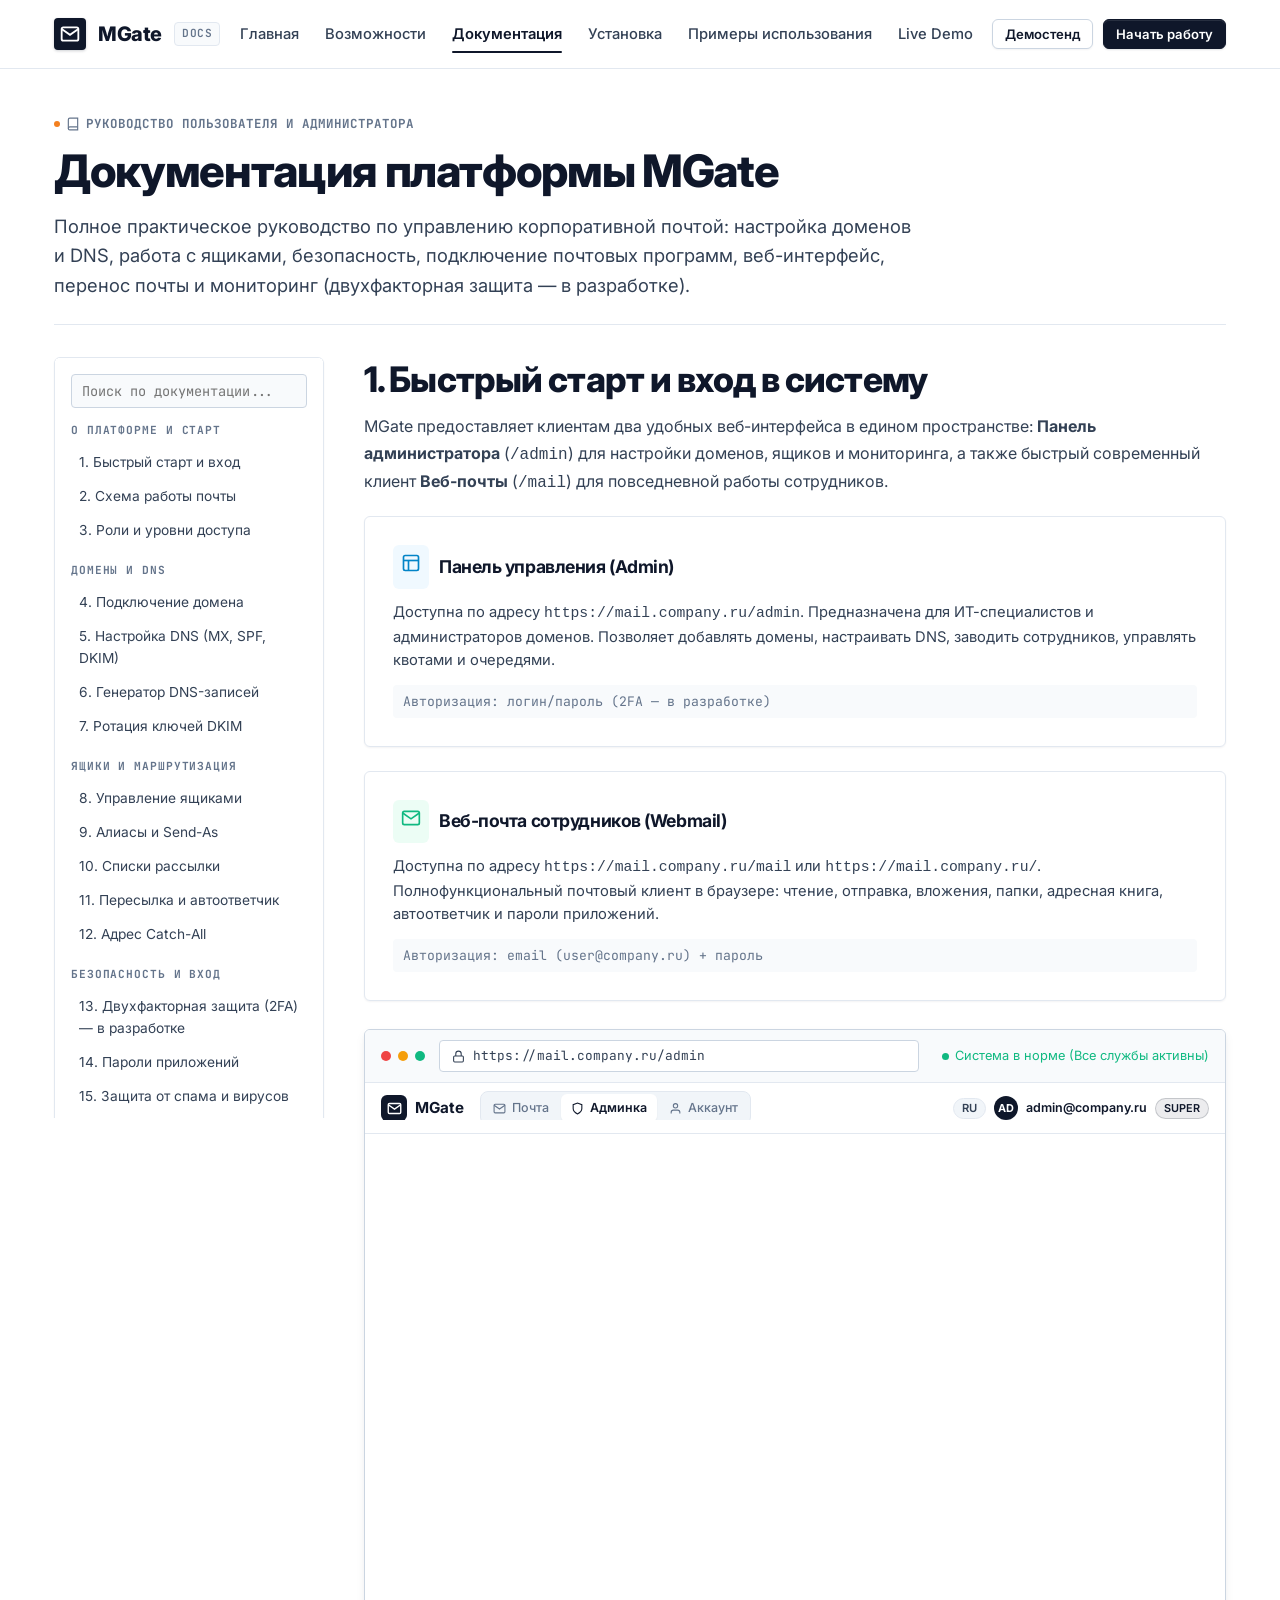
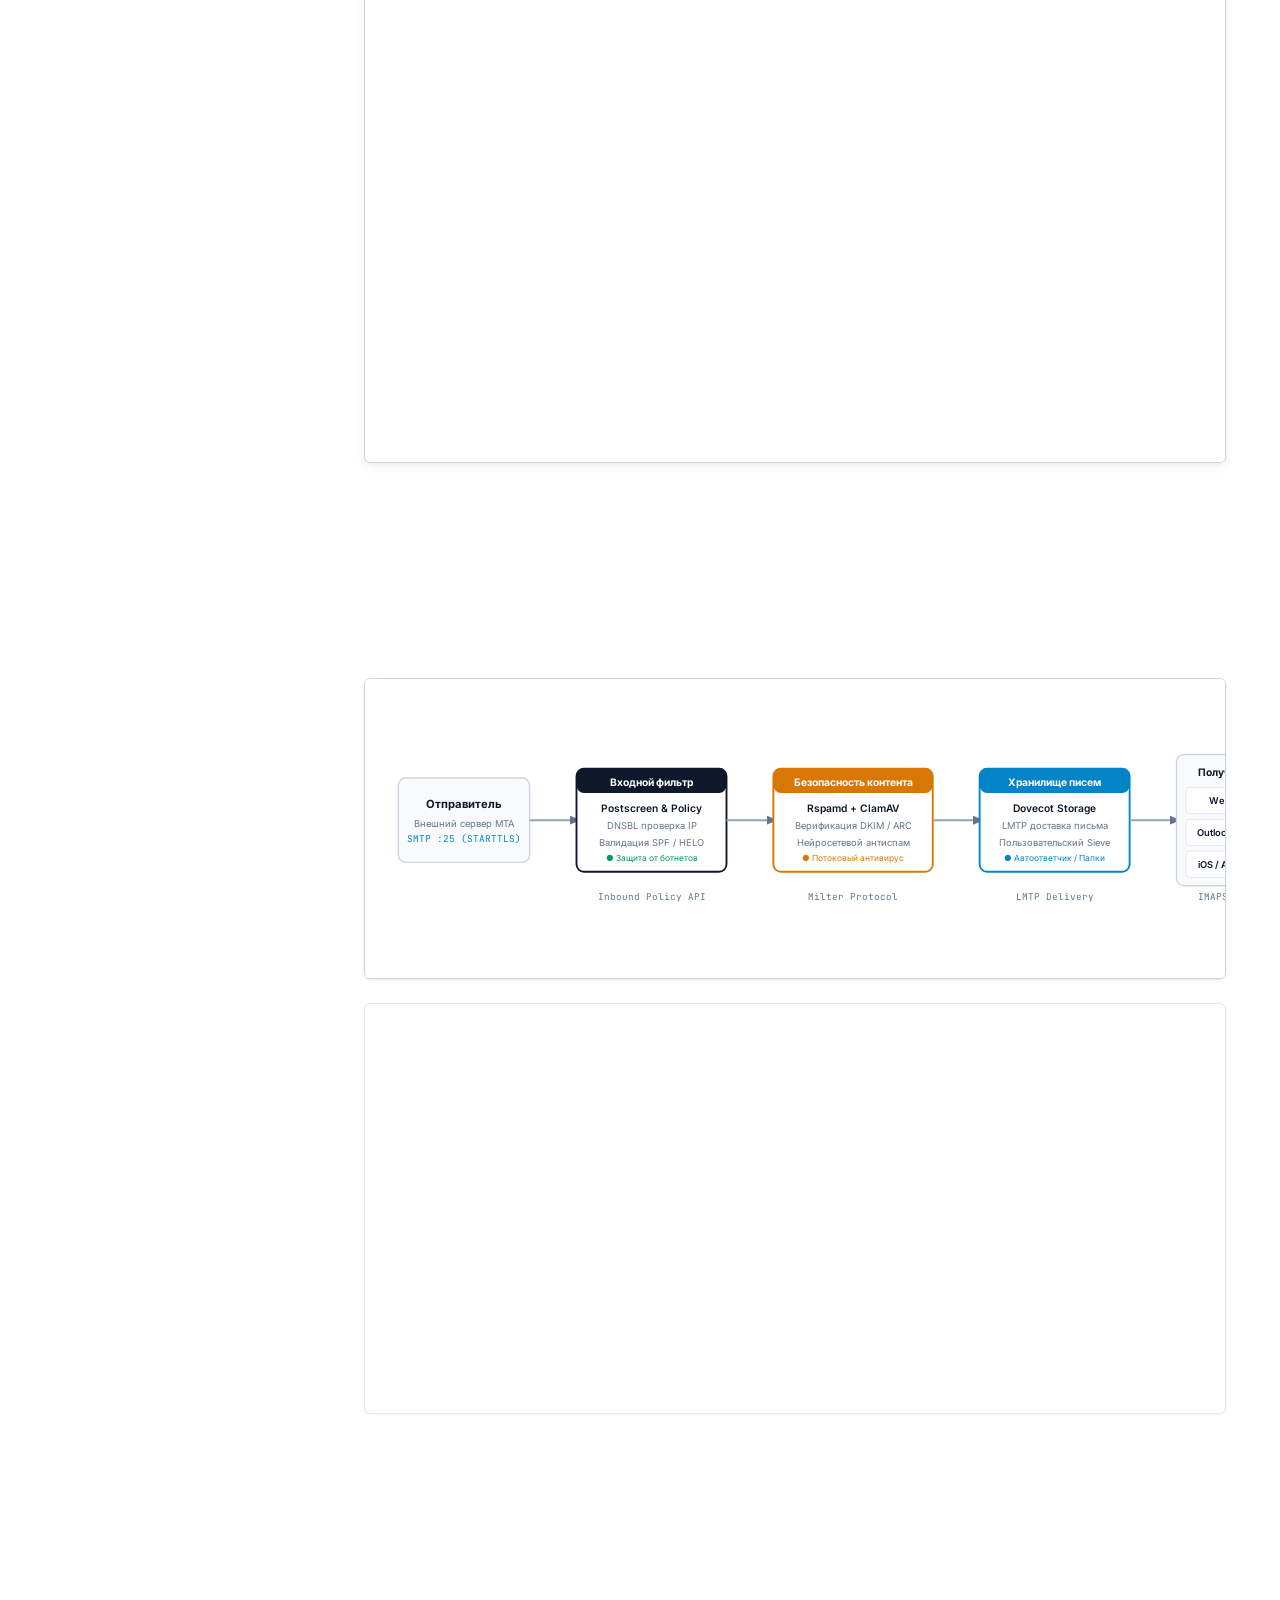
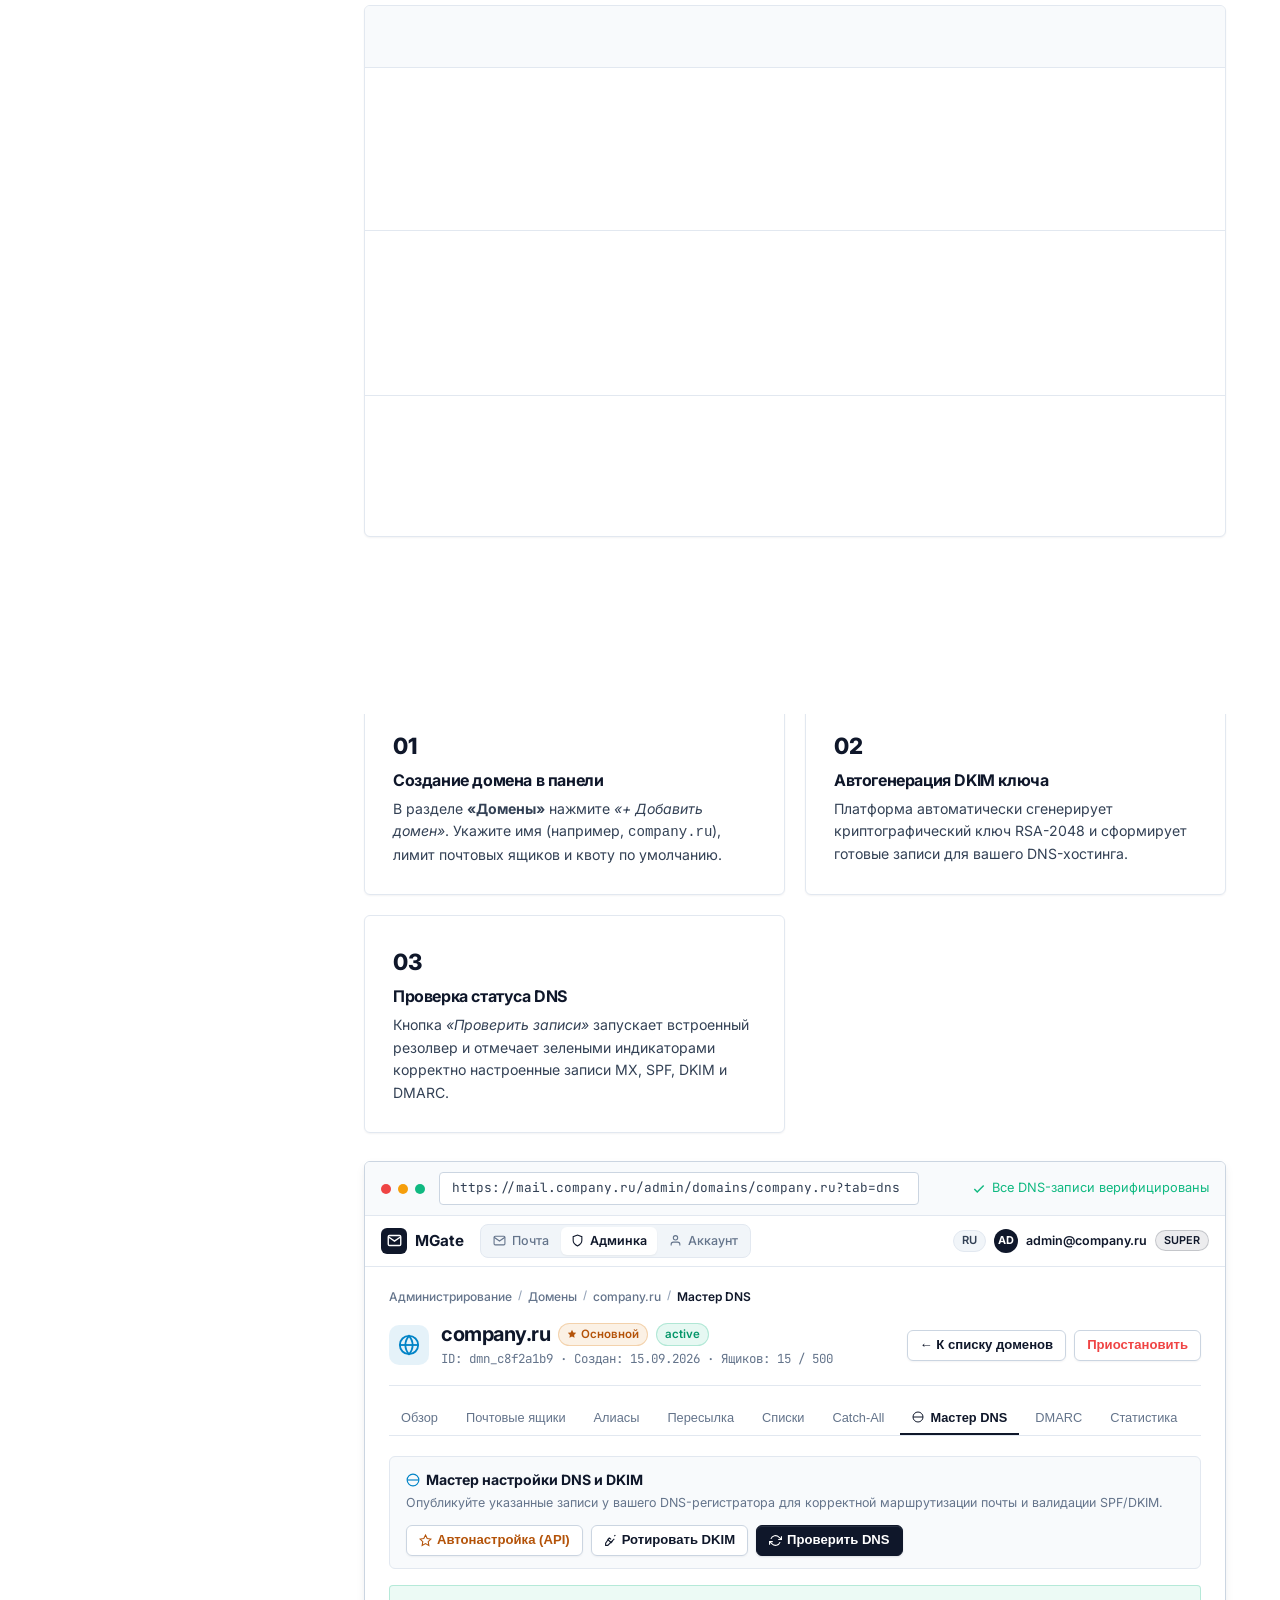
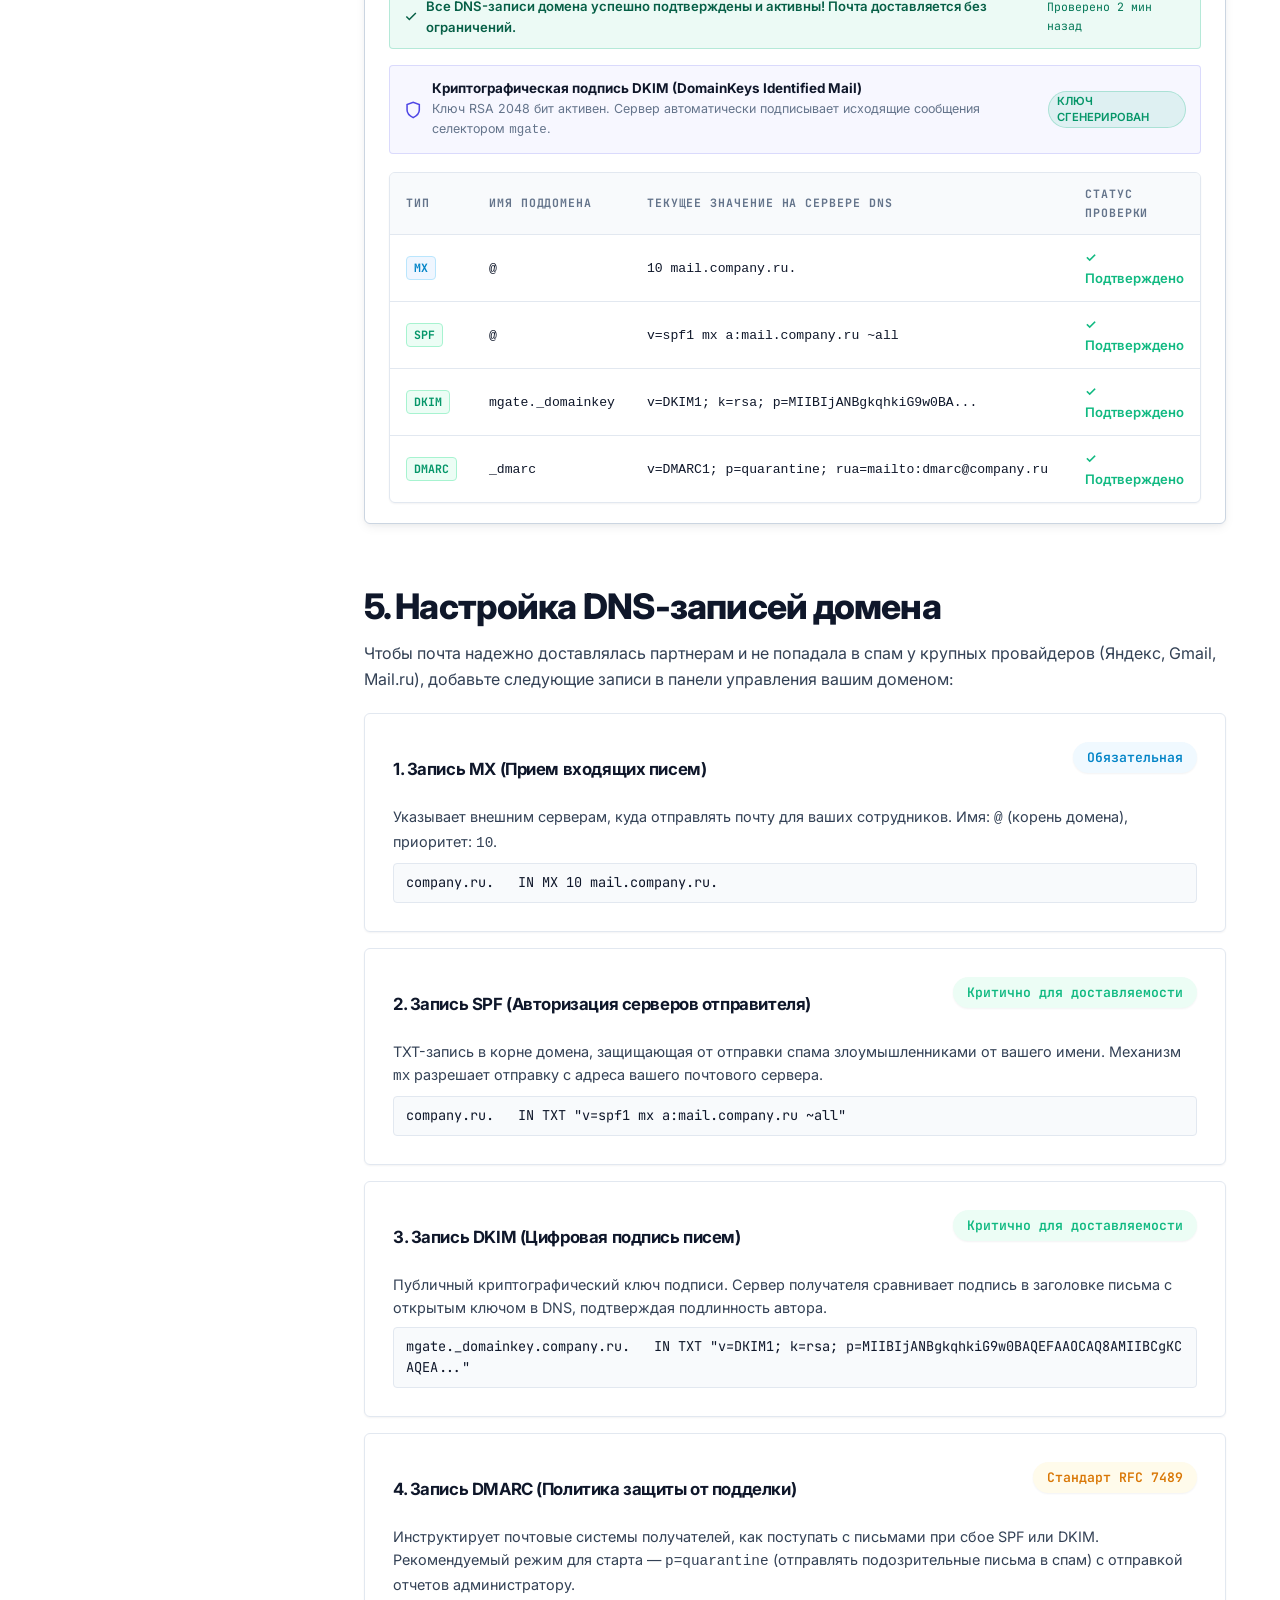
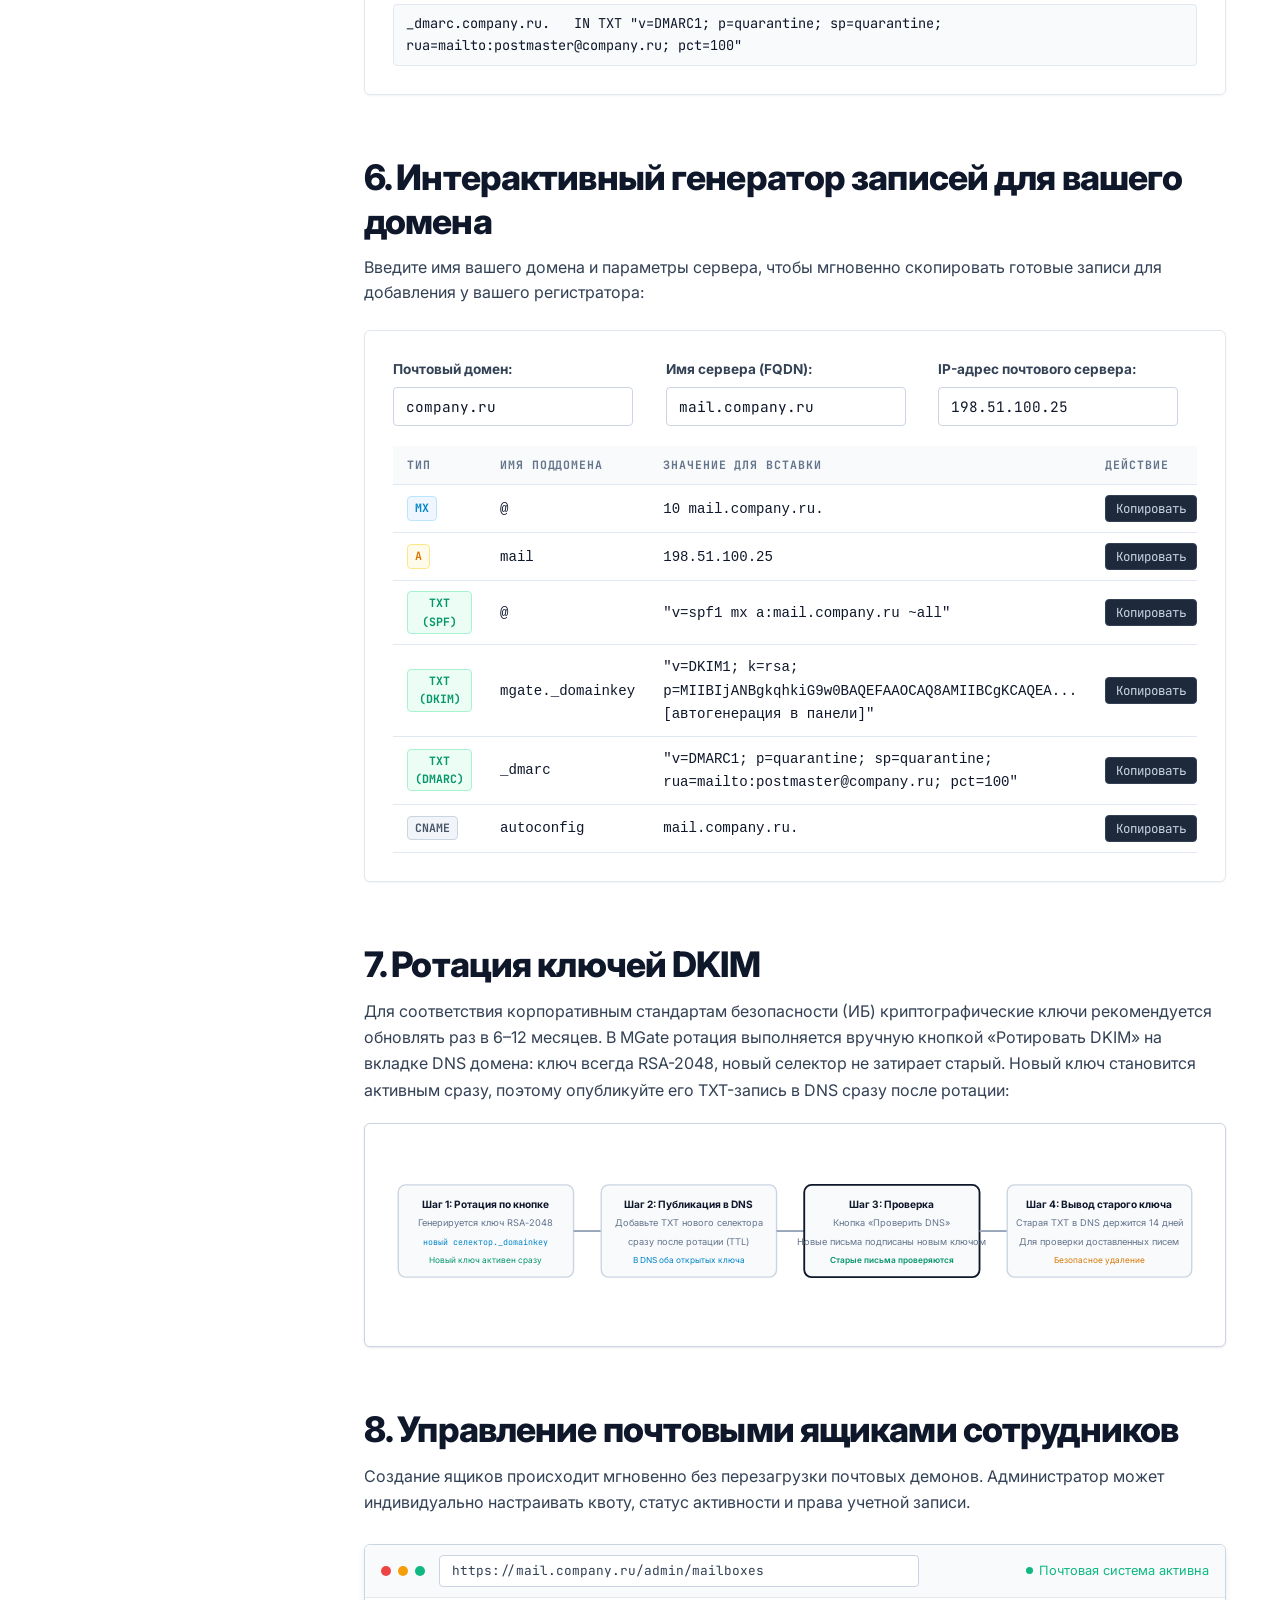
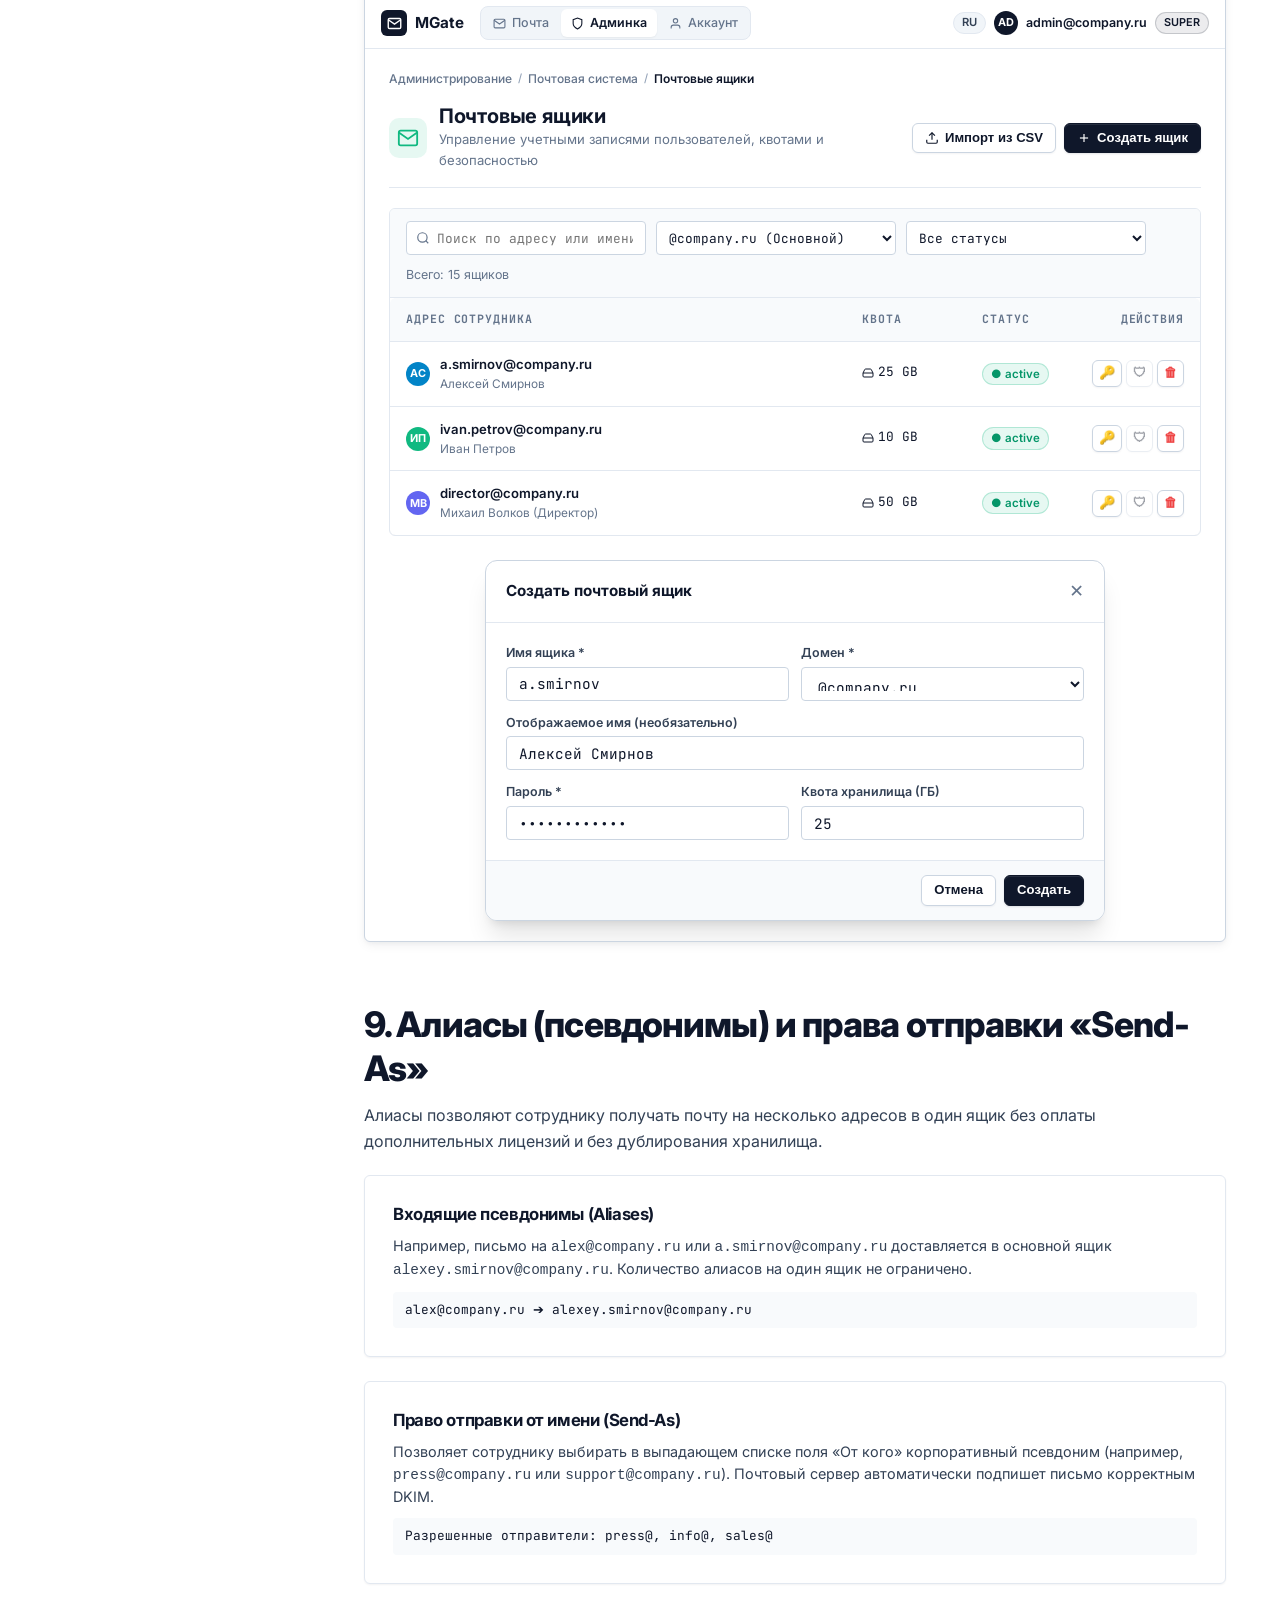
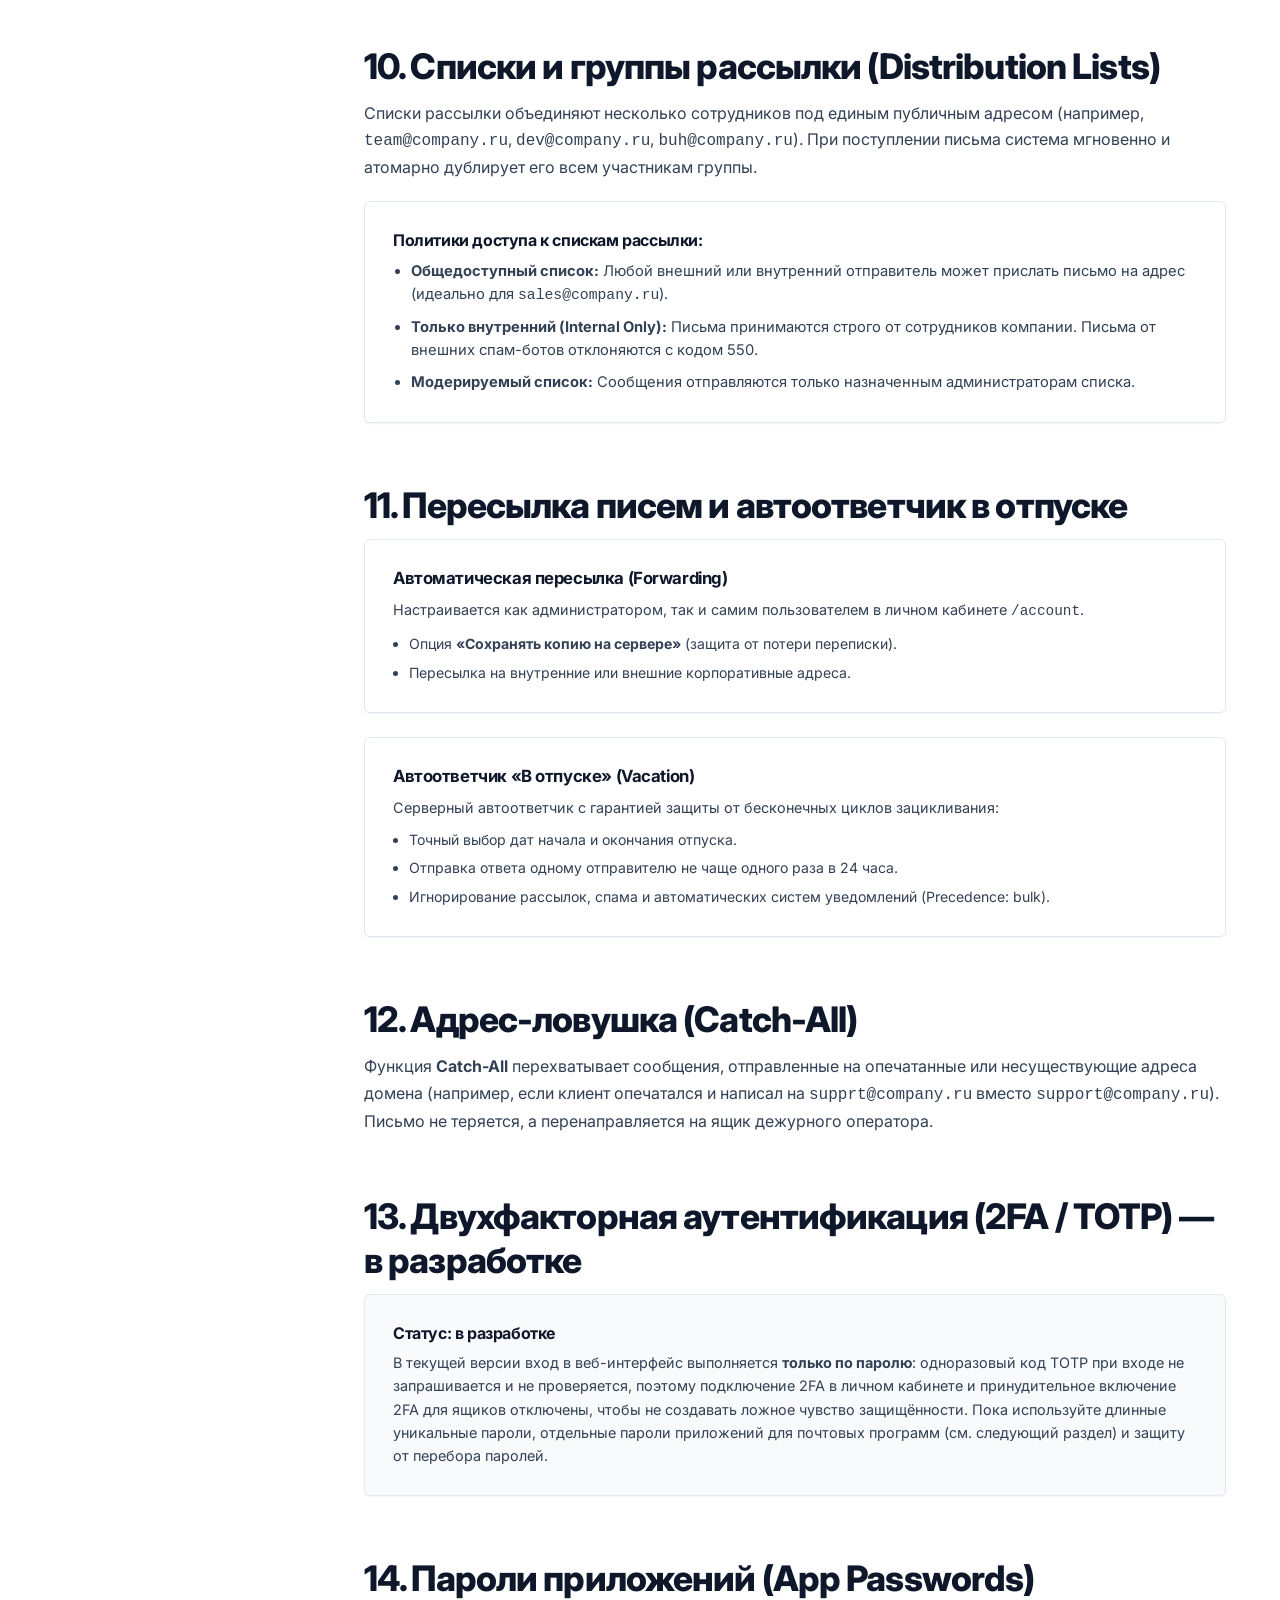
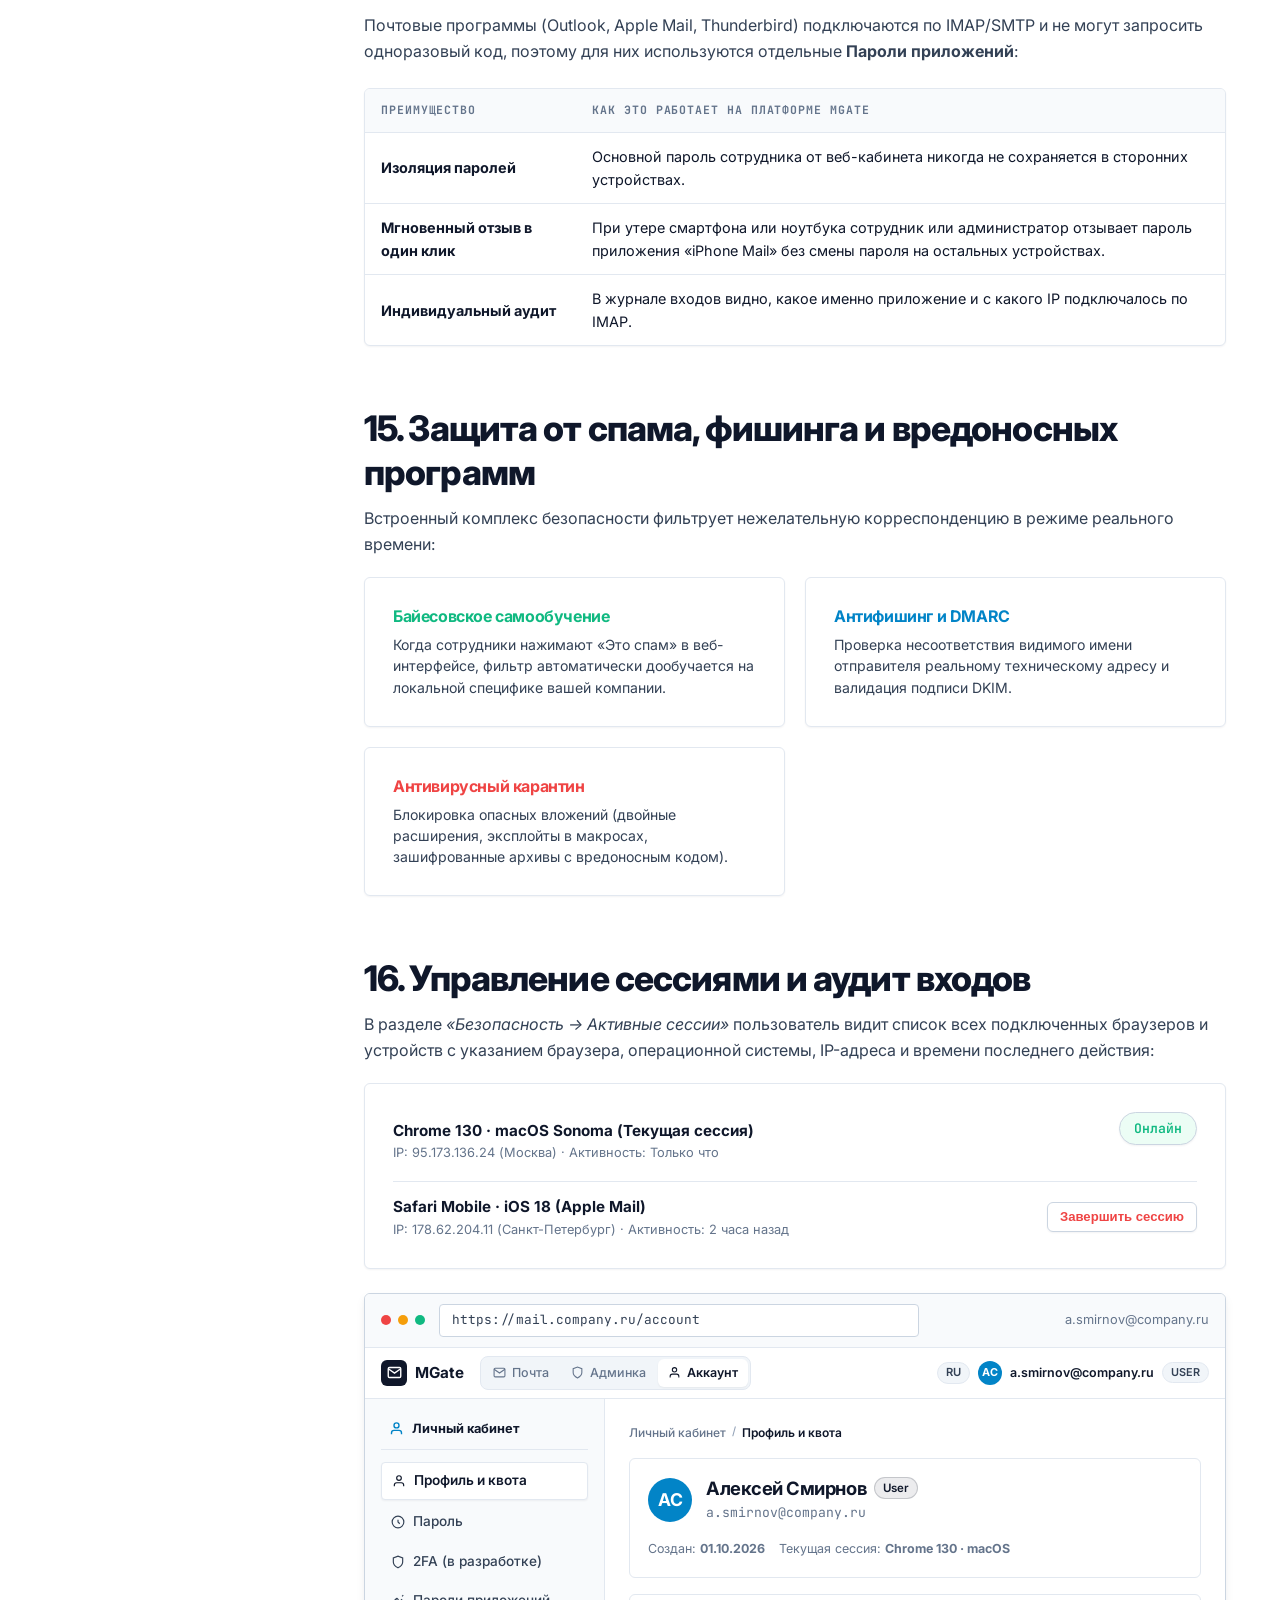
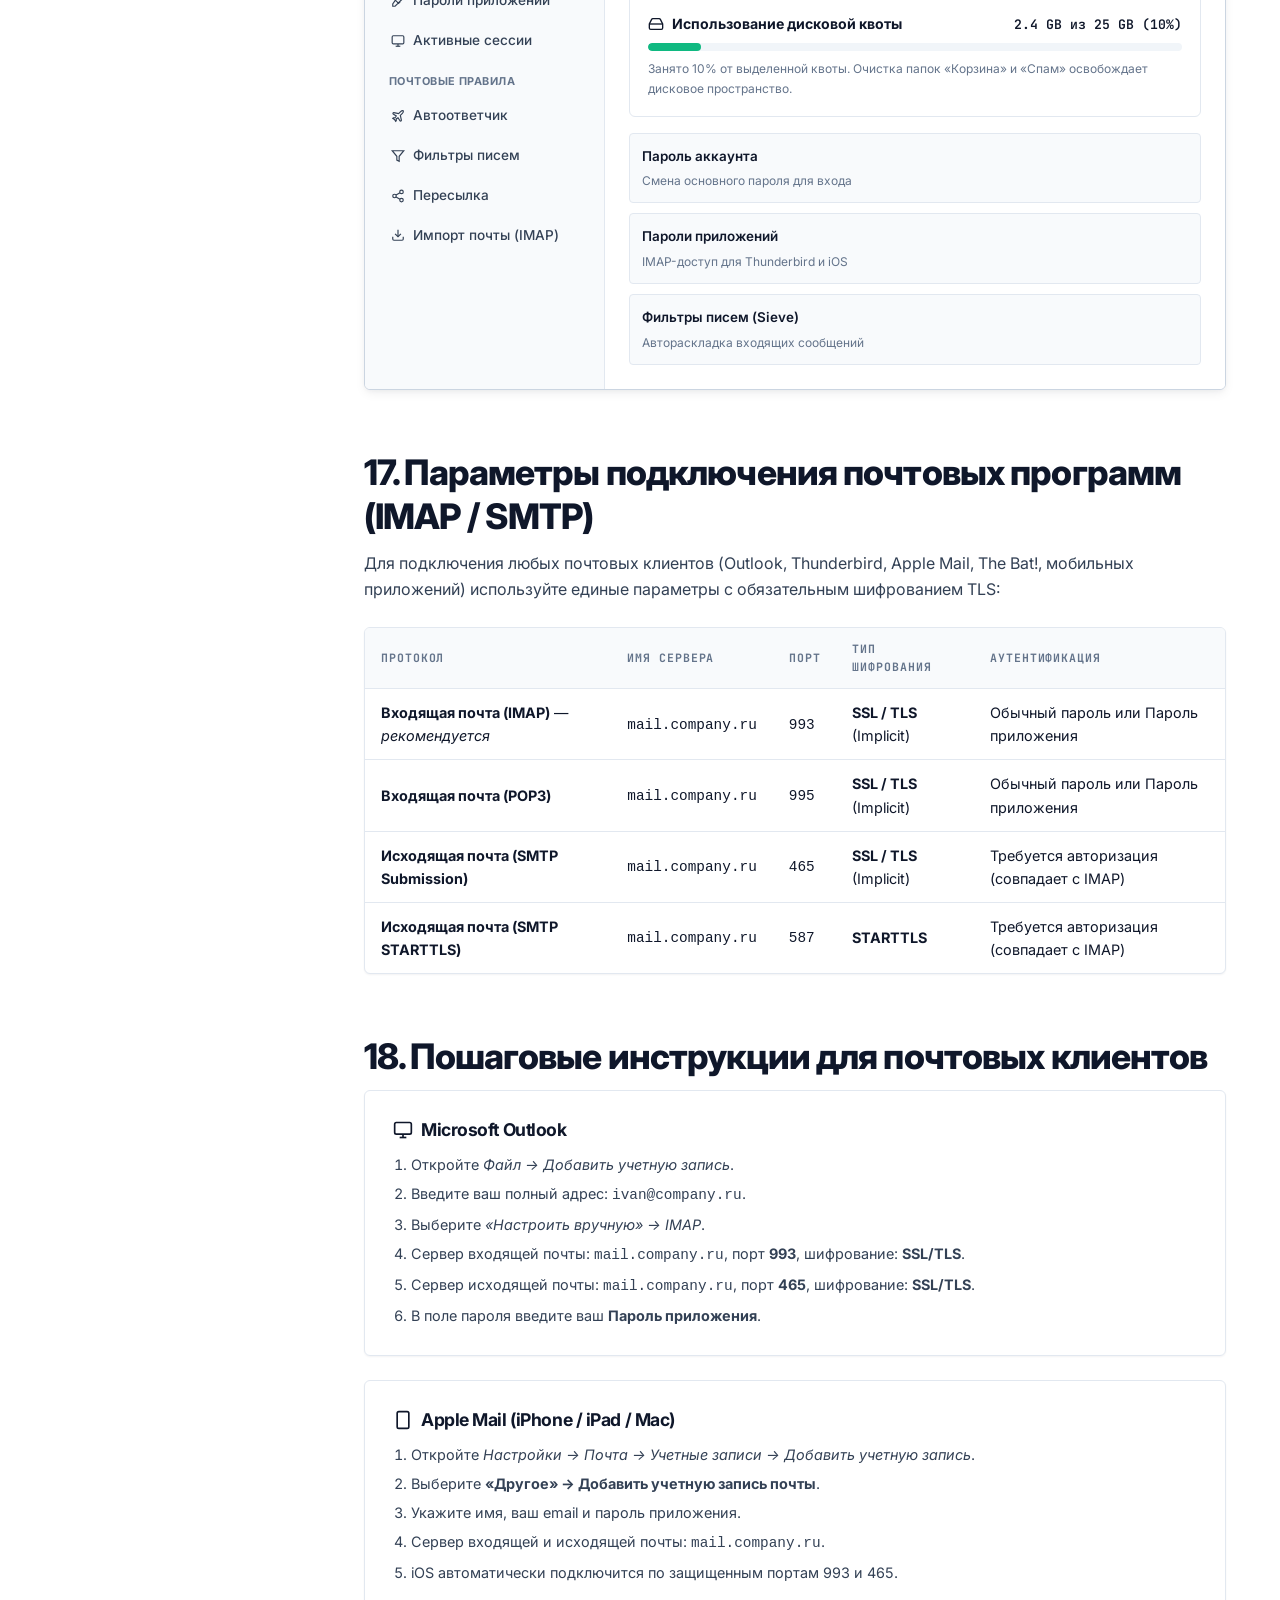
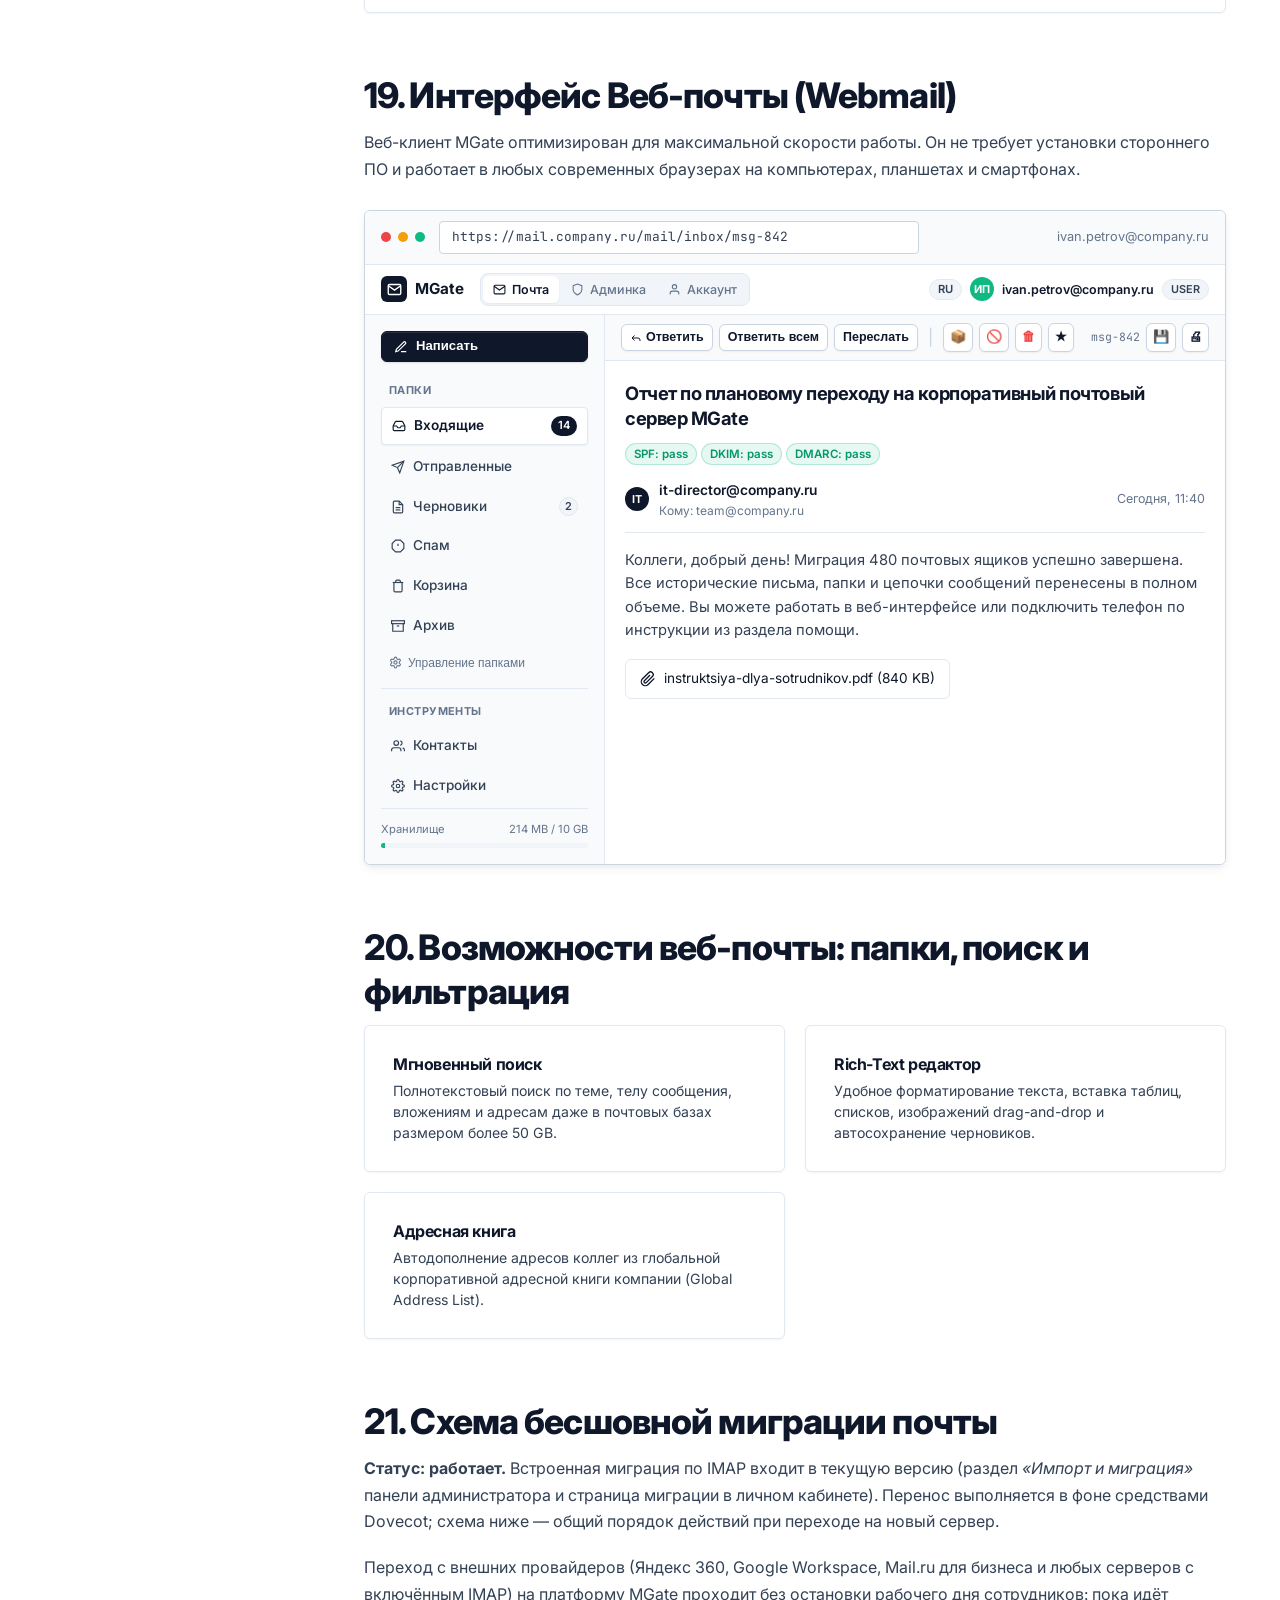
==== commit 75aeb9fd: "Update production landing and public demo access" ====
--- a/docs/index.html
+++ b/docs/index.html
@@ -3,11 +3,12 @@
 <head>
   <meta charset="UTF-8">
   <meta name="viewport" content="width=device-width, initial-scale=1.0">
+  <link rel="canonical" href="https://mgate.pro/docs/">
   <title>Руководство пользователя и администратора — MGate Platform</title>
   <link rel="preconnect" href="https://fonts.googleapis.com">
   <link rel="preconnect" href="https://fonts.gstatic.com" crossorigin>
   <link href="https://fonts.googleapis.com/css2?family=Inter:wght@400;500;600;700;800&family=JetBrains+Mono:wght@400;500;600;700&display=swap" rel="stylesheet">
-  <link rel="stylesheet" href="/assets/css/style.css">
+  <link rel="stylesheet" href="/assets/css/style.css?v=20261024-production">
 </head>
 <body>
 
@@ -37,7 +38,7 @@
       </nav>
 
       <div class="nav-actions">
-        <a href="/live-demo/" class="btn btn-secondary btn-sm">Демо стенды</a>
+        <a href="/live-demo/" class="btn btn-secondary btn-sm">Демостенд</a>
         <a href="/install/" class="btn btn-primary btn-sm">Начать работу</a>
 
         <button class="mobile-toggle" id="mobileMenuToggle" aria-label="Открыть меню">
@@ -2876,6 +2877,7 @@
             <li><a href="#mailboxes-mgmt">Управление ящиками</a></li>
             <li><a href="#client-settings">Почтовые программы</a></li>
             <li><a href="#migration-scheme">Миграция почты</a></li>
+            <li><a href="https://panel.mgate.pro" target="_blank" rel="noopener">Портал MGate</a></li>
             <li><a href="https://github.com/mgate-server/mgate" target="_blank" rel="noopener">GitHub-репозиторий</a></li>
             <li><a href="https://github.com/mgate-server/mgate/releases" target="_blank" rel="noopener">Релизы</a></li>
             <li><a href="https://github.com/orgs/mgate-server/packages" target="_blank" rel="noopener">Образы (ghcr.io/mgate-server)</a></li>
@@ -2890,6 +2892,6 @@
     </div>
   </footer>
 
-  <script src="/assets/js/app.js"></script>
+  <script src="/assets/js/app.js?v=20261024-production"></script>
 </body>
 </html>
--- a/assets/css/style.css
+++ b/assets/css/style.css
@@ -528,6 +528,14 @@
   overflow-x: auto;
 }
 
+.terminal-body .tab-pane {
+  display: none;
+}
+
+.terminal-body .tab-pane.active {
+  display: block;
+}
+
 .terminal-body code {
   color: #38bdf8;
 }
@@ -554,6 +562,11 @@
 .copy-btn:hover {
   background: #334155;
   color: #ffffff;
+}
+
+.copy-btn.copied {
+  color: #059669;
+  border-color: rgba(5, 150, 105, 0.4);
 }
 
 /* ==========================================================================
@@ -1910,3 +1923,23 @@
   flex-direction: column;
   gap: 8px;
 }
+
+/* Keep shared demo credentials and navigation usable on narrow screens. */
+.demo-card {
+  min-width: 0;
+}
+
+.demo-badge-wrap {
+  flex-wrap: wrap;
+  gap: 8px;
+}
+
+@media (max-width: 768px) {
+  .brand-badge { display: none; }
+  .nav-container, .nav-actions { gap: 8px; }
+  .nav-actions > .btn-secondary { display: none; }
+  .demo-card { padding: 20px; }
+  .cred-row { flex-direction: column; align-items: flex-start; }
+  .cred-value-wrap { flex-wrap: wrap; }
+  .demo-card-actions .btn { white-space: normal; text-align: center; }
+}
